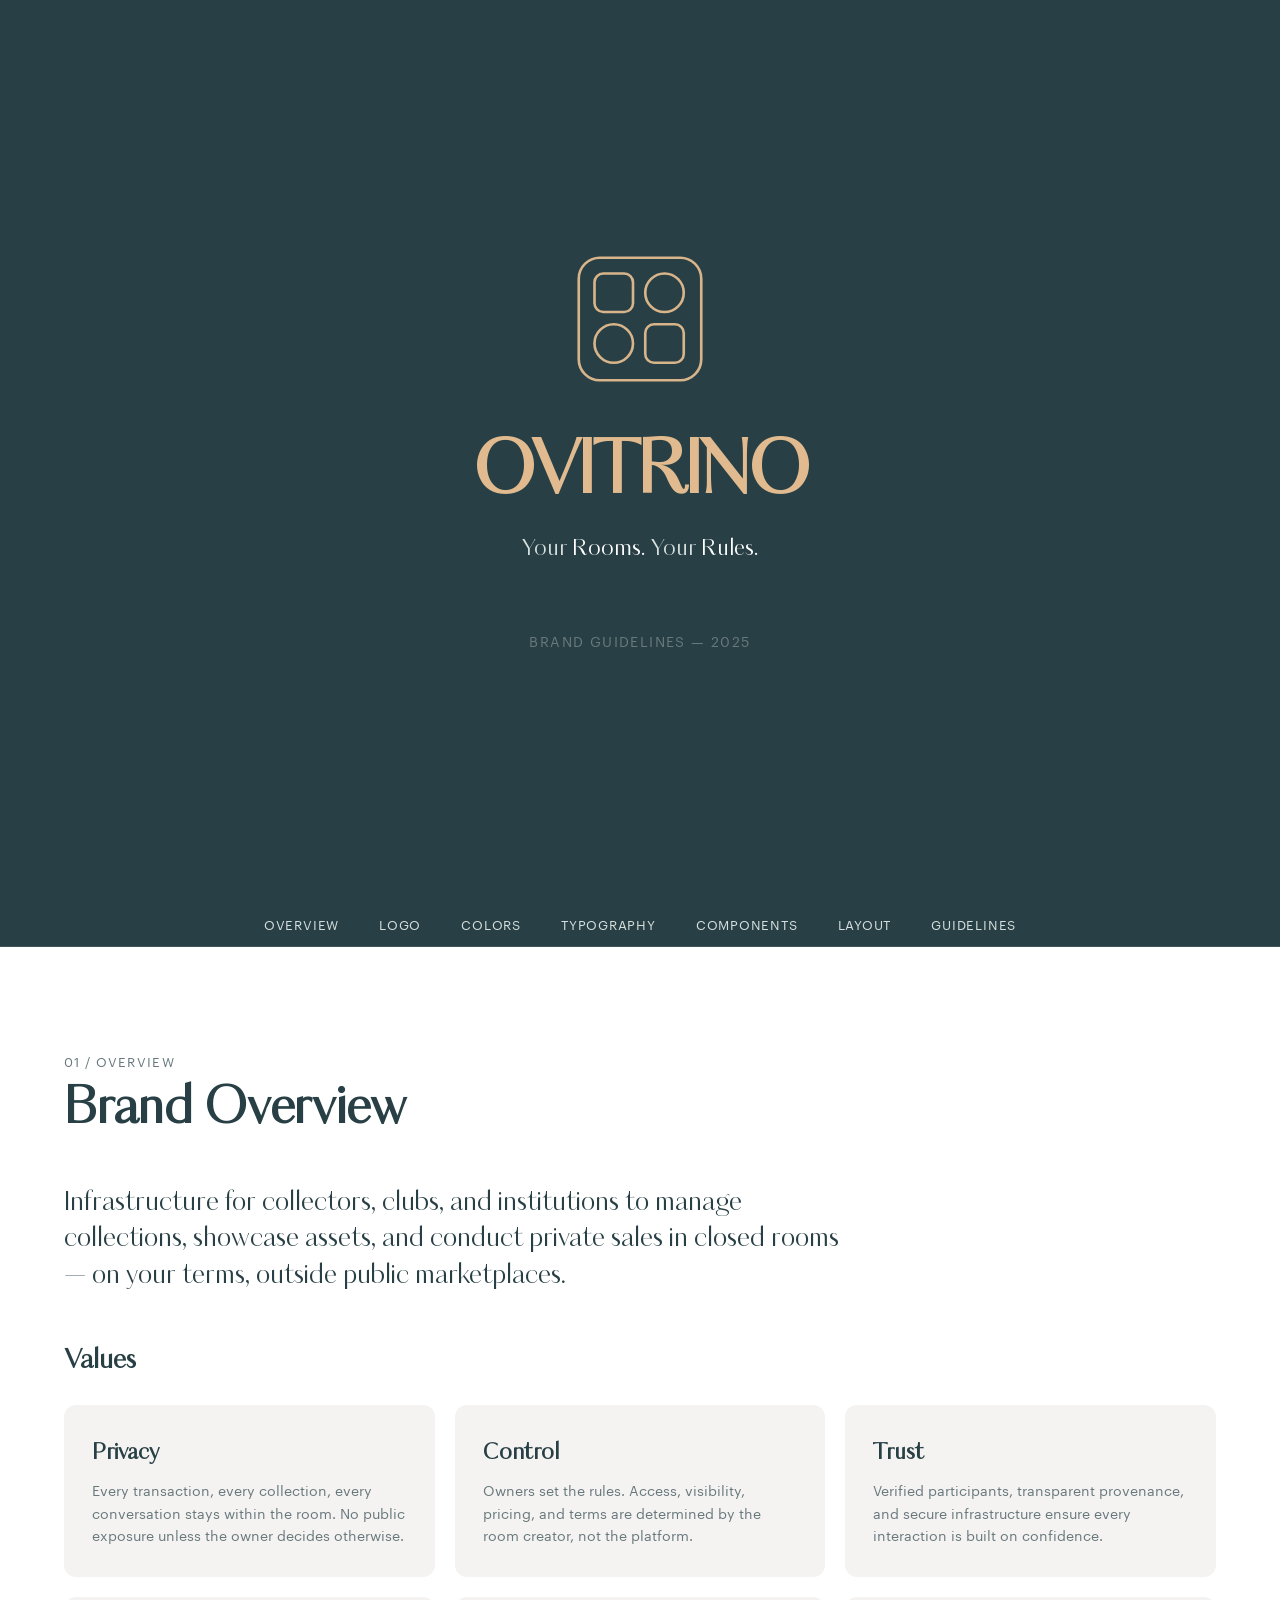
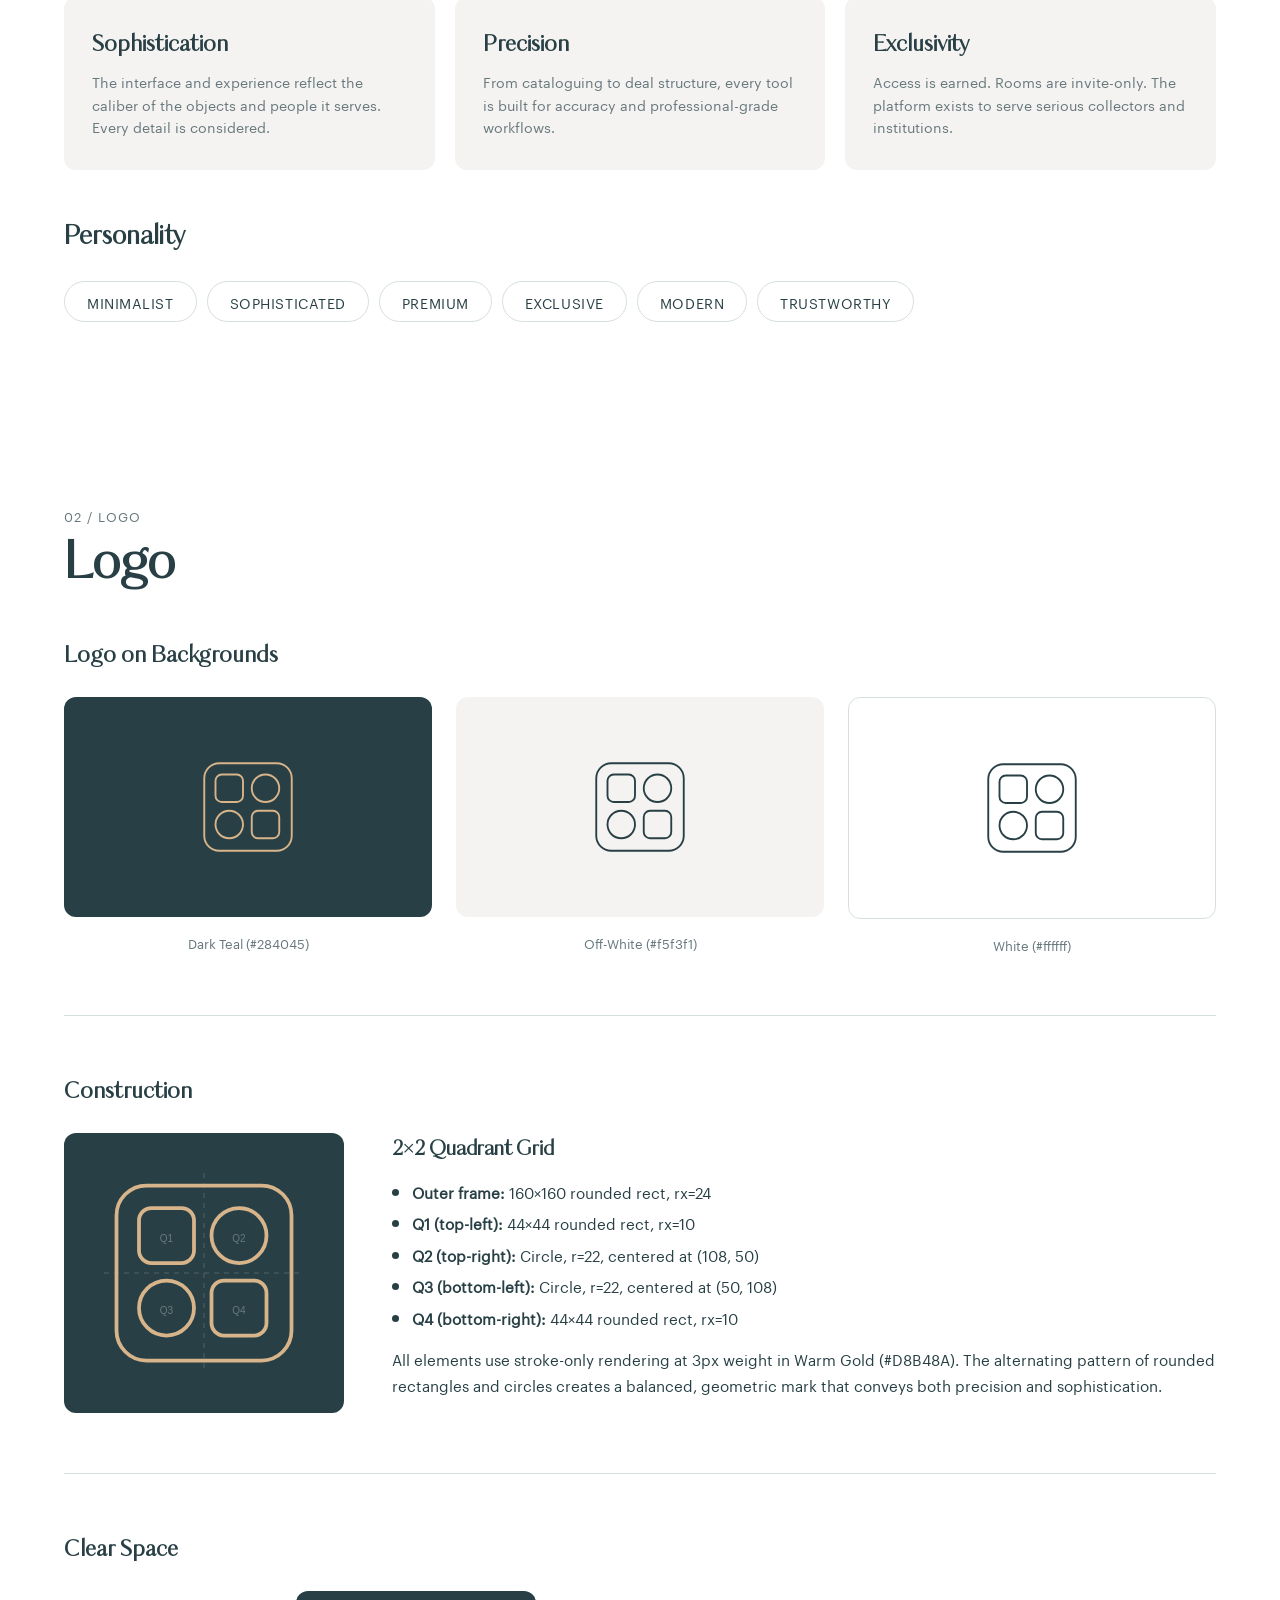
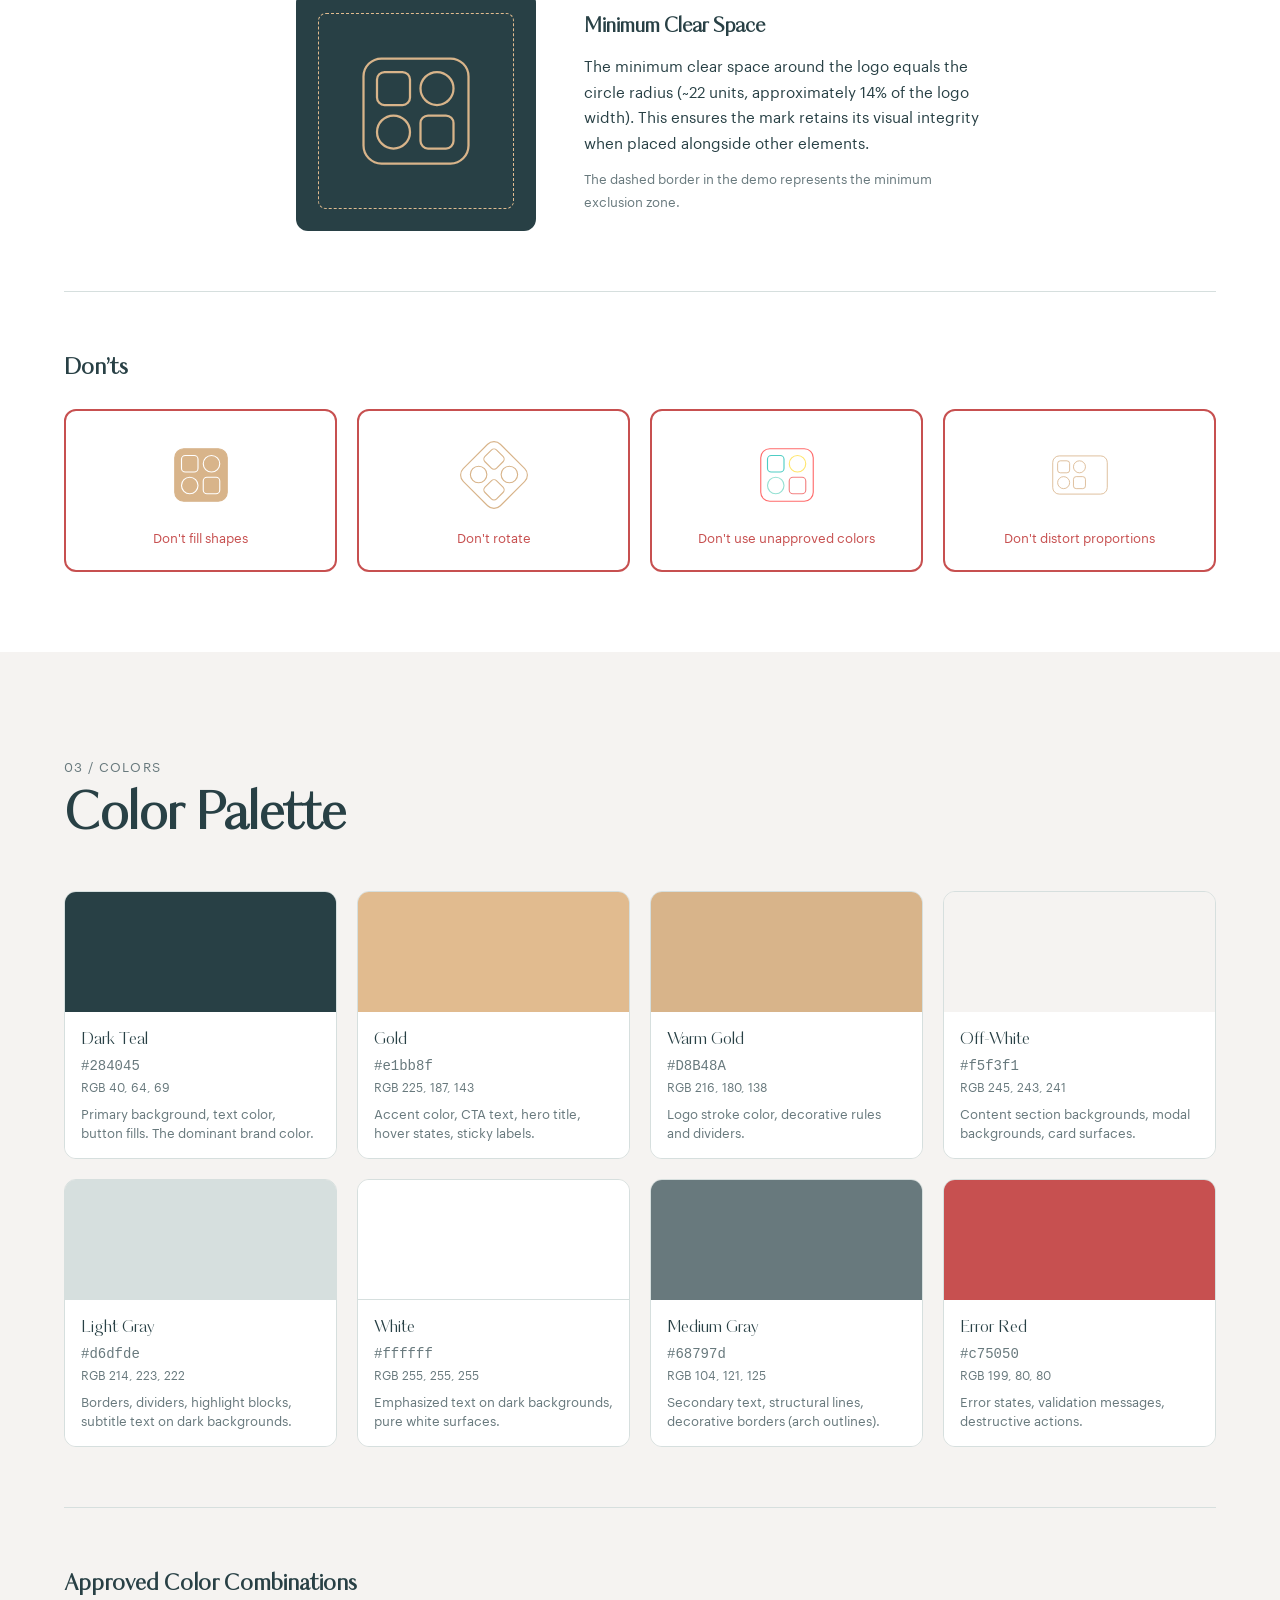
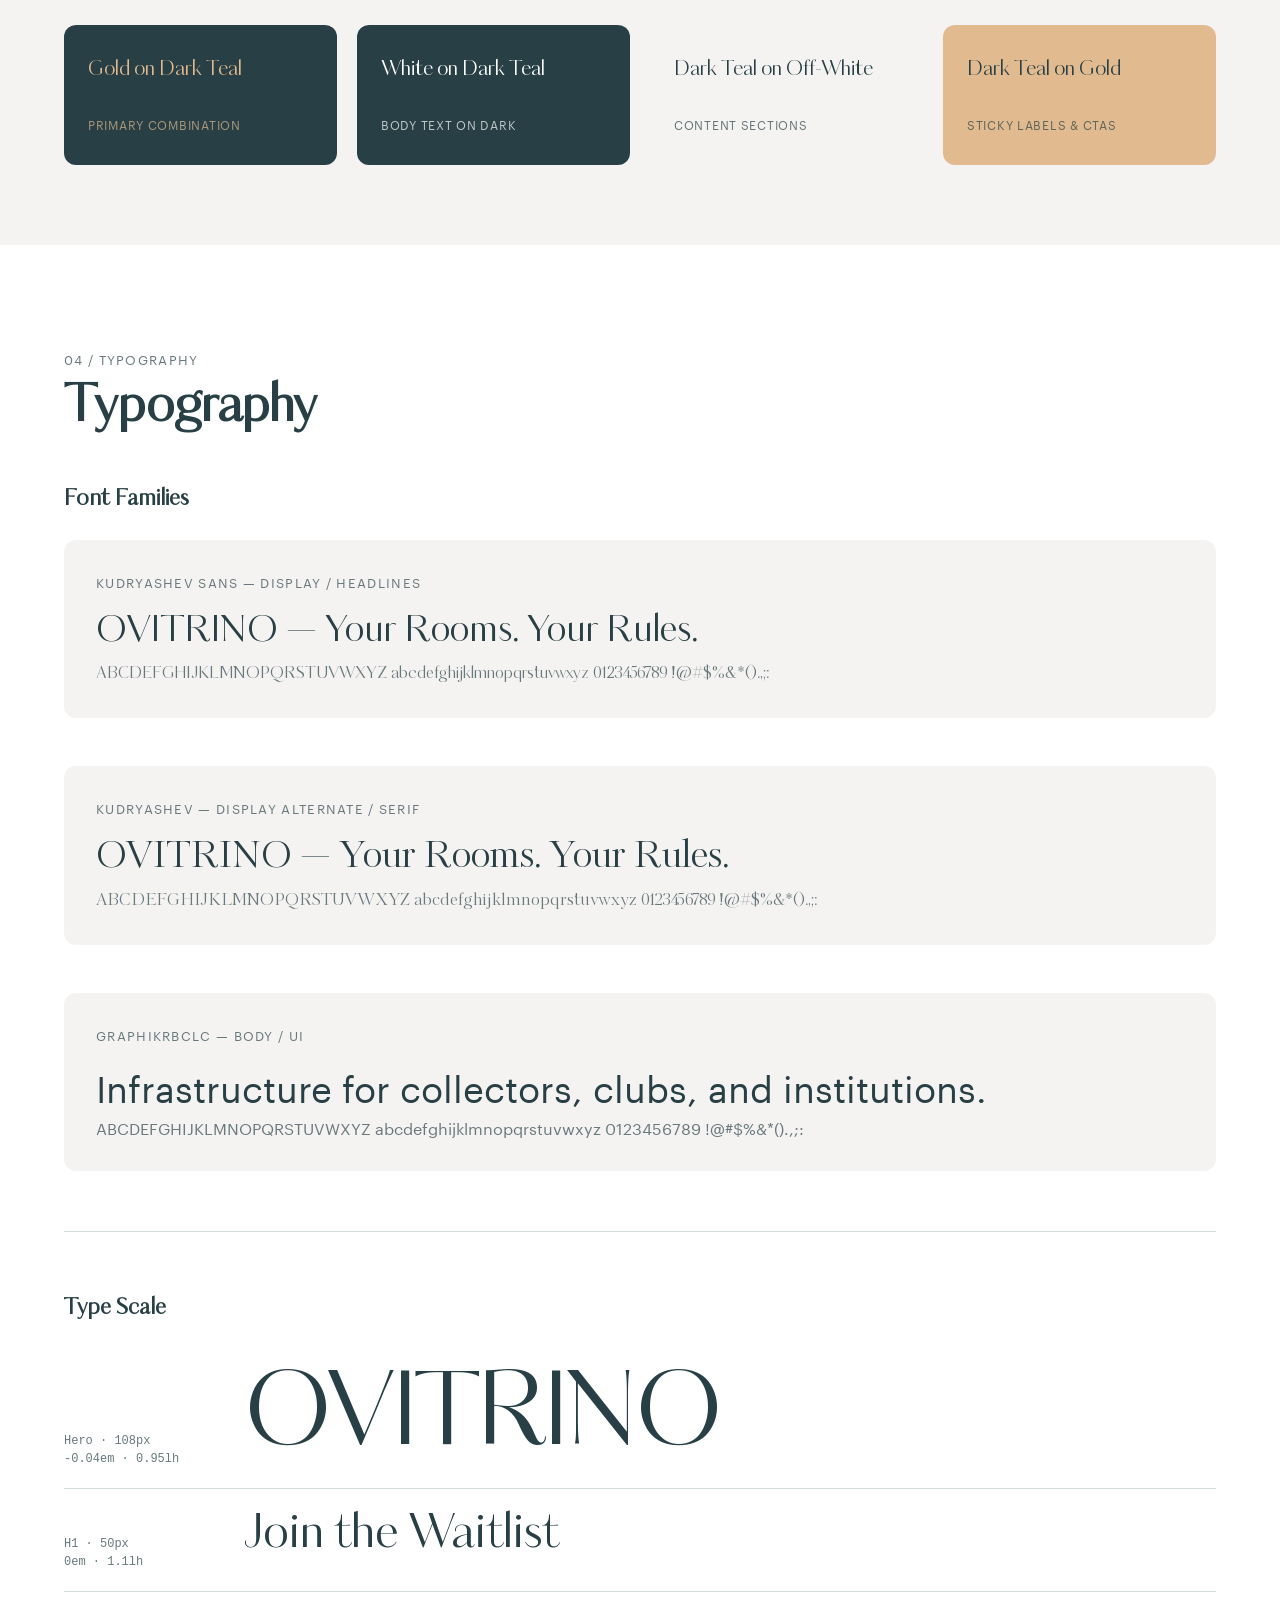
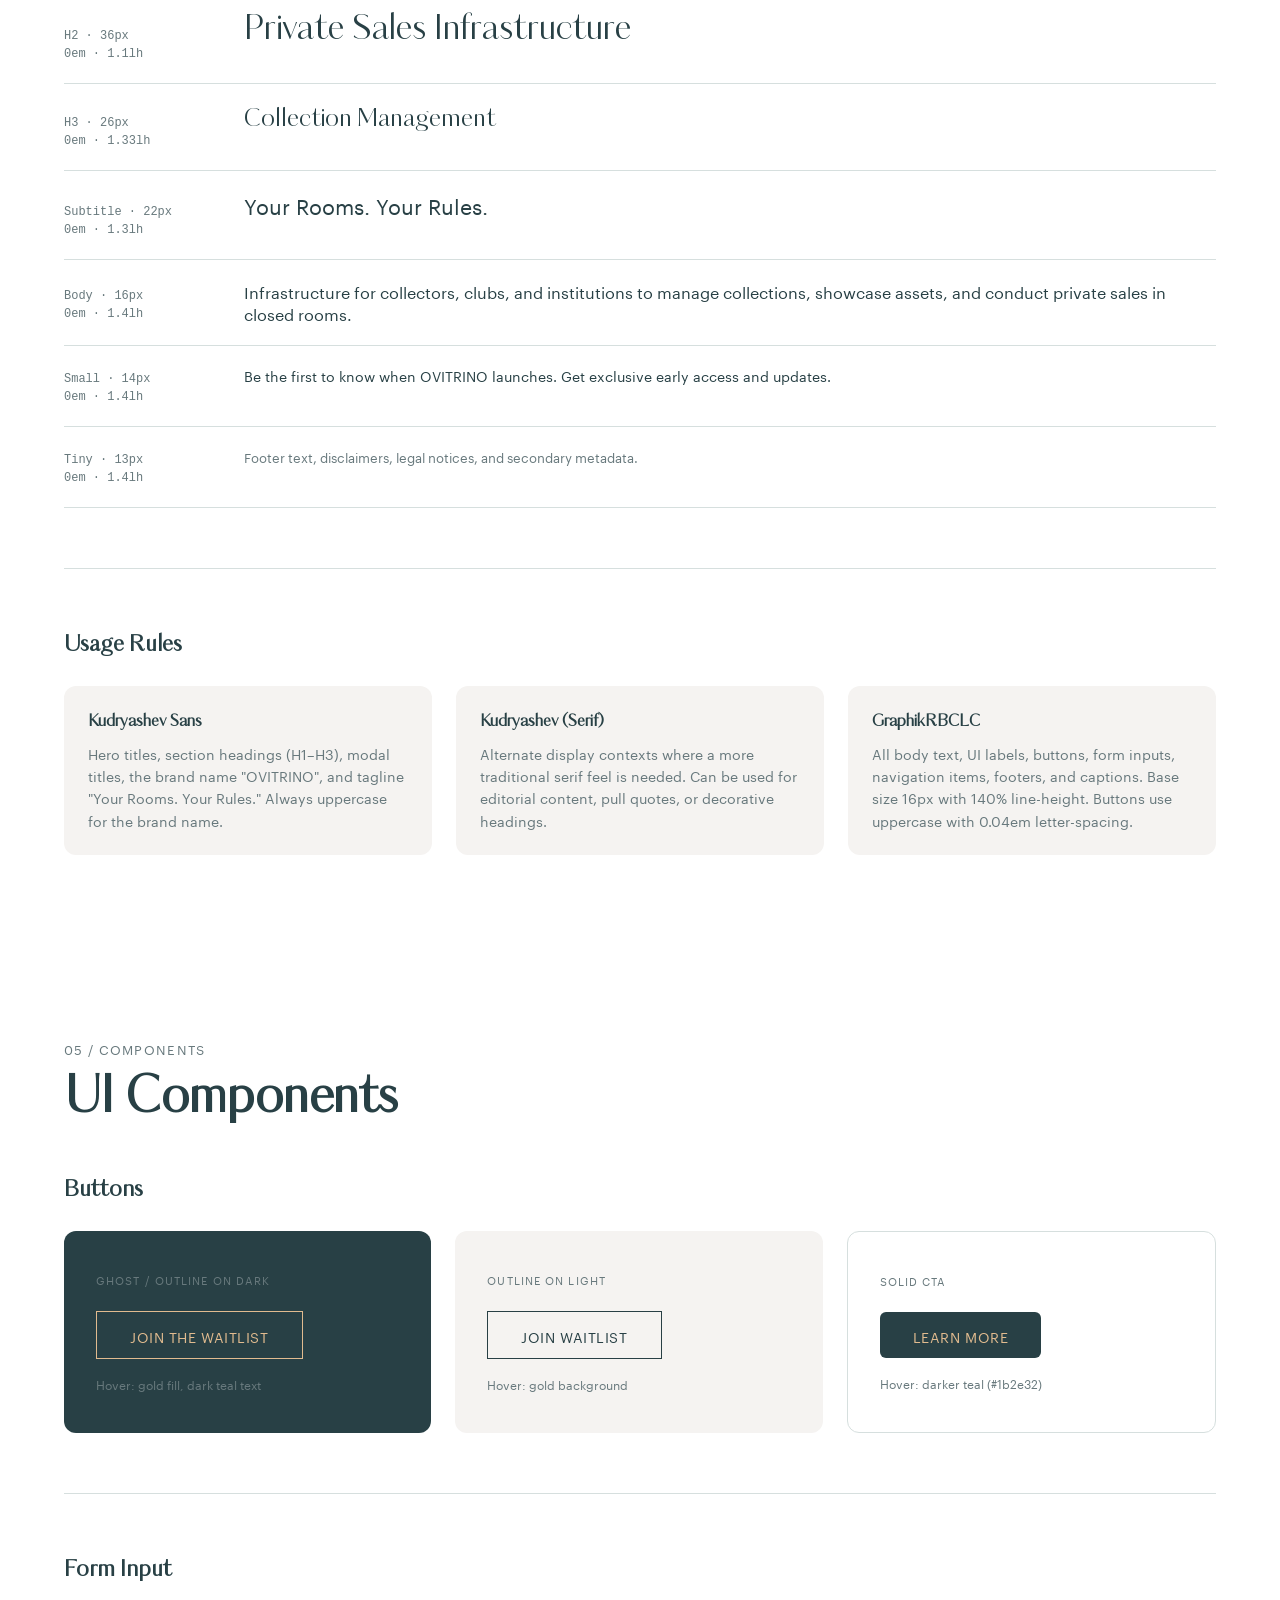
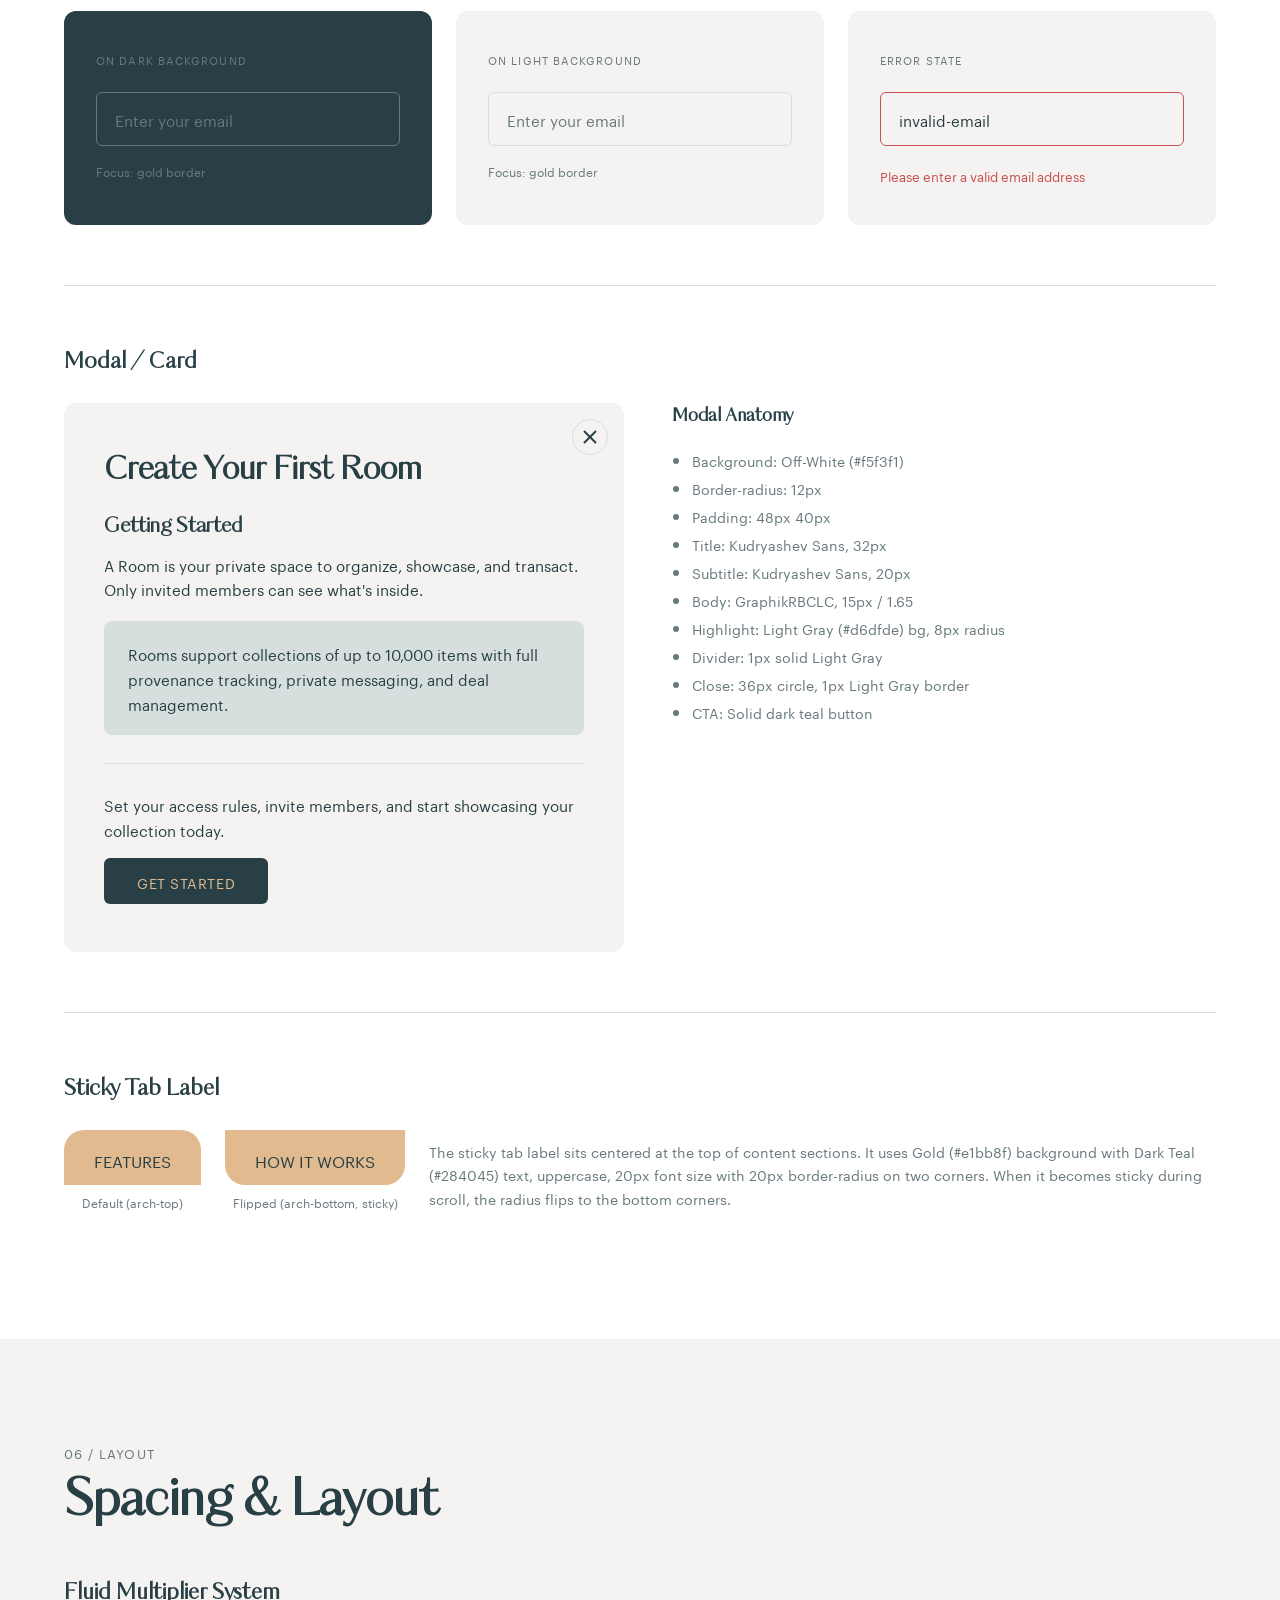
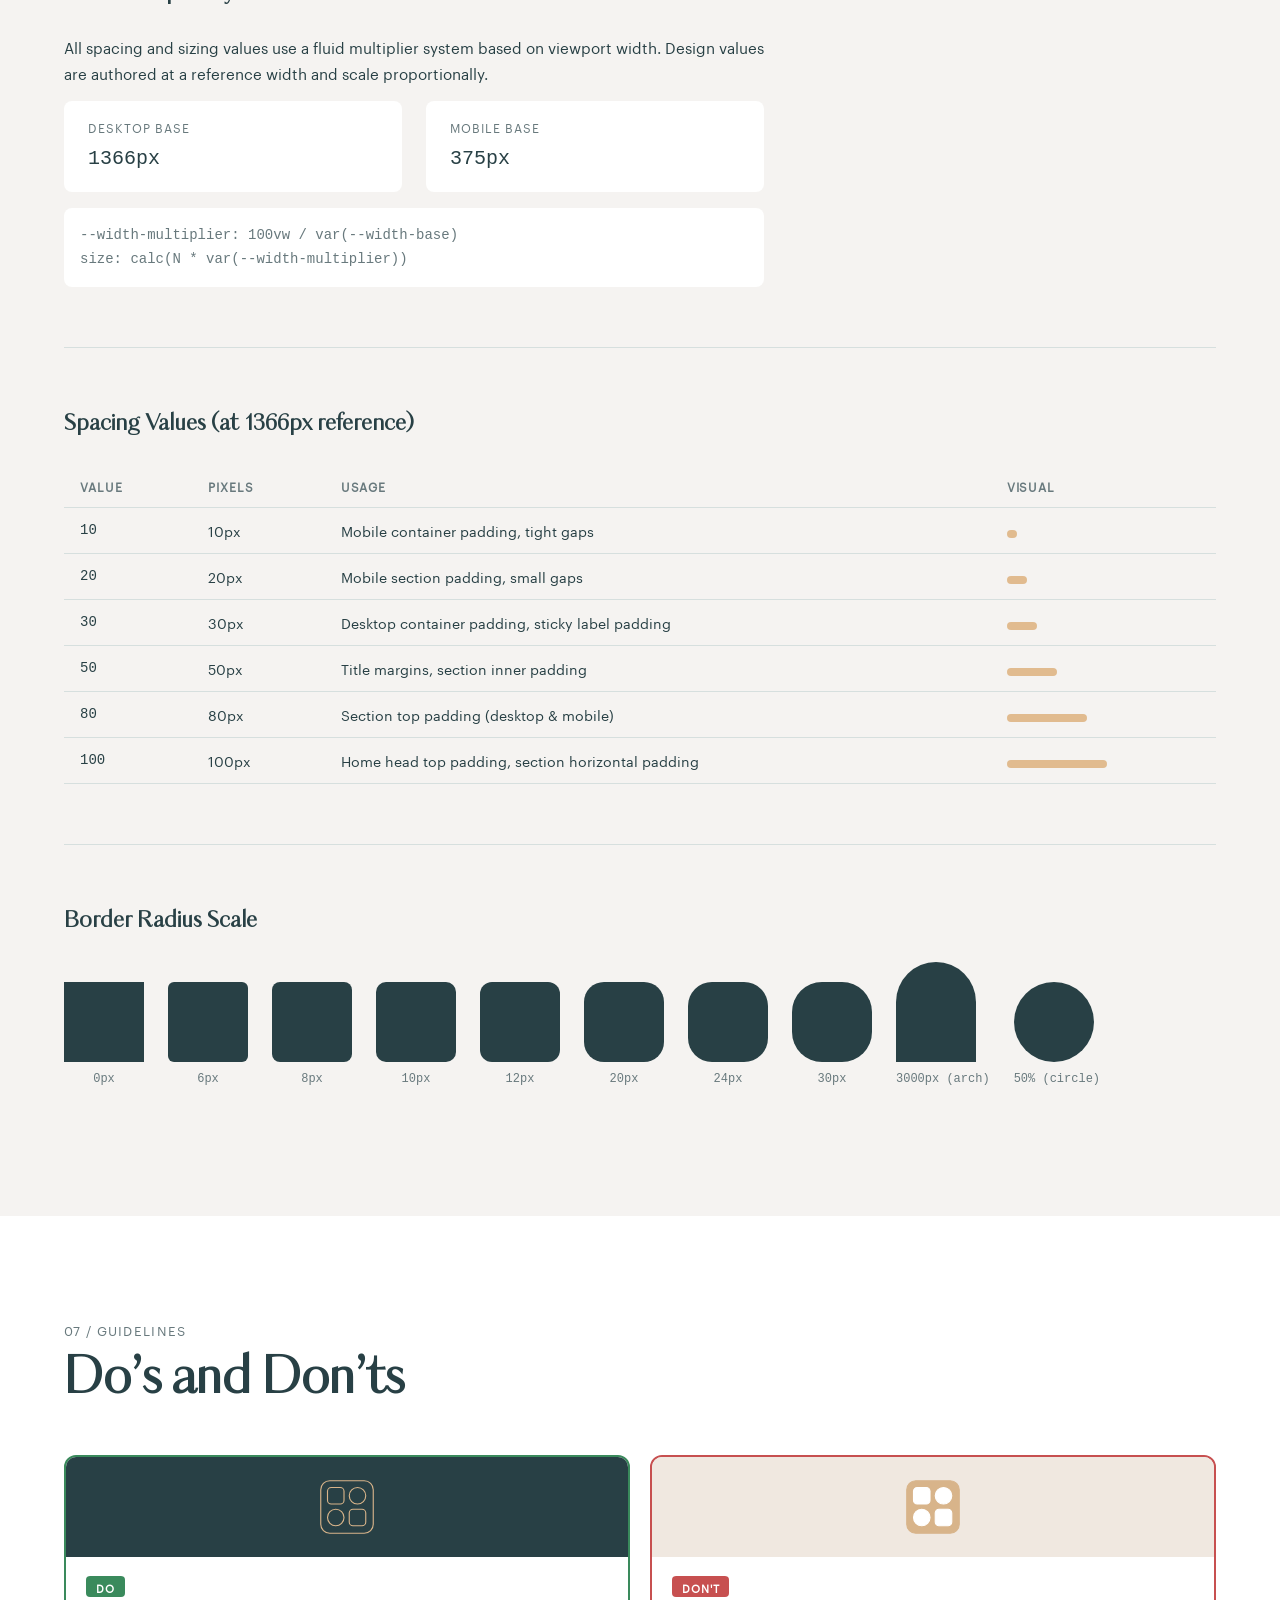
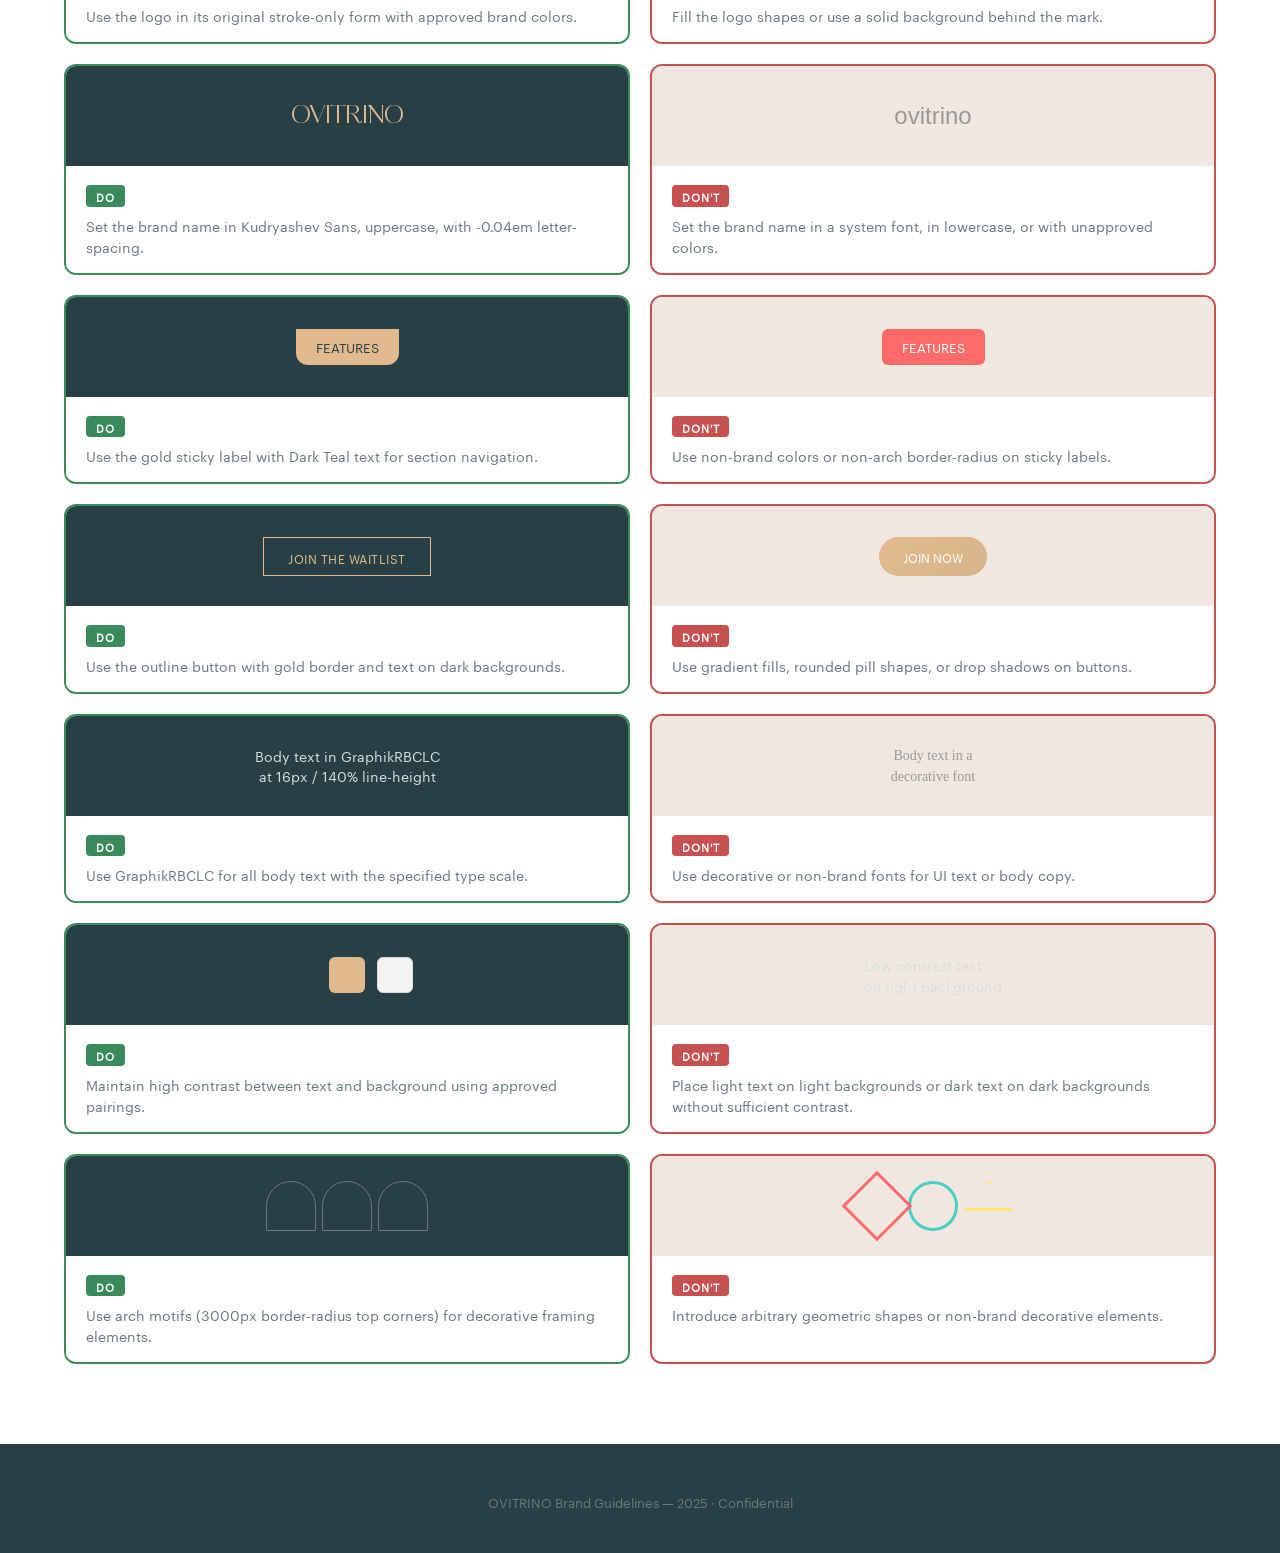
==== brandbook.html @ 27c2f62c "brand" ====
<!DOCTYPE html>
<html lang="en">
<head>
<meta charset="utf-8">
<meta name="viewport" content="width=device-width, initial-scale=1">
<title>OVITRINO — Brand Guidelines</title>
<style>
/* ============================================================
   @font-face
   ============================================================ */
@font-face {
	src: url(fonts/GraphikRBCLC-Regular..woff2) format("woff2"),
	     url(fonts/GraphikRBCLC-Regular..woff) format("woff");
	font-family: "GraphikRBCLC";
	font-weight: 400;
	font-style: normal;
	font-display: swap;
}
@font-face {
	src: url(fonts/KudryashevDisplay-Sans..woff2) format("woff2"),
	     url(fonts/KudryashevDisplay-Sans..woff) format("woff");
	font-family: "Kudryashev Sans";
	font-weight: 500;
	font-style: normal;
	font-display: swap;
}
@font-face {
	src: url(fonts/KudryashevHeadline-Sans..woff2) format("woff2"),
	     url(fonts/KudryashevHeadline-Sans..woff) format("woff");
	font-family: "Kudryashev Sans";
	font-weight: 500;
	font-style: normal;
	font-display: swap;
}
@font-face {
	src: url(fonts/KudryashevDisplay..woff2) format("woff2"),
	     url(fonts/KudryashevDisplay..woff) format("woff");
	font-family: "Kudryashev";
	font-weight: 400;
	font-style: normal;
	font-display: swap;
}
@font-face {
	src: url(fonts/KudryashevHeadline..woff2) format("woff2"),
	     url(fonts/KudryashevHeadline..woff) format("woff");
	font-family: "Kudryashev";
	font-weight: 400;
	font-style: normal;
	font-display: swap;
}

/* ============================================================
   Custom Properties
   ============================================================ */
:root {
	--color-primary: #284045;
	--color-accent: #e1bb8f;
	--color-logo-stroke: #D8B48A;
	--color-bg-light: #f5f3f1;
	--color-light-gray: #d6dfde;
	--color-white: #ffffff;
	--color-medium-gray: #68797d;
	--color-error: #c75050;

	--font-display: "Kudryashev Sans", serif;
	--font-display-alt: "Kudryashev", serif;
	--font-body: "GraphikRBCLC", Arial, sans-serif;
}

/* ============================================================
   Reset & Base
   ============================================================ */
*, *::before, *::after { box-sizing: border-box; margin: 0; padding: 0; }
html { scroll-behavior: smooth; -webkit-font-smoothing: antialiased; }
body {
	font-family: var(--font-body);
	font-size: 16px;
	line-height: 1.5;
	color: var(--color-primary);
	background: var(--color-white);
}
img, svg { max-width: 100%; height: auto; display: block; }
a { color: inherit; text-decoration: none; }

/* ============================================================
   1. Cover Page
   ============================================================ */
.cover {
	min-height: 100vh;
	display: flex;
	flex-direction: column;
	align-items: center;
	justify-content: center;
	background: var(--color-primary);
	text-align: center;
	padding: 60px 24px;
}
.cover__logo { margin-bottom: 48px; }
.cover__logo svg { width: 140px; height: 140px; }
.cover__title {
	font-family: var(--font-display);
	font-size: 72px;
	color: var(--color-accent);
	letter-spacing: -0.04em;
	text-transform: uppercase;
	line-height: 1;
	margin-bottom: 24px;
}
.cover__tagline {
	font-family: var(--font-display);
	font-size: 22px;
	color: var(--color-light-gray);
	margin-bottom: 16px;
}
.cover__tagline em {
	font-style: normal;
	color: var(--color-white);
}
.cover__year {
	font-family: var(--font-body);
	font-size: 14px;
	color: var(--color-medium-gray);
	text-transform: uppercase;
	letter-spacing: 0.1em;
	margin-top: 48px;
}

/* ============================================================
   2. Sticky Table of Contents
   ============================================================ */
.toc {
	position: sticky;
	top: 0;
	z-index: 100;
	background: var(--color-primary);
	border-bottom: 1px solid rgba(255,255,255,0.1);
}
.toc__inner {
	display: flex;
	align-items: center;
	justify-content: center;
	gap: 8px;
	padding: 0 24px;
	overflow-x: auto;
	-webkit-overflow-scrolling: touch;
}
.toc__link {
	display: inline-block;
	padding: 14px 16px 12px;
	font-family: var(--font-body);
	font-size: 13px;
	text-transform: uppercase;
	letter-spacing: 0.06em;
	color: var(--color-light-gray);
	white-space: nowrap;
	transition: color 0.2s;
}
.toc__link:hover { color: var(--color-accent); }

/* ============================================================
   Section Layout
   ============================================================ */
.section {
	padding: 100px 24px 80px;
	max-width: 1200px;
	margin: 0 auto;
}
.section--full {
	max-width: none;
	padding-left: 0;
	padding-right: 0;
}
.section--dark {
	background: var(--color-primary);
	color: var(--color-white);
}
.section--light {
	background: var(--color-bg-light);
}
.section__label {
	display: inline-block;
	font-family: var(--font-body);
	font-size: 13px;
	text-transform: uppercase;
	letter-spacing: 0.1em;
	color: var(--color-medium-gray);
	margin-bottom: 12px;
}
.section__title {
	font-family: var(--font-display);
	font-size: 50px;
	line-height: 1.1;
	margin-bottom: 48px;
	color: var(--color-primary);
}
.section--dark .section__title { color: var(--color-accent); }
.section__divider {
	border: none;
	border-top: 1px solid var(--color-light-gray);
	margin: 60px 0;
}
.section--dark .section__divider { border-color: var(--color-medium-gray); }

/* ============================================================
   3. Brand Overview
   ============================================================ */
.mission {
	font-family: var(--font-display);
	font-size: 26px;
	line-height: 1.4;
	max-width: 800px;
	color: var(--color-primary);
	margin-bottom: 48px;
}
.values-grid {
	display: grid;
	grid-template-columns: repeat(3, 1fr);
	gap: 20px;
	margin-bottom: 48px;
}
.value-card {
	background: var(--color-bg-light);
	border-radius: 12px;
	padding: 32px 28px;
}
.value-card__title {
	font-family: var(--font-display);
	font-size: 22px;
	margin-bottom: 8px;
	color: var(--color-primary);
}
.value-card__desc {
	font-size: 14px;
	line-height: 1.6;
	color: var(--color-medium-gray);
}
.personality-tags {
	display: flex;
	flex-wrap: wrap;
	gap: 10px;
}
.personality-tag {
	display: inline-block;
	padding: 10px 22px 8px;
	border: 1px solid var(--color-light-gray);
	border-radius: 100px;
	font-size: 14px;
	text-transform: uppercase;
	letter-spacing: 0.04em;
	color: var(--color-primary);
}

/* ============================================================
   4. Logo
   ============================================================ */
.logo-grid {
	display: grid;
	grid-template-columns: repeat(3, 1fr);
	gap: 24px;
	margin-bottom: 48px;
}
.logo-cell {
	display: flex;
	align-items: center;
	justify-content: center;
	padding: 60px 40px;
	border-radius: 12px;
}
.logo-cell svg { width: 100px; height: 100px; }
.logo-cell--dark { background: var(--color-primary); }
.logo-cell--offwhite { background: var(--color-bg-light); }
.logo-cell--white { background: var(--color-white); border: 1px solid var(--color-light-gray); }
.logo-cell__caption {
	font-size: 13px;
	color: var(--color-medium-gray);
	text-align: center;
	margin-top: 16px;
}

.logo-construction {
	display: flex;
	align-items: flex-start;
	gap: 48px;
	margin-bottom: 48px;
}
.logo-construction__visual {
	flex: 0 0 280px;
	background: var(--color-primary);
	border-radius: 12px;
	padding: 40px;
	display: flex;
	align-items: center;
	justify-content: center;
}
.logo-construction__visual svg { width: 200px; height: 200px; }
.logo-construction__notes {
	flex: 1;
	font-size: 15px;
	line-height: 1.7;
}
.logo-construction__notes h4 {
	font-family: var(--font-display);
	font-size: 20px;
	margin-bottom: 12px;
}
.logo-construction__notes ul {
	list-style: disc;
	padding-left: 20px;
	margin-bottom: 16px;
}
.logo-construction__notes li { margin-bottom: 6px; }

.clearspace-demo {
	display: flex;
	align-items: center;
	justify-content: center;
	gap: 48px;
	margin-bottom: 48px;
}
.clearspace-demo__box {
	width: 240px;
	height: 240px;
	background: var(--color-primary);
	border-radius: 12px;
	display: flex;
	align-items: center;
	justify-content: center;
	position: relative;
}
.clearspace-demo__box svg { width: 120px; height: 120px; }
.clearspace-demo__box::before {
	content: '';
	position: absolute;
	inset: 22px;
	border: 1px dashed var(--color-accent);
	border-radius: 8px;
	pointer-events: none;
}
.clearspace-text {
	font-size: 15px;
	line-height: 1.7;
	max-width: 400px;
}
.clearspace-text h4 {
	font-family: var(--font-display);
	font-size: 20px;
	margin-bottom: 8px;
}

.logo-donts {
	display: grid;
	grid-template-columns: repeat(4, 1fr);
	gap: 20px;
}
.logo-dont {
	border: 2px solid var(--color-error);
	border-radius: 12px;
	padding: 24px;
	text-align: center;
}
.logo-dont__visual {
	height: 80px;
	display: flex;
	align-items: center;
	justify-content: center;
	margin-bottom: 12px;
}
.logo-dont__visual svg { width: 60px; height: 60px; }
.logo-dont__label {
	font-size: 13px;
	color: var(--color-error);
}

/* ============================================================
   5. Color Palette
   ============================================================ */
.color-grid {
	display: grid;
	grid-template-columns: repeat(4, 1fr);
	gap: 20px;
	margin-bottom: 48px;
}
.color-swatch {
	border-radius: 12px;
	overflow: hidden;
	border: 1px solid var(--color-light-gray);
	print-color-adjust: exact;
	-webkit-print-color-adjust: exact;
}
.color-swatch__block {
	height: 120px;
	print-color-adjust: exact;
	-webkit-print-color-adjust: exact;
}
.color-swatch__info {
	padding: 16px;
	background: var(--color-white);
}
.color-swatch__name {
	font-family: var(--font-display);
	font-size: 16px;
	margin-bottom: 4px;
}
.color-swatch__hex {
	font-family: monospace;
	font-size: 14px;
	color: var(--color-medium-gray);
}
.color-swatch__rgb {
	font-size: 12px;
	color: var(--color-medium-gray);
	margin-bottom: 8px;
}
.color-swatch__usage {
	font-size: 13px;
	line-height: 1.5;
	color: var(--color-medium-gray);
}

.combo-grid {
	display: grid;
	grid-template-columns: repeat(4, 1fr);
	gap: 20px;
}
.combo-card {
	border-radius: 12px;
	padding: 32px 24px;
	min-height: 140px;
	display: flex;
	flex-direction: column;
	justify-content: space-between;
	print-color-adjust: exact;
	-webkit-print-color-adjust: exact;
}
.combo-card__sample {
	font-family: var(--font-display);
	font-size: 20px;
	line-height: 1.3;
	margin-bottom: 16px;
}
.combo-card__label {
	font-size: 12px;
	opacity: 0.7;
	text-transform: uppercase;
	letter-spacing: 0.06em;
}

/* ============================================================
   6. Typography
   ============================================================ */
.font-specimen {
	margin-bottom: 48px;
	padding: 32px;
	background: var(--color-bg-light);
	border-radius: 12px;
}
.font-specimen__name {
	font-size: 13px;
	text-transform: uppercase;
	letter-spacing: 0.1em;
	color: var(--color-medium-gray);
	margin-bottom: 16px;
}
.font-specimen__sample {
	font-size: 36px;
	line-height: 1.3;
	margin-bottom: 8px;
}
.font-specimen__chars {
	font-size: 16px;
	color: var(--color-medium-gray);
	word-break: break-all;
}

.type-scale { margin-bottom: 48px; }
.type-scale__row {
	display: flex;
	align-items: baseline;
	padding: 20px 0;
	border-bottom: 1px solid var(--color-light-gray);
}
.type-scale__meta {
	flex: 0 0 180px;
	font-size: 12px;
	color: var(--color-medium-gray);
	font-family: monospace;
}
.type-scale__preview { flex: 1; }

.type-rules {
	display: grid;
	grid-template-columns: repeat(3, 1fr);
	gap: 24px;
}
.type-rule {
	padding: 24px;
	background: var(--color-bg-light);
	border-radius: 12px;
}
.type-rule__title {
	font-family: var(--font-display);
	font-size: 16px;
	margin-bottom: 8px;
}
.type-rule__text {
	font-size: 14px;
	line-height: 1.6;
	color: var(--color-medium-gray);
}

/* ============================================================
   7. UI Components
   ============================================================ */
.component-row {
	display: flex;
	gap: 24px;
	margin-bottom: 48px;
	flex-wrap: wrap;
}
.component-box {
	flex: 1;
	min-width: 280px;
	padding: 40px 32px;
	border-radius: 12px;
	display: flex;
	flex-direction: column;
	gap: 16px;
}
.component-box--dark {
	background: var(--color-primary);
	color: var(--color-white);
}
.component-box--light {
	background: var(--color-bg-light);
	color: var(--color-primary);
}
.component-box--white {
	background: var(--color-white);
	border: 1px solid var(--color-light-gray);
	color: var(--color-primary);
}
.component-box__label {
	font-size: 11px;
	text-transform: uppercase;
	letter-spacing: 0.1em;
	color: var(--color-medium-gray);
	margin-bottom: 8px;
}

/* Button specimens */
.bb-btn {
	display: inline-block;
	padding: 13px 33px 11px;
	font-family: var(--font-body);
	font-size: 14px;
	text-transform: uppercase;
	letter-spacing: 0.04em;
	cursor: pointer;
	transition: all 0.35s;
	text-align: center;
}
.bb-btn--ghost {
	border: 1px solid var(--color-accent);
	color: var(--color-accent);
	background: transparent;
}
.bb-btn--ghost:hover {
	background: var(--color-accent);
	color: var(--color-primary);
}
.bb-btn--solid {
	border: 1px solid var(--color-primary);
	color: var(--color-primary);
	background: transparent;
}
.bb-btn--solid:hover {
	background: var(--color-accent);
	border-color: var(--color-accent);
}
.bb-btn--cta {
	border: none;
	background: var(--color-primary);
	color: var(--color-accent);
	border-radius: 6px;
}
.bb-btn--cta:hover {
	background: #1b2e32;
}

/* Input specimens */
.bb-input {
	display: block;
	width: 100%;
	padding: 14px 18px;
	font-family: var(--font-body);
	font-size: 15px;
	border: 1px solid var(--color-light-gray);
	border-radius: 6px;
	background: transparent;
	color: inherit;
	outline: none;
	transition: border-color 0.2s;
}
.bb-input::placeholder { color: var(--color-medium-gray); }
.bb-input:focus { border-color: var(--color-accent); }
.bb-input--error { border-color: var(--color-error); }
.bb-input--on-dark {
	border-color: var(--color-medium-gray);
	color: var(--color-white);
}
.bb-input--on-dark::placeholder { color: var(--color-medium-gray); }
.bb-input--on-dark:focus { border-color: var(--color-accent); }

.bb-error-text {
	font-size: 13px;
	color: var(--color-error);
	margin-top: 4px;
}

/* Modal mockup */
.bb-modal-mockup {
	background: var(--color-bg-light);
	border-radius: 12px;
	padding: 48px 40px;
	max-width: 560px;
	position: relative;
}
.bb-modal-mockup__close {
	position: absolute;
	top: 16px;
	right: 16px;
	width: 36px;
	height: 36px;
	border: 1px solid var(--color-light-gray);
	border-radius: 50%;
	background: var(--color-bg-light);
	display: flex;
	align-items: center;
	justify-content: center;
	cursor: pointer;
	transition: border-color 0.2s;
}
.bb-modal-mockup__close:hover { border-color: var(--color-primary); }
.bb-modal-mockup__close svg { width: 14px; height: 14px; stroke: var(--color-primary); stroke-width: 2; }
.bb-modal-mockup__title {
	font-family: var(--font-display);
	font-size: 32px;
	line-height: 1.2;
	margin-bottom: 24px;
	color: var(--color-primary);
}
.bb-modal-mockup__subtitle {
	font-family: var(--font-display);
	font-size: 20px;
	line-height: 1.3;
	margin-bottom: 12px;
	color: var(--color-primary);
}
.bb-modal-mockup__text {
	font-family: var(--font-body);
	font-size: 15px;
	line-height: 1.65;
	color: var(--color-primary);
	margin-bottom: 16px;
}
.bb-modal-mockup__divider {
	border: none;
	border-top: 1px solid var(--color-light-gray);
	margin: 28px 0;
}
.bb-modal-mockup__highlight {
	background: var(--color-light-gray);
	border-radius: 8px;
	padding: 20px 24px;
	margin: 20px 0;
}
.bb-modal-mockup__highlight p {
	font-size: 15px;
	line-height: 1.65;
	color: var(--color-primary);
}

/* Sticky tab label */
.bb-sticky-label {
	display: inline-block;
	padding: 18px 30px 13px;
	font-family: var(--font-body);
	font-size: 16px;
	text-transform: uppercase;
	white-space: nowrap;
	color: var(--color-primary);
	background: var(--color-accent);
	border-radius: 20px 20px 0 0;
}
.bb-sticky-label--flipped {
	border-radius: 0 0 20px 20px;
}

/* ============================================================
   8. Spacing & Layout
   ============================================================ */
.spacing-table {
	width: 100%;
	border-collapse: collapse;
	margin-bottom: 48px;
}
.spacing-table th,
.spacing-table td {
	text-align: left;
	padding: 12px 16px;
	border-bottom: 1px solid var(--color-light-gray);
	font-size: 14px;
}
.spacing-table th {
	font-size: 12px;
	text-transform: uppercase;
	letter-spacing: 0.08em;
	color: var(--color-medium-gray);
}
.spacing-table td:first-child {
	font-family: monospace;
	font-size: 14px;
}
.spacing-bar {
	display: inline-block;
	height: 8px;
	background: var(--color-accent);
	border-radius: 4px;
	vertical-align: middle;
}

.radius-specimens {
	display: flex;
	align-items: flex-end;
	gap: 24px;
	flex-wrap: wrap;
	margin-bottom: 48px;
}
.radius-spec {
	text-align: center;
}
.radius-spec__box {
	width: 80px;
	height: 80px;
	background: var(--color-primary);
	margin-bottom: 8px;
	print-color-adjust: exact;
	-webkit-print-color-adjust: exact;
}
.radius-spec__label {
	font-size: 12px;
	font-family: monospace;
	color: var(--color-medium-gray);
}

/* ============================================================
   9. Do's and Don'ts
   ============================================================ */
.dodont-grid {
	display: grid;
	grid-template-columns: repeat(2, 1fr);
	gap: 20px;
}
.dodont-card {
	border-radius: 12px;
	overflow: hidden;
}
.dodont-card--do {
	border: 2px solid #3a8a5c;
}
.dodont-card--dont {
	border: 2px solid var(--color-error);
}
.dodont-card__visual {
	height: 100px;
	display: flex;
	align-items: center;
	justify-content: center;
	padding: 20px;
}
.dodont-card--do .dodont-card__visual {
	background: var(--color-primary);
}
.dodont-card--dont .dodont-card__visual {
	background: #f0e8e0;
}
.dodont-card__body {
	padding: 16px 20px;
	background: var(--color-white);
}
.dodont-card__badge {
	display: inline-block;
	font-size: 11px;
	font-weight: 600;
	text-transform: uppercase;
	letter-spacing: 0.08em;
	padding: 3px 10px 2px;
	border-radius: 4px;
	margin-bottom: 8px;
}
.dodont-card--do .dodont-card__badge {
	background: #3a8a5c;
	color: white;
}
.dodont-card--dont .dodont-card__badge {
	background: var(--color-error);
	color: white;
}
.dodont-card__text {
	font-size: 14px;
	line-height: 1.5;
	color: var(--color-medium-gray);
}

/* ============================================================
   Responsive
   ============================================================ */
@media (max-width: 768px) {
	.cover__title { font-size: clamp(36px, 10vw, 72px); }
	.cover__tagline { font-size: 18px; }
	.section { padding: 60px 16px 48px; }
	.section__title { font-size: 32px; }
	.values-grid { grid-template-columns: 1fr 1fr; }
	.logo-grid { grid-template-columns: 1fr; }
	.logo-construction { flex-direction: column; }
	.logo-construction__visual { flex: none; width: 100%; }
	.clearspace-demo { flex-direction: column; }
	.color-grid { grid-template-columns: repeat(2, 1fr); }
	.combo-grid { grid-template-columns: 1fr 1fr; }
	.type-scale__row { flex-direction: column; gap: 4px; }
	.type-scale__meta { flex: none; }
	.type-rules { grid-template-columns: 1fr; }
	.component-row { flex-direction: column; }
	.logo-donts { grid-template-columns: 1fr 1fr; }
	.dodont-grid { grid-template-columns: 1fr; }
	.radius-specimens { gap: 16px; }
	.toc__link { font-size: 11px; padding: 12px 10px; }
}

/* ============================================================
   Print
   ============================================================ */
@media print {
	.cover { break-after: page; }
	.toc { display: none; }
	.section { break-inside: avoid; }
	.color-swatch__block,
	.combo-card,
	.radius-spec__box {
		print-color-adjust: exact;
		-webkit-print-color-adjust: exact;
	}
}
</style>
</head>
<body>

<!-- ============================================================
     1. COVER PAGE
     ============================================================ -->
<section class="cover" id="cover">
	<div class="cover__logo">
		<svg viewBox="0 0 160 160" width="140" height="140" xmlns="http://www.w3.org/2000/svg">
			<rect x="10" y="10" width="140" height="140" rx="24" fill="transparent" stroke="#D8B48A" stroke-width="3"/>
			<rect x="28" y="28" width="44" height="44" rx="10" fill="transparent" stroke="#D8B48A" stroke-width="3"/>
			<circle cx="108" cy="50" r="22" fill="transparent" stroke="#D8B48A" stroke-width="3"/>
			<circle cx="50" cy="108" r="22" fill="transparent" stroke="#D8B48A" stroke-width="3"/>
			<rect x="86" y="86" width="44" height="44" rx="10" fill="transparent" stroke="#D8B48A" stroke-width="3"/>
		</svg>
	</div>
	<h1 class="cover__title">OVITRINO</h1>
	<p class="cover__tagline">Your <em>Rooms.</em> Your <em>Rules.</em></p>
	<p class="cover__year">Brand Guidelines &mdash; 2025</p>
</section>

<!-- ============================================================
     2. STICKY TABLE OF CONTENTS
     ============================================================ -->
<nav class="toc">
	<div class="toc__inner">
		<a class="toc__link" href="#overview">Overview</a>
		<a class="toc__link" href="#logo">Logo</a>
		<a class="toc__link" href="#colors">Colors</a>
		<a class="toc__link" href="#typography">Typography</a>
		<a class="toc__link" href="#components">Components</a>
		<a class="toc__link" href="#layout">Layout</a>
		<a class="toc__link" href="#guidelines">Guidelines</a>
	</div>
</nav>

<!-- ============================================================
     3. BRAND OVERVIEW
     ============================================================ -->
<section class="section" id="overview">
	<span class="section__label">01 / Overview</span>
	<h2 class="section__title">Brand Overview</h2>

	<p class="mission">Infrastructure for collectors, clubs, and institutions to manage collections, showcase assets, and conduct private sales in closed rooms &mdash; on your terms, outside public marketplaces.</p>

	<h3 style="font-family: var(--font-display); font-size: 26px; margin-bottom: 24px;">Values</h3>
	<div class="values-grid">
		<div class="value-card">
			<h4 class="value-card__title">Privacy</h4>
			<p class="value-card__desc">Every transaction, every collection, every conversation stays within the room. No public exposure unless the owner decides otherwise.</p>
		</div>
		<div class="value-card">
			<h4 class="value-card__title">Control</h4>
			<p class="value-card__desc">Owners set the rules. Access, visibility, pricing, and terms are determined by the room creator, not the platform.</p>
		</div>
		<div class="value-card">
			<h4 class="value-card__title">Trust</h4>
			<p class="value-card__desc">Verified participants, transparent provenance, and secure infrastructure ensure every interaction is built on confidence.</p>
		</div>
		<div class="value-card">
			<h4 class="value-card__title">Sophistication</h4>
			<p class="value-card__desc">The interface and experience reflect the caliber of the objects and people it serves. Every detail is considered.</p>
		</div>
		<div class="value-card">
			<h4 class="value-card__title">Precision</h4>
			<p class="value-card__desc">From cataloguing to deal structure, every tool is built for accuracy and professional-grade workflows.</p>
		</div>
		<div class="value-card">
			<h4 class="value-card__title">Exclusivity</h4>
			<p class="value-card__desc">Access is earned. Rooms are invite-only. The platform exists to serve serious collectors and institutions.</p>
		</div>
	</div>

	<h3 style="font-family: var(--font-display); font-size: 26px; margin-bottom: 24px;">Personality</h3>
	<div class="personality-tags">
		<span class="personality-tag">Minimalist</span>
		<span class="personality-tag">Sophisticated</span>
		<span class="personality-tag">Premium</span>
		<span class="personality-tag">Exclusive</span>
		<span class="personality-tag">Modern</span>
		<span class="personality-tag">Trustworthy</span>
	</div>
</section>

<!-- ============================================================
     4. LOGO
     ============================================================ -->
<section class="section" id="logo">
	<span class="section__label">02 / Logo</span>
	<h2 class="section__title">Logo</h2>

	<h3 style="font-family: var(--font-display); font-size: 22px; margin-bottom: 24px;">Logo on Backgrounds</h3>
	<div class="logo-grid">
		<div>
			<div class="logo-cell logo-cell--dark">
				<svg viewBox="0 0 160 160" width="100" height="100" xmlns="http://www.w3.org/2000/svg">
					<rect x="10" y="10" width="140" height="140" rx="24" fill="transparent" stroke="#D8B48A" stroke-width="3"/>
					<rect x="28" y="28" width="44" height="44" rx="10" fill="transparent" stroke="#D8B48A" stroke-width="3"/>
					<circle cx="108" cy="50" r="22" fill="transparent" stroke="#D8B48A" stroke-width="3"/>
					<circle cx="50" cy="108" r="22" fill="transparent" stroke="#D8B48A" stroke-width="3"/>
					<rect x="86" y="86" width="44" height="44" rx="10" fill="transparent" stroke="#D8B48A" stroke-width="3"/>
				</svg>
			</div>
			<p class="logo-cell__caption">Dark Teal (#284045)</p>
		</div>
		<div>
			<div class="logo-cell logo-cell--offwhite">
				<svg viewBox="0 0 160 160" width="100" height="100" xmlns="http://www.w3.org/2000/svg">
					<rect x="10" y="10" width="140" height="140" rx="24" fill="transparent" stroke="#284045" stroke-width="3"/>
					<rect x="28" y="28" width="44" height="44" rx="10" fill="transparent" stroke="#284045" stroke-width="3"/>
					<circle cx="108" cy="50" r="22" fill="transparent" stroke="#284045" stroke-width="3"/>
					<circle cx="50" cy="108" r="22" fill="transparent" stroke="#284045" stroke-width="3"/>
					<rect x="86" y="86" width="44" height="44" rx="10" fill="transparent" stroke="#284045" stroke-width="3"/>
				</svg>
			</div>
			<p class="logo-cell__caption">Off-White (#f5f3f1)</p>
		</div>
		<div>
			<div class="logo-cell logo-cell--white">
				<svg viewBox="0 0 160 160" width="100" height="100" xmlns="http://www.w3.org/2000/svg">
					<rect x="10" y="10" width="140" height="140" rx="24" fill="transparent" stroke="#284045" stroke-width="3"/>
					<rect x="28" y="28" width="44" height="44" rx="10" fill="transparent" stroke="#284045" stroke-width="3"/>
					<circle cx="108" cy="50" r="22" fill="transparent" stroke="#284045" stroke-width="3"/>
					<circle cx="50" cy="108" r="22" fill="transparent" stroke="#284045" stroke-width="3"/>
					<rect x="86" y="86" width="44" height="44" rx="10" fill="transparent" stroke="#284045" stroke-width="3"/>
				</svg>
			</div>
			<p class="logo-cell__caption">White (#ffffff)</p>
		</div>
	</div>

	<hr class="section__divider">

	<h3 style="font-family: var(--font-display); font-size: 22px; margin-bottom: 24px;">Construction</h3>
	<div class="logo-construction">
		<div class="logo-construction__visual">
			<svg viewBox="0 0 160 160" width="200" height="200" xmlns="http://www.w3.org/2000/svg">
				<!-- Grid lines -->
				<line x1="80" y1="0" x2="80" y2="160" stroke="#68797d" stroke-width="0.5" stroke-dasharray="4,4"/>
				<line x1="0" y1="80" x2="160" y2="80" stroke="#68797d" stroke-width="0.5" stroke-dasharray="4,4"/>
				<!-- Logo -->
				<rect x="10" y="10" width="140" height="140" rx="24" fill="transparent" stroke="#D8B48A" stroke-width="3"/>
				<rect x="28" y="28" width="44" height="44" rx="10" fill="transparent" stroke="#D8B48A" stroke-width="3"/>
				<circle cx="108" cy="50" r="22" fill="transparent" stroke="#D8B48A" stroke-width="3"/>
				<circle cx="50" cy="108" r="22" fill="transparent" stroke="#D8B48A" stroke-width="3"/>
				<rect x="86" y="86" width="44" height="44" rx="10" fill="transparent" stroke="#D8B48A" stroke-width="3"/>
				<!-- Quadrant labels -->
				<text x="50" y="55" text-anchor="middle" font-size="8" fill="#68797d" font-family="sans-serif">Q1</text>
				<text x="108" y="55" text-anchor="middle" font-size="8" fill="#68797d" font-family="sans-serif">Q2</text>
				<text x="50" y="113" text-anchor="middle" font-size="8" fill="#68797d" font-family="sans-serif">Q3</text>
				<text x="108" y="113" text-anchor="middle" font-size="8" fill="#68797d" font-family="sans-serif">Q4</text>
			</svg>
		</div>
		<div class="logo-construction__notes">
			<h4>2&times;2 Quadrant Grid</h4>
			<ul>
				<li><strong>Outer frame:</strong> 160&times;160 rounded rect, rx=24</li>
				<li><strong>Q1 (top-left):</strong> 44&times;44 rounded rect, rx=10</li>
				<li><strong>Q2 (top-right):</strong> Circle, r=22, centered at (108, 50)</li>
				<li><strong>Q3 (bottom-left):</strong> Circle, r=22, centered at (50, 108)</li>
				<li><strong>Q4 (bottom-right):</strong> 44&times;44 rounded rect, rx=10</li>
			</ul>
			<p>All elements use stroke-only rendering at 3px weight in Warm Gold (#D8B48A). The alternating pattern of rounded rectangles and circles creates a balanced, geometric mark that conveys both precision and sophistication.</p>
		</div>
	</div>

	<hr class="section__divider">

	<h3 style="font-family: var(--font-display); font-size: 22px; margin-bottom: 24px;">Clear Space</h3>
	<div class="clearspace-demo">
		<div class="clearspace-demo__box">
			<svg viewBox="0 0 160 160" width="120" height="120" xmlns="http://www.w3.org/2000/svg">
				<rect x="10" y="10" width="140" height="140" rx="24" fill="transparent" stroke="#D8B48A" stroke-width="3"/>
				<rect x="28" y="28" width="44" height="44" rx="10" fill="transparent" stroke="#D8B48A" stroke-width="3"/>
				<circle cx="108" cy="50" r="22" fill="transparent" stroke="#D8B48A" stroke-width="3"/>
				<circle cx="50" cy="108" r="22" fill="transparent" stroke="#D8B48A" stroke-width="3"/>
				<rect x="86" y="86" width="44" height="44" rx="10" fill="transparent" stroke="#D8B48A" stroke-width="3"/>
			</svg>
		</div>
		<div class="clearspace-text">
			<h4>Minimum Clear Space</h4>
			<p>The minimum clear space around the logo equals the circle radius (~22 units, approximately 14% of the logo width). This ensures the mark retains its visual integrity when placed alongside other elements.</p>
			<p style="margin-top:12px; font-size:13px; color: var(--color-medium-gray);">The dashed border in the demo represents the minimum exclusion zone.</p>
		</div>
	</div>

	<hr class="section__divider">

	<h3 style="font-family: var(--font-display); font-size: 22px; margin-bottom: 24px;">Don&rsquo;ts</h3>
	<div class="logo-donts">
		<div class="logo-dont">
			<div class="logo-dont__visual">
				<svg viewBox="0 0 160 160" width="60" height="60" xmlns="http://www.w3.org/2000/svg">
					<rect x="10" y="10" width="140" height="140" rx="24" fill="#D8B48A" stroke="#D8B48A" stroke-width="3"/>
					<rect x="28" y="28" width="44" height="44" rx="10" fill="#D8B48A" stroke="#fff" stroke-width="3"/>
					<circle cx="108" cy="50" r="22" fill="#D8B48A" stroke="#fff" stroke-width="3"/>
					<circle cx="50" cy="108" r="22" fill="#D8B48A" stroke="#fff" stroke-width="3"/>
					<rect x="86" y="86" width="44" height="44" rx="10" fill="#D8B48A" stroke="#fff" stroke-width="3"/>
				</svg>
			</div>
			<p class="logo-dont__label">Don't fill shapes</p>
		</div>
		<div class="logo-dont">
			<div class="logo-dont__visual">
				<svg viewBox="0 0 160 160" width="60" height="60" xmlns="http://www.w3.org/2000/svg" style="transform: rotate(45deg);">
					<rect x="10" y="10" width="140" height="140" rx="24" fill="transparent" stroke="#D8B48A" stroke-width="3"/>
					<rect x="28" y="28" width="44" height="44" rx="10" fill="transparent" stroke="#D8B48A" stroke-width="3"/>
					<circle cx="108" cy="50" r="22" fill="transparent" stroke="#D8B48A" stroke-width="3"/>
					<circle cx="50" cy="108" r="22" fill="transparent" stroke="#D8B48A" stroke-width="3"/>
					<rect x="86" y="86" width="44" height="44" rx="10" fill="transparent" stroke="#D8B48A" stroke-width="3"/>
				</svg>
			</div>
			<p class="logo-dont__label">Don't rotate</p>
		</div>
		<div class="logo-dont">
			<div class="logo-dont__visual">
				<svg viewBox="0 0 160 160" width="60" height="60" xmlns="http://www.w3.org/2000/svg">
					<rect x="10" y="10" width="140" height="140" rx="24" fill="transparent" stroke="#ff6b6b" stroke-width="3"/>
					<rect x="28" y="28" width="44" height="44" rx="10" fill="transparent" stroke="#4ecdc4" stroke-width="3"/>
					<circle cx="108" cy="50" r="22" fill="transparent" stroke="#ffe66d" stroke-width="3"/>
					<circle cx="50" cy="108" r="22" fill="transparent" stroke="#95e1d3" stroke-width="3"/>
					<rect x="86" y="86" width="44" height="44" rx="10" fill="transparent" stroke="#f38181" stroke-width="3"/>
				</svg>
			</div>
			<p class="logo-dont__label">Don't use unapproved colors</p>
		</div>
		<div class="logo-dont">
			<div class="logo-dont__visual">
				<svg viewBox="0 0 220 160" width="80" height="60" xmlns="http://www.w3.org/2000/svg">
					<rect x="10" y="10" width="200" height="140" rx="24" fill="transparent" stroke="#D8B48A" stroke-width="3"/>
					<rect x="28" y="28" width="44" height="44" rx="10" fill="transparent" stroke="#D8B48A" stroke-width="3"/>
					<circle cx="108" cy="50" r="22" fill="transparent" stroke="#D8B48A" stroke-width="3"/>
					<circle cx="50" cy="108" r="22" fill="transparent" stroke="#D8B48A" stroke-width="3"/>
					<rect x="86" y="86" width="44" height="44" rx="10" fill="transparent" stroke="#D8B48A" stroke-width="3"/>
				</svg>
			</div>
			<p class="logo-dont__label">Don't distort proportions</p>
		</div>
	</div>
</section>

<!-- ============================================================
     5. COLOR PALETTE
     ============================================================ -->
<section class="section section--light" id="colors" style="max-width: none; padding-left: 0; padding-right: 0;">
	<div style="max-width: 1200px; margin: 0 auto; padding: 0 24px;">
		<span class="section__label">03 / Colors</span>
		<h2 class="section__title">Color Palette</h2>

		<div class="color-grid">
			<div class="color-swatch">
				<div class="color-swatch__block" style="background: #284045;"></div>
				<div class="color-swatch__info">
					<p class="color-swatch__name">Dark Teal</p>
					<p class="color-swatch__hex">#284045</p>
					<p class="color-swatch__rgb">RGB 40, 64, 69</p>
					<p class="color-swatch__usage">Primary background, text color, button fills. The dominant brand color.</p>
				</div>
			</div>
			<div class="color-swatch">
				<div class="color-swatch__block" style="background: #e1bb8f;"></div>
				<div class="color-swatch__info">
					<p class="color-swatch__name">Gold</p>
					<p class="color-swatch__hex">#e1bb8f</p>
					<p class="color-swatch__rgb">RGB 225, 187, 143</p>
					<p class="color-swatch__usage">Accent color, CTA text, hero title, hover states, sticky labels.</p>
				</div>
			</div>
			<div class="color-swatch">
				<div class="color-swatch__block" style="background: #D8B48A;"></div>
				<div class="color-swatch__info">
					<p class="color-swatch__name">Warm Gold</p>
					<p class="color-swatch__hex">#D8B48A</p>
					<p class="color-swatch__rgb">RGB 216, 180, 138</p>
					<p class="color-swatch__usage">Logo stroke color, decorative rules and dividers.</p>
				</div>
			</div>
			<div class="color-swatch">
				<div class="color-swatch__block" style="background: #f5f3f1;"></div>
				<div class="color-swatch__info">
					<p class="color-swatch__name">Off-White</p>
					<p class="color-swatch__hex">#f5f3f1</p>
					<p class="color-swatch__rgb">RGB 245, 243, 241</p>
					<p class="color-swatch__usage">Content section backgrounds, modal backgrounds, card surfaces.</p>
				</div>
			</div>
			<div class="color-swatch">
				<div class="color-swatch__block" style="background: #d6dfde;"></div>
				<div class="color-swatch__info">
					<p class="color-swatch__name">Light Gray</p>
					<p class="color-swatch__hex">#d6dfde</p>
					<p class="color-swatch__rgb">RGB 214, 223, 222</p>
					<p class="color-swatch__usage">Borders, dividers, highlight blocks, subtitle text on dark backgrounds.</p>
				</div>
			</div>
			<div class="color-swatch">
				<div class="color-swatch__block" style="background: #ffffff; border-bottom: 1px solid #d6dfde;"></div>
				<div class="color-swatch__info">
					<p class="color-swatch__name">White</p>
					<p class="color-swatch__hex">#ffffff</p>
					<p class="color-swatch__rgb">RGB 255, 255, 255</p>
					<p class="color-swatch__usage">Emphasized text on dark backgrounds, pure white surfaces.</p>
				</div>
			</div>
			<div class="color-swatch">
				<div class="color-swatch__block" style="background: #68797d;"></div>
				<div class="color-swatch__info">
					<p class="color-swatch__name">Medium Gray</p>
					<p class="color-swatch__hex">#68797d</p>
					<p class="color-swatch__rgb">RGB 104, 121, 125</p>
					<p class="color-swatch__usage">Secondary text, structural lines, decorative borders (arch outlines).</p>
				</div>
			</div>
			<div class="color-swatch">
				<div class="color-swatch__block" style="background: #c75050;"></div>
				<div class="color-swatch__info">
					<p class="color-swatch__name">Error Red</p>
					<p class="color-swatch__hex">#c75050</p>
					<p class="color-swatch__rgb">RGB 199, 80, 80</p>
					<p class="color-swatch__usage">Error states, validation messages, destructive actions.</p>
				</div>
			</div>
		</div>

		<hr class="section__divider">

		<h3 style="font-family: var(--font-display); font-size: 22px; margin-bottom: 24px;">Approved Color Combinations</h3>
		<div class="combo-grid">
			<div class="combo-card" style="background: #284045; color: #e1bb8f;">
				<p class="combo-card__sample">Gold on Dark Teal</p>
				<p class="combo-card__label">Primary combination</p>
			</div>
			<div class="combo-card" style="background: #284045; color: #ffffff;">
				<p class="combo-card__sample">White on Dark Teal</p>
				<p class="combo-card__label">Body text on dark</p>
			</div>
			<div class="combo-card" style="background: #f5f3f1; color: #284045;">
				<p class="combo-card__sample">Dark Teal on Off-White</p>
				<p class="combo-card__label">Content sections</p>
			</div>
			<div class="combo-card" style="background: #e1bb8f; color: #284045;">
				<p class="combo-card__sample">Dark Teal on Gold</p>
				<p class="combo-card__label">Sticky labels &amp; CTAs</p>
			</div>
		</div>
	</div>
</section>

<!-- ============================================================
     6. TYPOGRAPHY
     ============================================================ -->
<section class="section" id="typography">
	<span class="section__label">04 / Typography</span>
	<h2 class="section__title">Typography</h2>

	<h3 style="font-family: var(--font-display); font-size: 22px; margin-bottom: 24px;">Font Families</h3>

	<div class="font-specimen">
		<p class="font-specimen__name">Kudryashev Sans &mdash; Display / Headlines</p>
		<p class="font-specimen__sample" style="font-family: var(--font-display);">OVITRINO &mdash; Your Rooms. Your Rules.</p>
		<p class="font-specimen__chars" style="font-family: var(--font-display);">ABCDEFGHIJKLMNOPQRSTUVWXYZ abcdefghijklmnopqrstuvwxyz 0123456789 !@#$%&amp;*().,;:</p>
	</div>

	<div class="font-specimen">
		<p class="font-specimen__name">Kudryashev &mdash; Display Alternate / Serif</p>
		<p class="font-specimen__sample" style="font-family: var(--font-display-alt);">OVITRINO &mdash; Your Rooms. Your Rules.</p>
		<p class="font-specimen__chars" style="font-family: var(--font-display-alt);">ABCDEFGHIJKLMNOPQRSTUVWXYZ abcdefghijklmnopqrstuvwxyz 0123456789 !@#$%&amp;*().,;:</p>
	</div>

	<div class="font-specimen">
		<p class="font-specimen__name">GraphikRBCLC &mdash; Body / UI</p>
		<p class="font-specimen__sample" style="font-family: var(--font-body);">Infrastructure for collectors, clubs, and institutions.</p>
		<p class="font-specimen__chars" style="font-family: var(--font-body);">ABCDEFGHIJKLMNOPQRSTUVWXYZ abcdefghijklmnopqrstuvwxyz 0123456789 !@#$%&amp;*().,;:</p>
	</div>

	<hr class="section__divider">

	<h3 style="font-family: var(--font-display); font-size: 22px; margin-bottom: 24px;">Type Scale</h3>
	<div class="type-scale">
		<div class="type-scale__row">
			<div class="type-scale__meta">Hero &middot; 108px<br>-0.04em &middot; 0.95lh</div>
			<div class="type-scale__preview" style="font-family: var(--font-display); font-size: clamp(36px, 7.9vw, 108px); line-height: 0.95; letter-spacing: -0.04em; text-transform: uppercase;">OVITRINO</div>
		</div>
		<div class="type-scale__row">
			<div class="type-scale__meta">H1 &middot; 50px<br>0em &middot; 1.1lh</div>
			<div class="type-scale__preview" style="font-family: var(--font-display); font-size: clamp(28px, 3.66vw, 50px); line-height: 1.1;">Join the Waitlist</div>
		</div>
		<div class="type-scale__row">
			<div class="type-scale__meta">H2 &middot; 36px<br>0em &middot; 1.1lh</div>
			<div class="type-scale__preview" style="font-family: var(--font-display); font-size: clamp(24px, 2.64vw, 36px); line-height: 1.1;">Private Sales Infrastructure</div>
		</div>
		<div class="type-scale__row">
			<div class="type-scale__meta">H3 &middot; 26px<br>0em &middot; 1.33lh</div>
			<div class="type-scale__preview" style="font-family: var(--font-display); font-size: clamp(20px, 1.9vw, 26px); line-height: 1.33;">Collection Management</div>
		</div>
		<div class="type-scale__row">
			<div class="type-scale__meta">Subtitle &middot; 22px<br>0em &middot; 1.3lh</div>
			<div class="type-scale__preview" style="font-family: var(--font-body); font-size: clamp(17px, 1.61vw, 22px); line-height: 1.3;">Your Rooms. Your Rules.</div>
		</div>
		<div class="type-scale__row">
			<div class="type-scale__meta">Body &middot; 16px<br>0em &middot; 1.4lh</div>
			<div class="type-scale__preview" style="font-family: var(--font-body); font-size: 16px; line-height: 1.4;">Infrastructure for collectors, clubs, and institutions to manage collections, showcase assets, and conduct private sales in closed rooms.</div>
		</div>
		<div class="type-scale__row">
			<div class="type-scale__meta">Small &middot; 14px<br>0em &middot; 1.4lh</div>
			<div class="type-scale__preview" style="font-family: var(--font-body); font-size: 14px; line-height: 1.4;">Be the first to know when OVITRINO launches. Get exclusive early access and updates.</div>
		</div>
		<div class="type-scale__row">
			<div class="type-scale__meta">Tiny &middot; 13px<br>0em &middot; 1.4lh</div>
			<div class="type-scale__preview" style="font-family: var(--font-body); font-size: 13px; line-height: 1.4; color: var(--color-medium-gray);">Footer text, disclaimers, legal notices, and secondary metadata.</div>
		</div>
	</div>

	<hr class="section__divider">

	<h3 style="font-family: var(--font-display); font-size: 22px; margin-bottom: 24px;">Usage Rules</h3>
	<div class="type-rules">
		<div class="type-rule">
			<h4 class="type-rule__title">Kudryashev Sans</h4>
			<p class="type-rule__text">Hero titles, section headings (H1&ndash;H3), modal titles, the brand name "OVITRINO", and tagline "Your Rooms. Your Rules." Always uppercase for the brand name.</p>
		</div>
		<div class="type-rule">
			<h4 class="type-rule__title">Kudryashev (Serif)</h4>
			<p class="type-rule__text">Alternate display contexts where a more traditional serif feel is needed. Can be used for editorial content, pull quotes, or decorative headings.</p>
		</div>
		<div class="type-rule">
			<h4 class="type-rule__title">GraphikRBCLC</h4>
			<p class="type-rule__text">All body text, UI labels, buttons, form inputs, navigation items, footers, and captions. Base size 16px with 140% line-height. Buttons use uppercase with 0.04em letter-spacing.</p>
		</div>
	</div>
</section>

<!-- ============================================================
     7. UI COMPONENTS
     ============================================================ -->
<section class="section" id="components" style="max-width: none; padding-left: 0; padding-right: 0;">
	<div style="max-width: 1200px; margin: 0 auto; padding: 0 24px;">
		<span class="section__label">05 / Components</span>
		<h2 class="section__title">UI Components</h2>

		<h3 style="font-family: var(--font-display); font-size: 22px; margin-bottom: 24px;">Buttons</h3>
		<div class="component-row">
			<div class="component-box component-box--dark">
				<p class="component-box__label">Ghost / Outline on Dark</p>
				<div><button class="bb-btn bb-btn--ghost">Join the Waitlist</button></div>
				<p style="font-size: 12px; color: var(--color-medium-gray);">Hover: gold fill, dark teal text</p>
			</div>
			<div class="component-box component-box--light">
				<p class="component-box__label">Outline on Light</p>
				<div><button class="bb-btn bb-btn--solid">Join Waitlist</button></div>
				<p style="font-size: 12px; color: var(--color-medium-gray);">Hover: gold background</p>
			</div>
			<div class="component-box component-box--white">
				<p class="component-box__label">Solid CTA</p>
				<div><button class="bb-btn bb-btn--cta">Learn More</button></div>
				<p style="font-size: 12px; color: var(--color-medium-gray);">Hover: darker teal (#1b2e32)</p>
			</div>
		</div>

		<hr class="section__divider">

		<h3 style="font-family: var(--font-display); font-size: 22px; margin-bottom: 24px;">Form Input</h3>
		<div class="component-row">
			<div class="component-box component-box--dark">
				<p class="component-box__label">On Dark Background</p>
				<input class="bb-input bb-input--on-dark" type="email" placeholder="Enter your email" readonly>
				<p style="font-size: 12px; color: var(--color-medium-gray);">Focus: gold border</p>
			</div>
			<div class="component-box component-box--light">
				<p class="component-box__label">On Light Background</p>
				<input class="bb-input" type="email" placeholder="Enter your email" readonly>
				<p style="font-size: 12px; color: var(--color-medium-gray);">Focus: gold border</p>
			</div>
			<div class="component-box component-box--light">
				<p class="component-box__label">Error State</p>
				<input class="bb-input bb-input--error" type="email" value="invalid-email" readonly>
				<p class="bb-error-text">Please enter a valid email address</p>
			</div>
		</div>

		<hr class="section__divider">

		<h3 style="font-family: var(--font-display); font-size: 22px; margin-bottom: 24px;">Modal / Card</h3>
		<div style="display: flex; gap: 48px; flex-wrap: wrap; margin-bottom: 48px;">
			<div class="bb-modal-mockup">
				<div class="bb-modal-mockup__close">
					<svg viewBox="0 0 14 14" xmlns="http://www.w3.org/2000/svg">
						<line x1="1" y1="1" x2="13" y2="13"/>
						<line x1="13" y1="1" x2="1" y2="13"/>
					</svg>
				</div>
				<h3 class="bb-modal-mockup__title">Create Your First Room</h3>
				<h4 class="bb-modal-mockup__subtitle">Getting Started</h4>
				<p class="bb-modal-mockup__text">A Room is your private space to organize, showcase, and transact. Only invited members can see what's inside.</p>
				<div class="bb-modal-mockup__highlight">
					<p>Rooms support collections of up to 10,000 items with full provenance tracking, private messaging, and deal management.</p>
				</div>
				<hr class="bb-modal-mockup__divider">
				<p class="bb-modal-mockup__text">Set your access rules, invite members, and start showcasing your collection today.</p>
				<button class="bb-btn bb-btn--cta">Get Started</button>
			</div>

			<div style="flex: 1; min-width: 240px;">
				<h4 style="font-family: var(--font-display); font-size: 18px; margin-bottom: 16px;">Modal Anatomy</h4>
				<ul style="font-size: 14px; line-height: 2; color: var(--color-medium-gray); list-style: disc; padding-left: 20px;">
					<li>Background: Off-White (#f5f3f1)</li>
					<li>Border-radius: 12px</li>
					<li>Padding: 48px 40px</li>
					<li>Title: Kudryashev Sans, 32px</li>
					<li>Subtitle: Kudryashev Sans, 20px</li>
					<li>Body: GraphikRBCLC, 15px / 1.65</li>
					<li>Highlight: Light Gray (#d6dfde) bg, 8px radius</li>
					<li>Divider: 1px solid Light Gray</li>
					<li>Close: 36px circle, 1px Light Gray border</li>
					<li>CTA: Solid dark teal button</li>
				</ul>
			</div>
		</div>

		<hr class="section__divider">

		<h3 style="font-family: var(--font-display); font-size: 22px; margin-bottom: 24px;">Sticky Tab Label</h3>
		<div style="display: flex; gap: 24px; align-items: flex-end; flex-wrap: wrap; margin-bottom: 48px;">
			<div style="text-align: center;">
				<div class="bb-sticky-label">Features</div>
				<p style="font-size: 12px; color: var(--color-medium-gray); margin-top: 8px;">Default (arch-top)</p>
			</div>
			<div style="text-align: center;">
				<div class="bb-sticky-label bb-sticky-label--flipped">How It Works</div>
				<p style="font-size: 12px; color: var(--color-medium-gray); margin-top: 8px;">Flipped (arch-bottom, sticky)</p>
			</div>
			<div style="flex: 1; min-width: 200px; font-size: 14px; line-height: 1.7; color: var(--color-medium-gray);">
				<p>The sticky tab label sits centered at the top of content sections. It uses Gold (#e1bb8f) background with Dark Teal (#284045) text, uppercase, 20px font size with 20px border-radius on two corners. When it becomes sticky during scroll, the radius flips to the bottom corners.</p>
			</div>
		</div>
	</div>
</section>

<!-- ============================================================
     8. SPACING & LAYOUT
     ============================================================ -->
<section class="section section--light" id="layout" style="max-width: none; padding-left: 0; padding-right: 0;">
	<div style="max-width: 1200px; margin: 0 auto; padding: 0 24px;">
		<span class="section__label">06 / Layout</span>
		<h2 class="section__title">Spacing &amp; Layout</h2>

		<h3 style="font-family: var(--font-display); font-size: 22px; margin-bottom: 24px;">Fluid Multiplier System</h3>
		<div style="font-size: 15px; line-height: 1.7; max-width: 700px; margin-bottom: 48px;">
			<p style="margin-bottom: 16px;">All spacing and sizing values use a fluid multiplier system based on viewport width. Design values are authored at a reference width and scale proportionally.</p>
			<div style="display: flex; gap: 24px; margin-bottom: 16px;">
				<div style="padding: 16px 24px; background: var(--color-white); border-radius: 8px; flex: 1;">
					<p style="font-size: 12px; text-transform: uppercase; letter-spacing: 0.08em; color: var(--color-medium-gray); margin-bottom: 4px;">Desktop Base</p>
					<p style="font-family: monospace; font-size: 20px;">1366px</p>
				</div>
				<div style="padding: 16px 24px; background: var(--color-white); border-radius: 8px; flex: 1;">
					<p style="font-size: 12px; text-transform: uppercase; letter-spacing: 0.08em; color: var(--color-medium-gray); margin-bottom: 4px;">Mobile Base</p>
					<p style="font-family: monospace; font-size: 20px;">375px</p>
				</div>
			</div>
			<p style="font-family: monospace; font-size: 14px; padding: 16px; background: var(--color-white); border-radius: 8px; color: var(--color-medium-gray);">
				--width-multiplier: 100vw / var(--width-base)<br>
				size: calc(N * var(--width-multiplier))
			</p>
		</div>

		<hr class="section__divider">

		<h3 style="font-family: var(--font-display); font-size: 22px; margin-bottom: 24px;">Spacing Values (at 1366px reference)</h3>
		<table class="spacing-table">
			<thead>
				<tr>
					<th>Value</th>
					<th>Pixels</th>
					<th>Usage</th>
					<th>Visual</th>
				</tr>
			</thead>
			<tbody>
				<tr>
					<td>10</td>
					<td>10px</td>
					<td>Mobile container padding, tight gaps</td>
					<td><span class="spacing-bar" style="width: 10px;"></span></td>
				</tr>
				<tr>
					<td>20</td>
					<td>20px</td>
					<td>Mobile section padding, small gaps</td>
					<td><span class="spacing-bar" style="width: 20px;"></span></td>
				</tr>
				<tr>
					<td>30</td>
					<td>30px</td>
					<td>Desktop container padding, sticky label padding</td>
					<td><span class="spacing-bar" style="width: 30px;"></span></td>
				</tr>
				<tr>
					<td>50</td>
					<td>50px</td>
					<td>Title margins, section inner padding</td>
					<td><span class="spacing-bar" style="width: 50px;"></span></td>
				</tr>
				<tr>
					<td>80</td>
					<td>80px</td>
					<td>Section top padding (desktop &amp; mobile)</td>
					<td><span class="spacing-bar" style="width: 80px;"></span></td>
				</tr>
				<tr>
					<td>100</td>
					<td>100px</td>
					<td>Home head top padding, section horizontal padding</td>
					<td><span class="spacing-bar" style="width: 100px;"></span></td>
				</tr>
			</tbody>
		</table>

		<hr class="section__divider">

		<h3 style="font-family: var(--font-display); font-size: 22px; margin-bottom: 24px;">Border Radius Scale</h3>
		<div class="radius-specimens">
			<div class="radius-spec">
				<div class="radius-spec__box" style="border-radius: 0;"></div>
				<p class="radius-spec__label">0px</p>
			</div>
			<div class="radius-spec">
				<div class="radius-spec__box" style="border-radius: 6px;"></div>
				<p class="radius-spec__label">6px</p>
			</div>
			<div class="radius-spec">
				<div class="radius-spec__box" style="border-radius: 8px;"></div>
				<p class="radius-spec__label">8px</p>
			</div>
			<div class="radius-spec">
				<div class="radius-spec__box" style="border-radius: 10px;"></div>
				<p class="radius-spec__label">10px</p>
			</div>
			<div class="radius-spec">
				<div class="radius-spec__box" style="border-radius: 12px;"></div>
				<p class="radius-spec__label">12px</p>
			</div>
			<div class="radius-spec">
				<div class="radius-spec__box" style="border-radius: 20px;"></div>
				<p class="radius-spec__label">20px</p>
			</div>
			<div class="radius-spec">
				<div class="radius-spec__box" style="border-radius: 24px;"></div>
				<p class="radius-spec__label">24px</p>
			</div>
			<div class="radius-spec">
				<div class="radius-spec__box" style="border-radius: 30px;"></div>
				<p class="radius-spec__label">30px</p>
			</div>
			<div class="radius-spec">
				<div class="radius-spec__box" style="border-radius: 3000px 3000px 0 0; height: 100px;"></div>
				<p class="radius-spec__label">3000px (arch)</p>
			</div>
			<div class="radius-spec">
				<div class="radius-spec__box" style="border-radius: 50%;"></div>
				<p class="radius-spec__label">50% (circle)</p>
			</div>
		</div>
	</div>
</section>

<!-- ============================================================
     9. DO'S AND DON'TS
     ============================================================ -->
<section class="section" id="guidelines">
	<span class="section__label">07 / Guidelines</span>
	<h2 class="section__title">Do&rsquo;s and Don&rsquo;ts</h2>

	<div class="dodont-grid">
		<!-- Do 1 -->
		<div class="dodont-card dodont-card--do">
			<div class="dodont-card__visual">
				<svg viewBox="0 0 160 160" width="60" height="60" xmlns="http://www.w3.org/2000/svg">
					<rect x="10" y="10" width="140" height="140" rx="24" fill="transparent" stroke="#D8B48A" stroke-width="3"/>
					<rect x="28" y="28" width="44" height="44" rx="10" fill="transparent" stroke="#D8B48A" stroke-width="3"/>
					<circle cx="108" cy="50" r="22" fill="transparent" stroke="#D8B48A" stroke-width="3"/>
					<circle cx="50" cy="108" r="22" fill="transparent" stroke="#D8B48A" stroke-width="3"/>
					<rect x="86" y="86" width="44" height="44" rx="10" fill="transparent" stroke="#D8B48A" stroke-width="3"/>
				</svg>
			</div>
			<div class="dodont-card__body">
				<span class="dodont-card__badge">Do</span>
				<p class="dodont-card__text">Use the logo in its original stroke-only form with approved brand colors.</p>
			</div>
		</div>

		<!-- Don't 1 -->
		<div class="dodont-card dodont-card--dont">
			<div class="dodont-card__visual">
				<svg viewBox="0 0 160 160" width="60" height="60" xmlns="http://www.w3.org/2000/svg">
					<rect x="10" y="10" width="140" height="140" rx="24" fill="#D8B48A" stroke="#D8B48A" stroke-width="3"/>
					<rect x="28" y="28" width="44" height="44" rx="10" fill="#fff" stroke="#fff" stroke-width="3"/>
					<circle cx="108" cy="50" r="22" fill="#fff" stroke="#fff" stroke-width="3"/>
					<circle cx="50" cy="108" r="22" fill="#fff" stroke="#fff" stroke-width="3"/>
					<rect x="86" y="86" width="44" height="44" rx="10" fill="#fff" stroke="#fff" stroke-width="3"/>
				</svg>
			</div>
			<div class="dodont-card__body">
				<span class="dodont-card__badge">Don't</span>
				<p class="dodont-card__text">Fill the logo shapes or use a solid background behind the mark.</p>
			</div>
		</div>

		<!-- Do 2 -->
		<div class="dodont-card dodont-card--do">
			<div class="dodont-card__visual">
				<span style="font-family: var(--font-display); font-size: 24px; color: var(--color-accent); letter-spacing: -0.04em; text-transform: uppercase;">OVITRINO</span>
			</div>
			<div class="dodont-card__body">
				<span class="dodont-card__badge">Do</span>
				<p class="dodont-card__text">Set the brand name in Kudryashev Sans, uppercase, with -0.04em letter-spacing.</p>
			</div>
		</div>

		<!-- Don't 2 -->
		<div class="dodont-card dodont-card--dont">
			<div class="dodont-card__visual">
				<span style="font-family: Arial, sans-serif; font-size: 24px; color: #999; text-transform: lowercase;">ovitrino</span>
			</div>
			<div class="dodont-card__body">
				<span class="dodont-card__badge">Don't</span>
				<p class="dodont-card__text">Set the brand name in a system font, in lowercase, or with unapproved colors.</p>
			</div>
		</div>

		<!-- Do 3 -->
		<div class="dodont-card dodont-card--do">
			<div class="dodont-card__visual">
				<div style="background: var(--color-accent); color: var(--color-primary); padding: 8px 20px; font-size: 13px; text-transform: uppercase; border-radius: 0 0 12px 12px;">Features</div>
			</div>
			<div class="dodont-card__body">
				<span class="dodont-card__badge">Do</span>
				<p class="dodont-card__text">Use the gold sticky label with Dark Teal text for section navigation.</p>
			</div>
		</div>

		<!-- Don't 3 -->
		<div class="dodont-card dodont-card--dont">
			<div class="dodont-card__visual">
				<div style="background: #ff6b6b; color: white; padding: 8px 20px; font-size: 13px; text-transform: uppercase; border-radius: 6px;">Features</div>
			</div>
			<div class="dodont-card__body">
				<span class="dodont-card__badge">Don't</span>
				<p class="dodont-card__text">Use non-brand colors or non-arch border-radius on sticky labels.</p>
			</div>
		</div>

		<!-- Do 4 -->
		<div class="dodont-card dodont-card--do">
			<div class="dodont-card__visual">
				<button class="bb-btn bb-btn--ghost" style="font-size: 12px; padding: 10px 24px 8px;">Join the Waitlist</button>
			</div>
			<div class="dodont-card__body">
				<span class="dodont-card__badge">Do</span>
				<p class="dodont-card__text">Use the outline button with gold border and text on dark backgrounds.</p>
			</div>
		</div>

		<!-- Don't 4 -->
		<div class="dodont-card dodont-card--dont">
			<div class="dodont-card__visual">
				<button style="background: linear-gradient(135deg, #e1bb8f, #D8B48A); color: white; padding: 10px 24px; font-size: 12px; border: none; border-radius: 20px; text-transform: uppercase; font-family: var(--font-body);">Join Now</button>
			</div>
			<div class="dodont-card__body">
				<span class="dodont-card__badge">Don't</span>
				<p class="dodont-card__text">Use gradient fills, rounded pill shapes, or drop shadows on buttons.</p>
			</div>
		</div>

		<!-- Do 5 -->
		<div class="dodont-card dodont-card--do">
			<div class="dodont-card__visual">
				<div style="font-family: var(--font-body); font-size: 14px; color: var(--color-light-gray); line-height: 1.4; text-align: center;">Body text in GraphikRBCLC<br>at 16px / 140% line-height</div>
			</div>
			<div class="dodont-card__body">
				<span class="dodont-card__badge">Do</span>
				<p class="dodont-card__text">Use GraphikRBCLC for all body text with the specified type scale.</p>
			</div>
		</div>

		<!-- Don't 5 -->
		<div class="dodont-card dodont-card--dont">
			<div class="dodont-card__visual">
				<div style="font-family: 'Comic Sans MS', cursive; font-size: 14px; color: #999; text-align: center;">Body text in a<br>decorative font</div>
			</div>
			<div class="dodont-card__body">
				<span class="dodont-card__badge">Don't</span>
				<p class="dodont-card__text">Use decorative or non-brand fonts for UI text or body copy.</p>
			</div>
		</div>

		<!-- Do 6 -->
		<div class="dodont-card dodont-card--do">
			<div class="dodont-card__visual">
				<div style="display: flex; gap: 12px; align-items: center;">
					<div style="width: 36px; height: 36px; background: var(--color-primary); border-radius: 6px;"></div>
					<div style="width: 36px; height: 36px; background: var(--color-accent); border-radius: 6px;"></div>
					<div style="width: 36px; height: 36px; background: var(--color-bg-light); border-radius: 6px; border: 1px solid var(--color-light-gray);"></div>
				</div>
			</div>
			<div class="dodont-card__body">
				<span class="dodont-card__badge">Do</span>
				<p class="dodont-card__text">Maintain high contrast between text and background using approved pairings.</p>
			</div>
		</div>

		<!-- Don't 6 -->
		<div class="dodont-card dodont-card--dont">
			<div class="dodont-card__visual">
				<div style="color: #d6dfde; font-size: 14px; font-family: var(--font-body);">Low contrast text<br>on light background</div>
			</div>
			<div class="dodont-card__body">
				<span class="dodont-card__badge">Don't</span>
				<p class="dodont-card__text">Place light text on light backgrounds or dark text on dark backgrounds without sufficient contrast.</p>
			</div>
		</div>

		<!-- Do 7 -->
		<div class="dodont-card dodont-card--do">
			<div class="dodont-card__visual">
				<div style="display: flex; gap: 6px;">
					<div style="width: 50px; height: 50px; border: 1px solid var(--color-medium-gray); border-radius: 3000px 3000px 0 0;"></div>
					<div style="width: 50px; height: 50px; border: 1px solid var(--color-medium-gray); border-radius: 3000px 3000px 0 0;"></div>
					<div style="width: 50px; height: 50px; border: 1px solid var(--color-medium-gray); border-radius: 3000px 3000px 0 0;"></div>
				</div>
			</div>
			<div class="dodont-card__body">
				<span class="dodont-card__badge">Do</span>
				<p class="dodont-card__text">Use arch motifs (3000px border-radius top corners) for decorative framing elements.</p>
			</div>
		</div>

		<!-- Don't 7 -->
		<div class="dodont-card dodont-card--dont">
			<div class="dodont-card__visual">
				<div style="display: flex; gap: 6px;">
					<div style="width: 50px; height: 50px; border: 3px solid #ff6b6b; transform: rotate(45deg);"></div>
					<div style="width: 50px; height: 50px; border: 3px solid #4ecdc4; border-radius: 50%;"></div>
					<div style="width: 50px; height: 30px; border: 3px solid #ffe66d; clip-path: polygon(50% 0%, 0% 100%, 100% 100%);"></div>
				</div>
			</div>
			<div class="dodont-card__body">
				<span class="dodont-card__badge">Don't</span>
				<p class="dodont-card__text">Introduce arbitrary geometric shapes or non-brand decorative elements.</p>
			</div>
		</div>
	</div>
</section>

<!-- Footer -->
<footer style="background: var(--color-primary); padding: 48px 24px; text-align: center;">
	<p style="font-family: var(--font-body); font-size: 13px; color: var(--color-medium-gray);">OVITRINO Brand Guidelines &mdash; 2025 &middot; Confidential</p>
</footer>

</body>
</html>
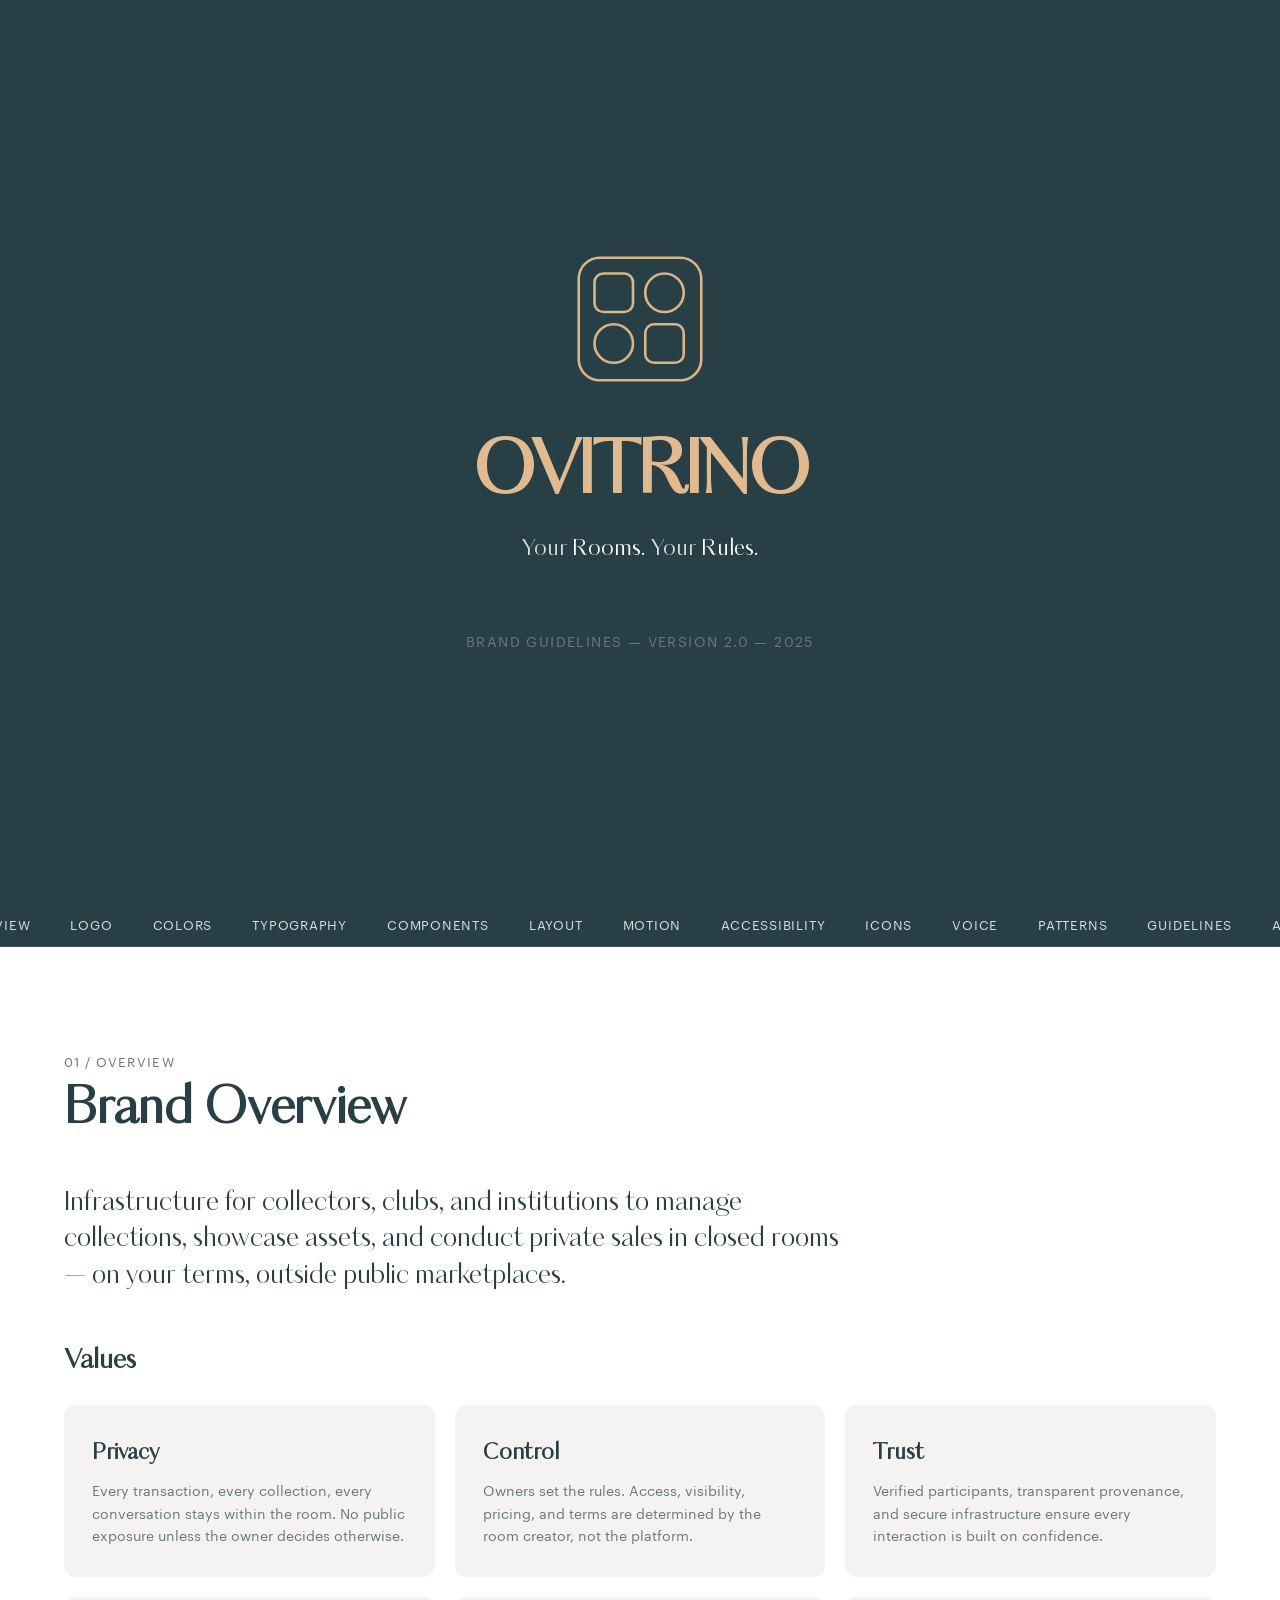
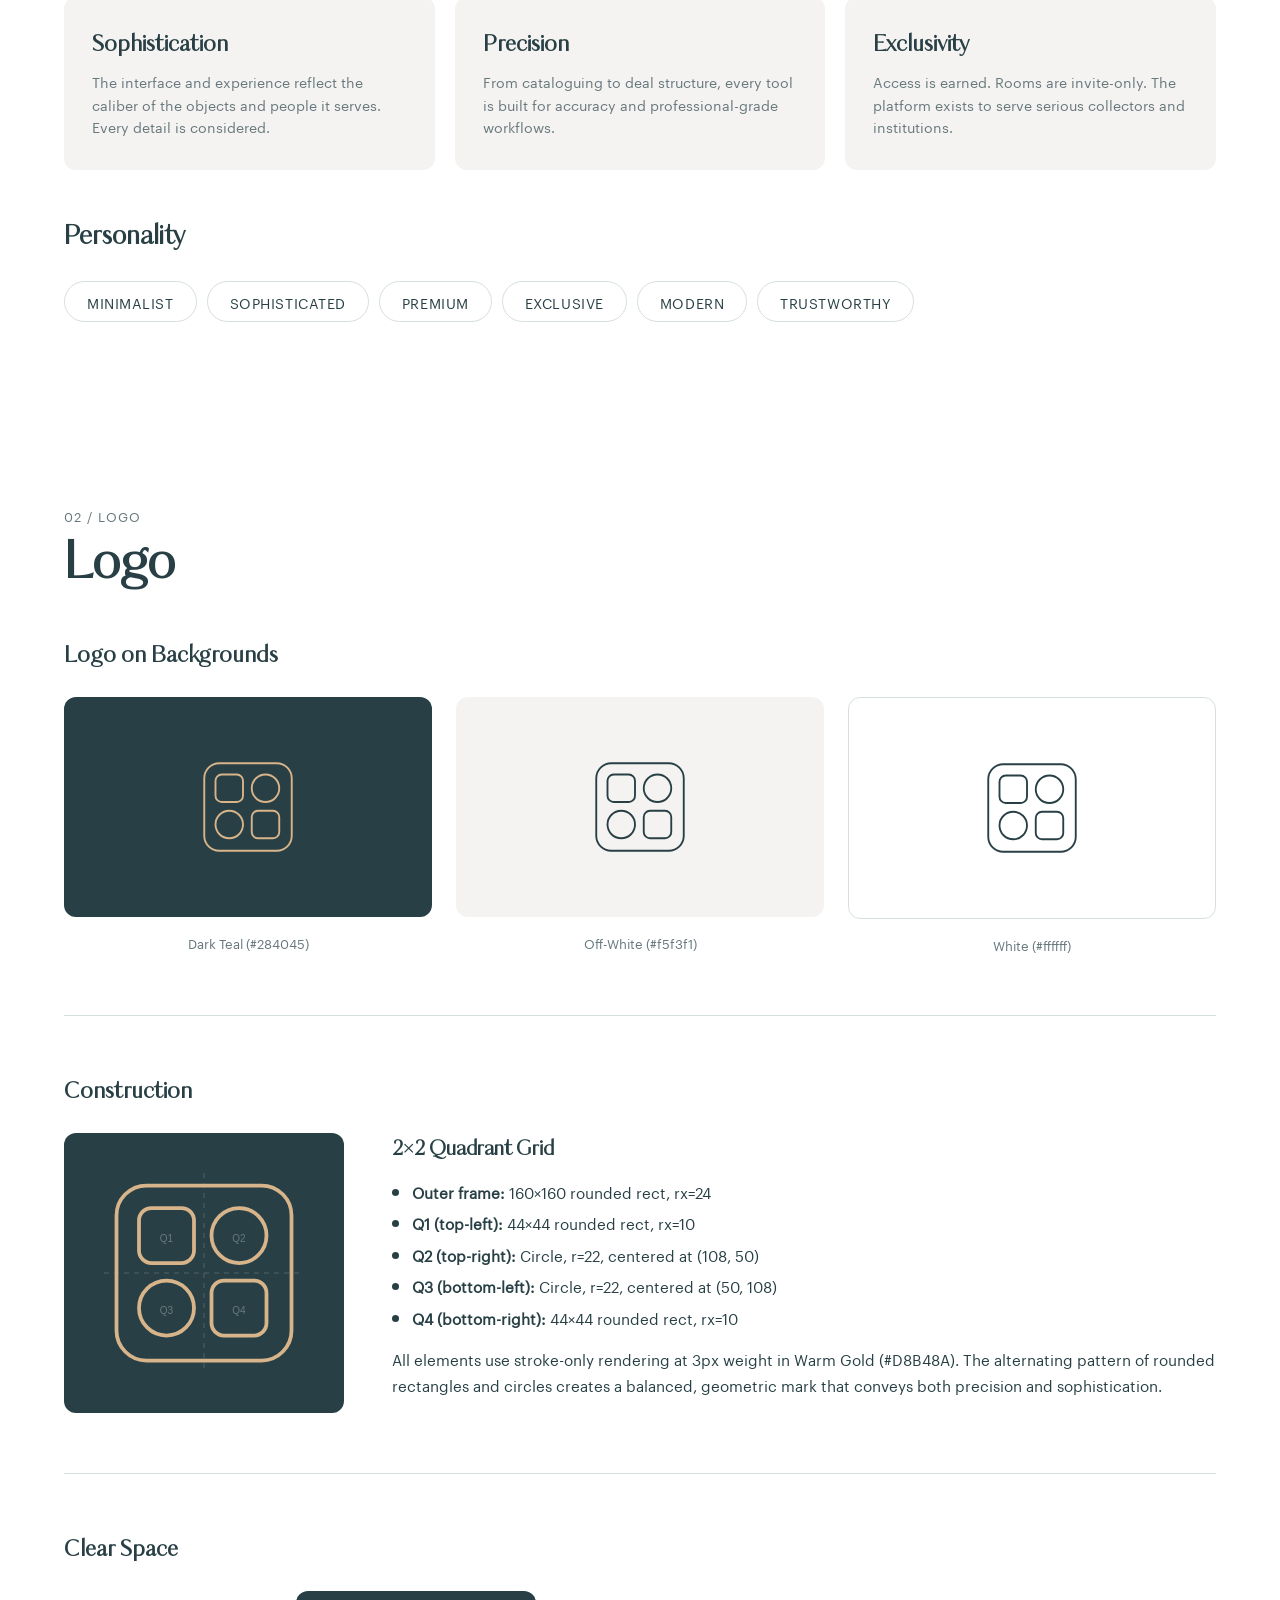
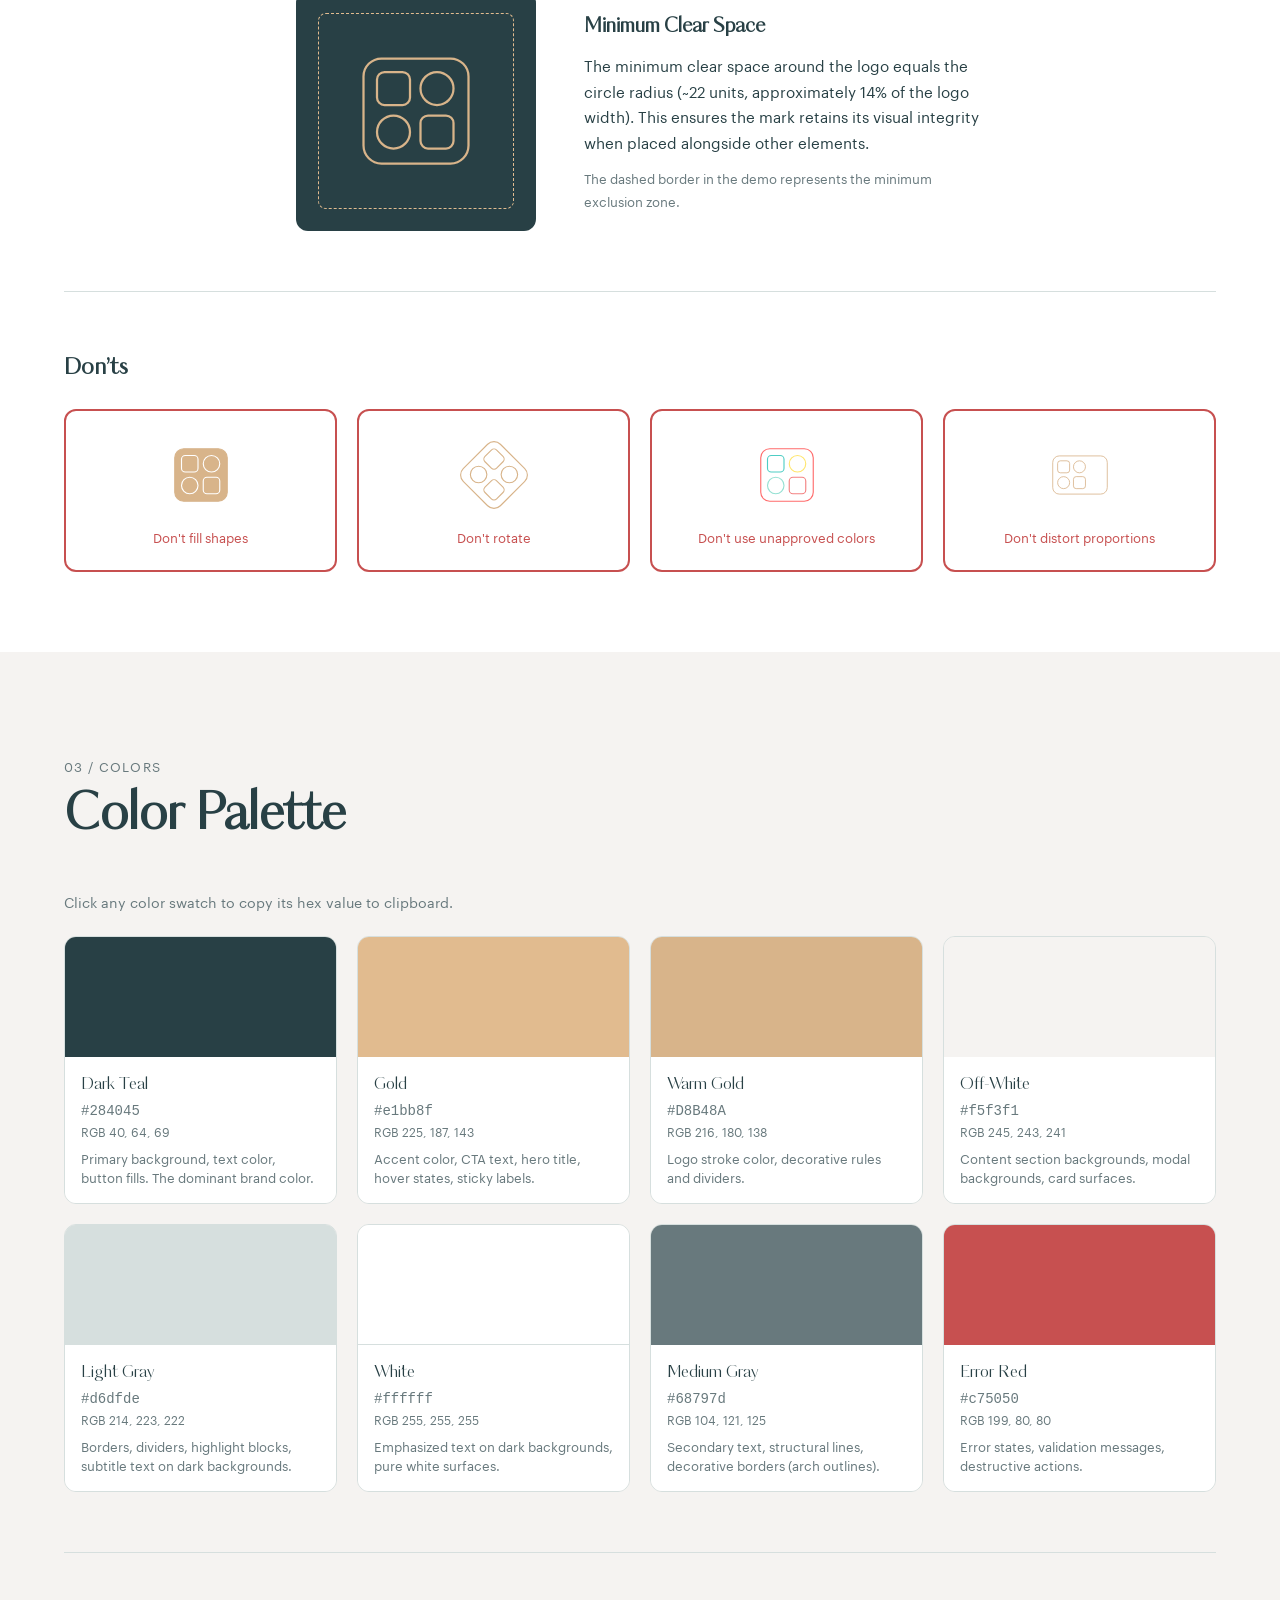
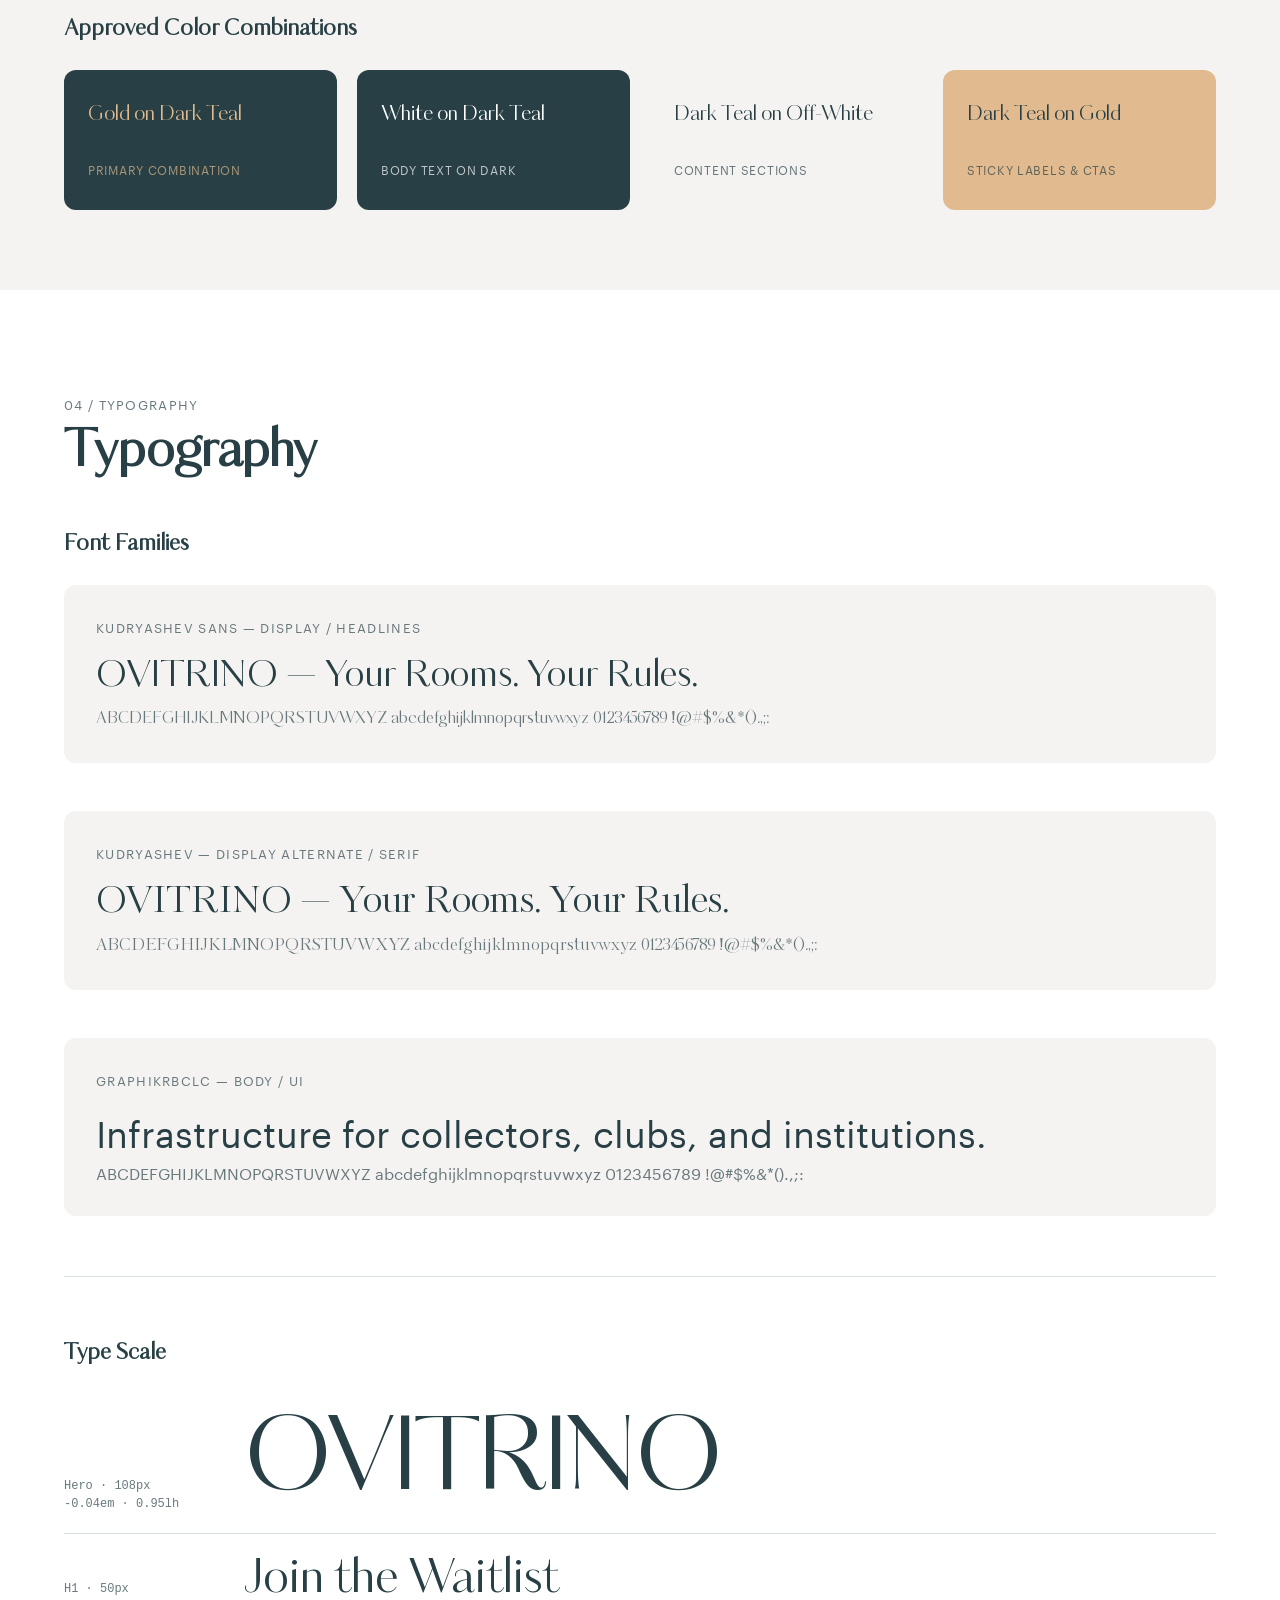
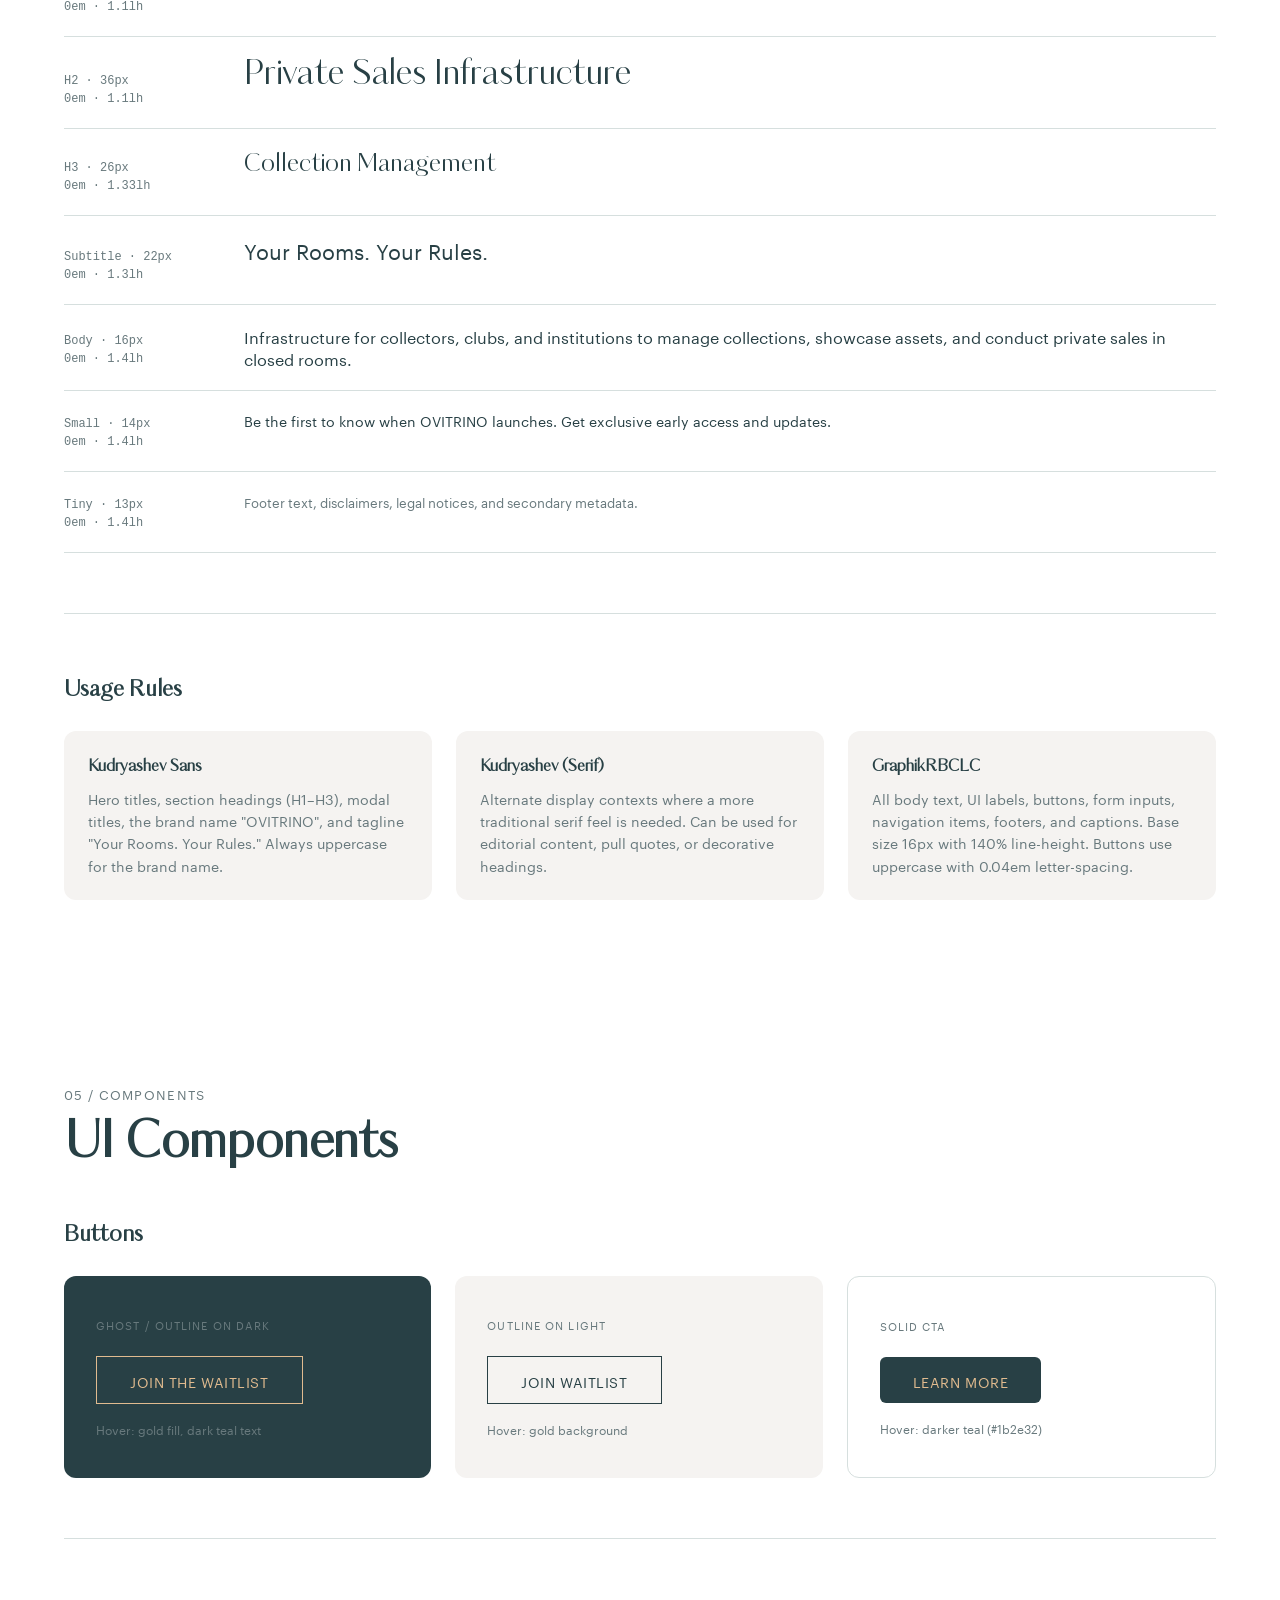
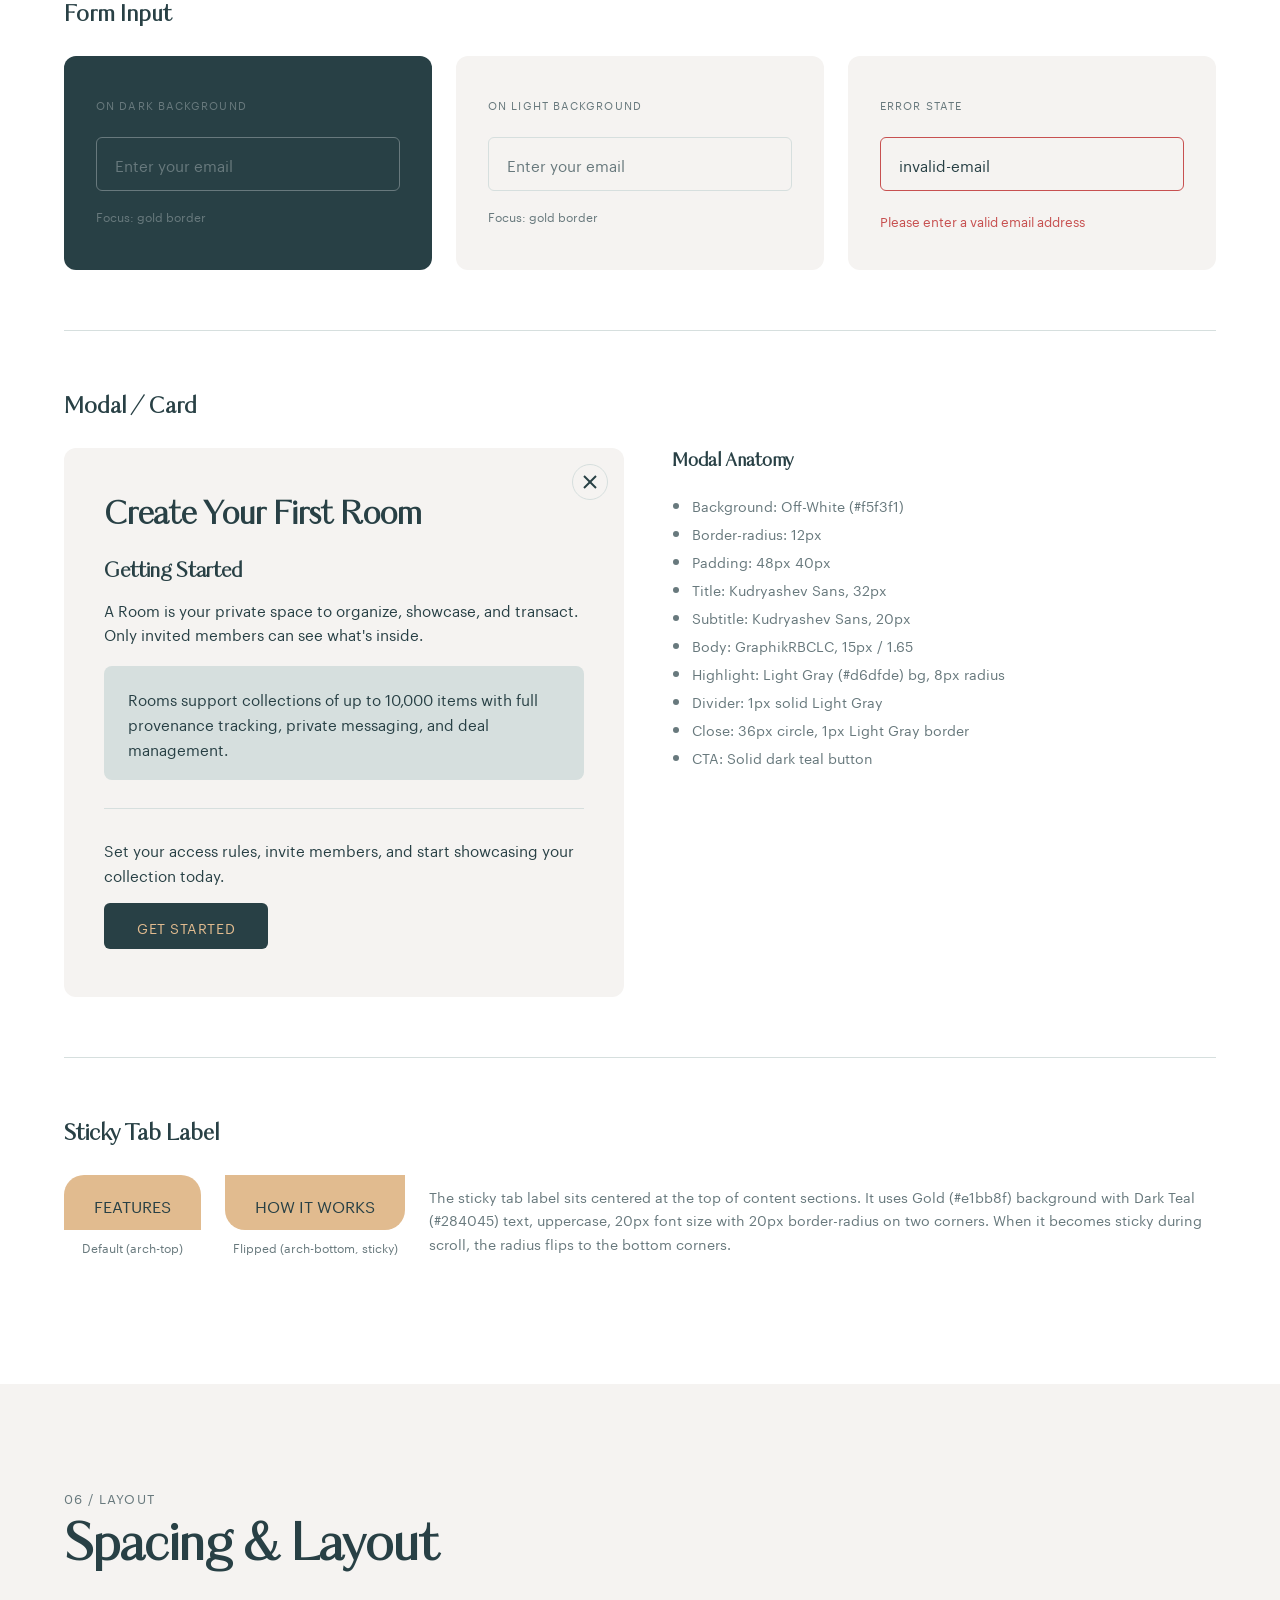
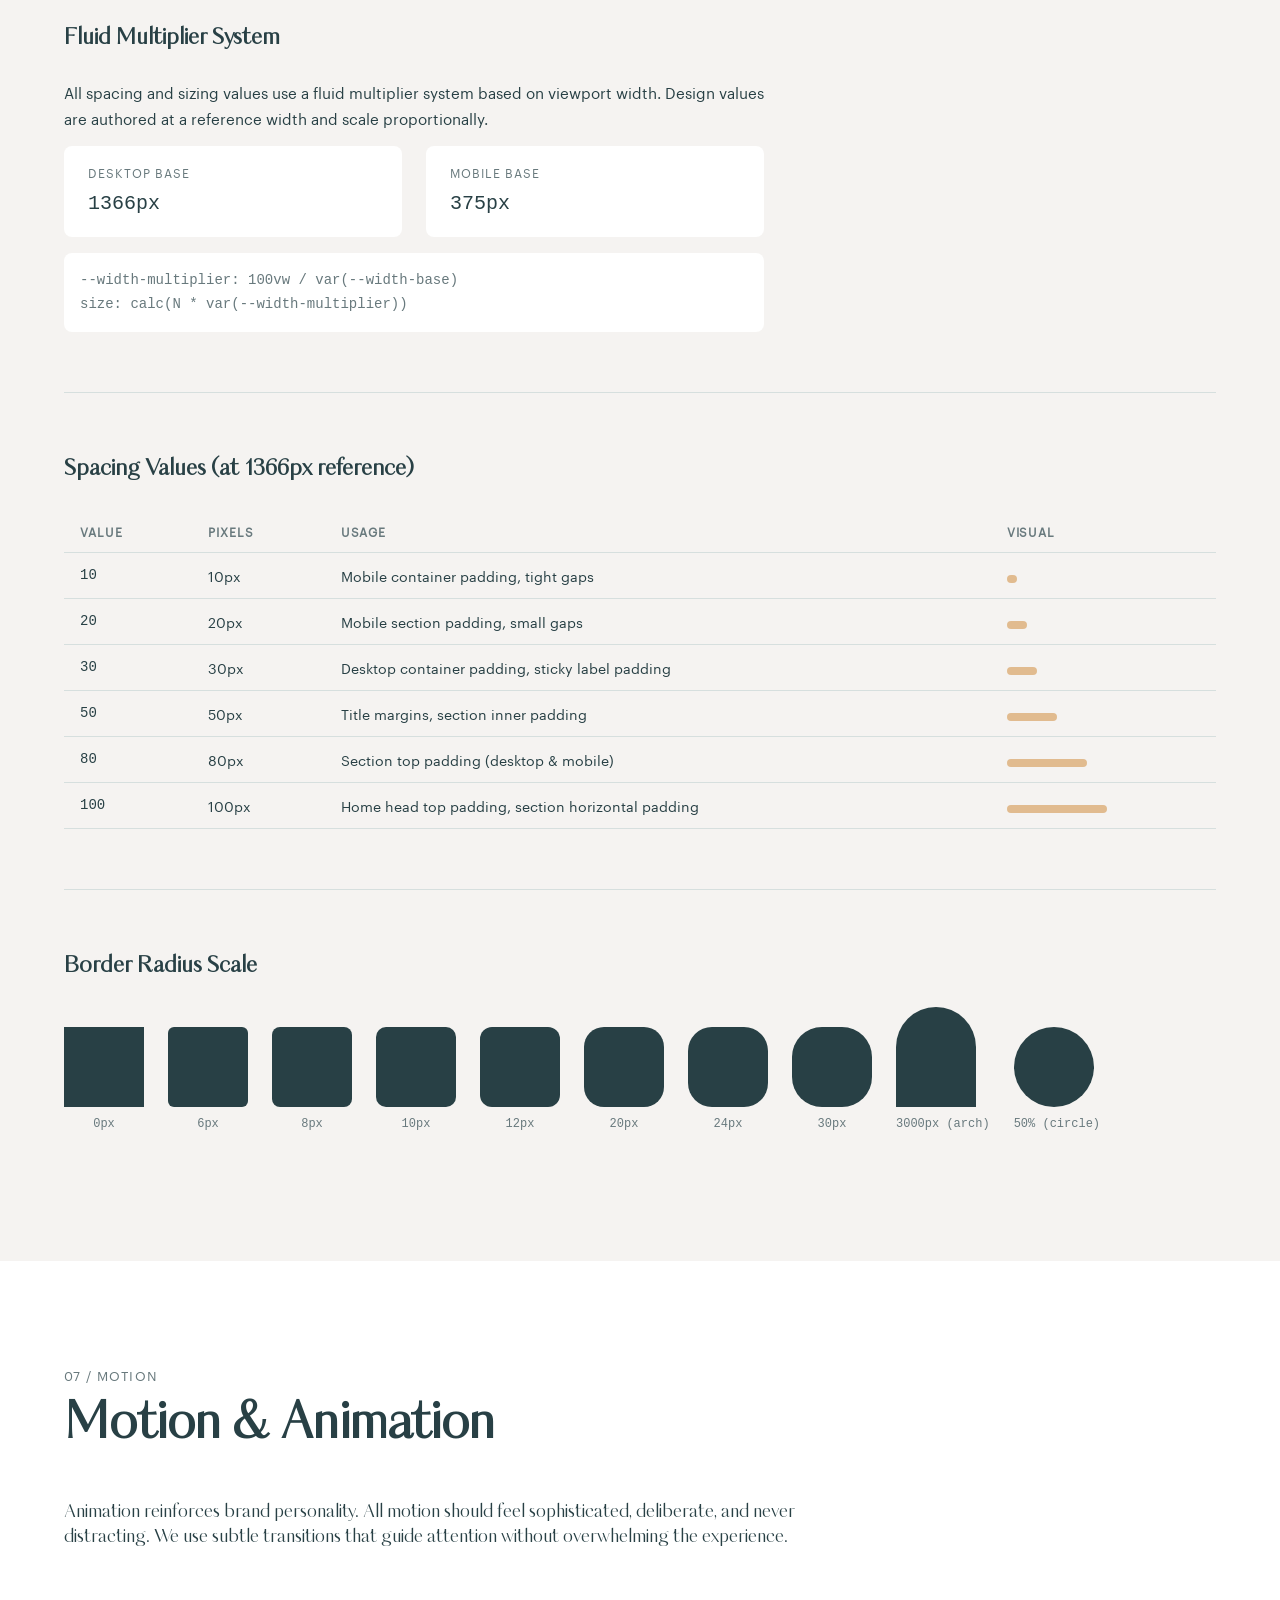
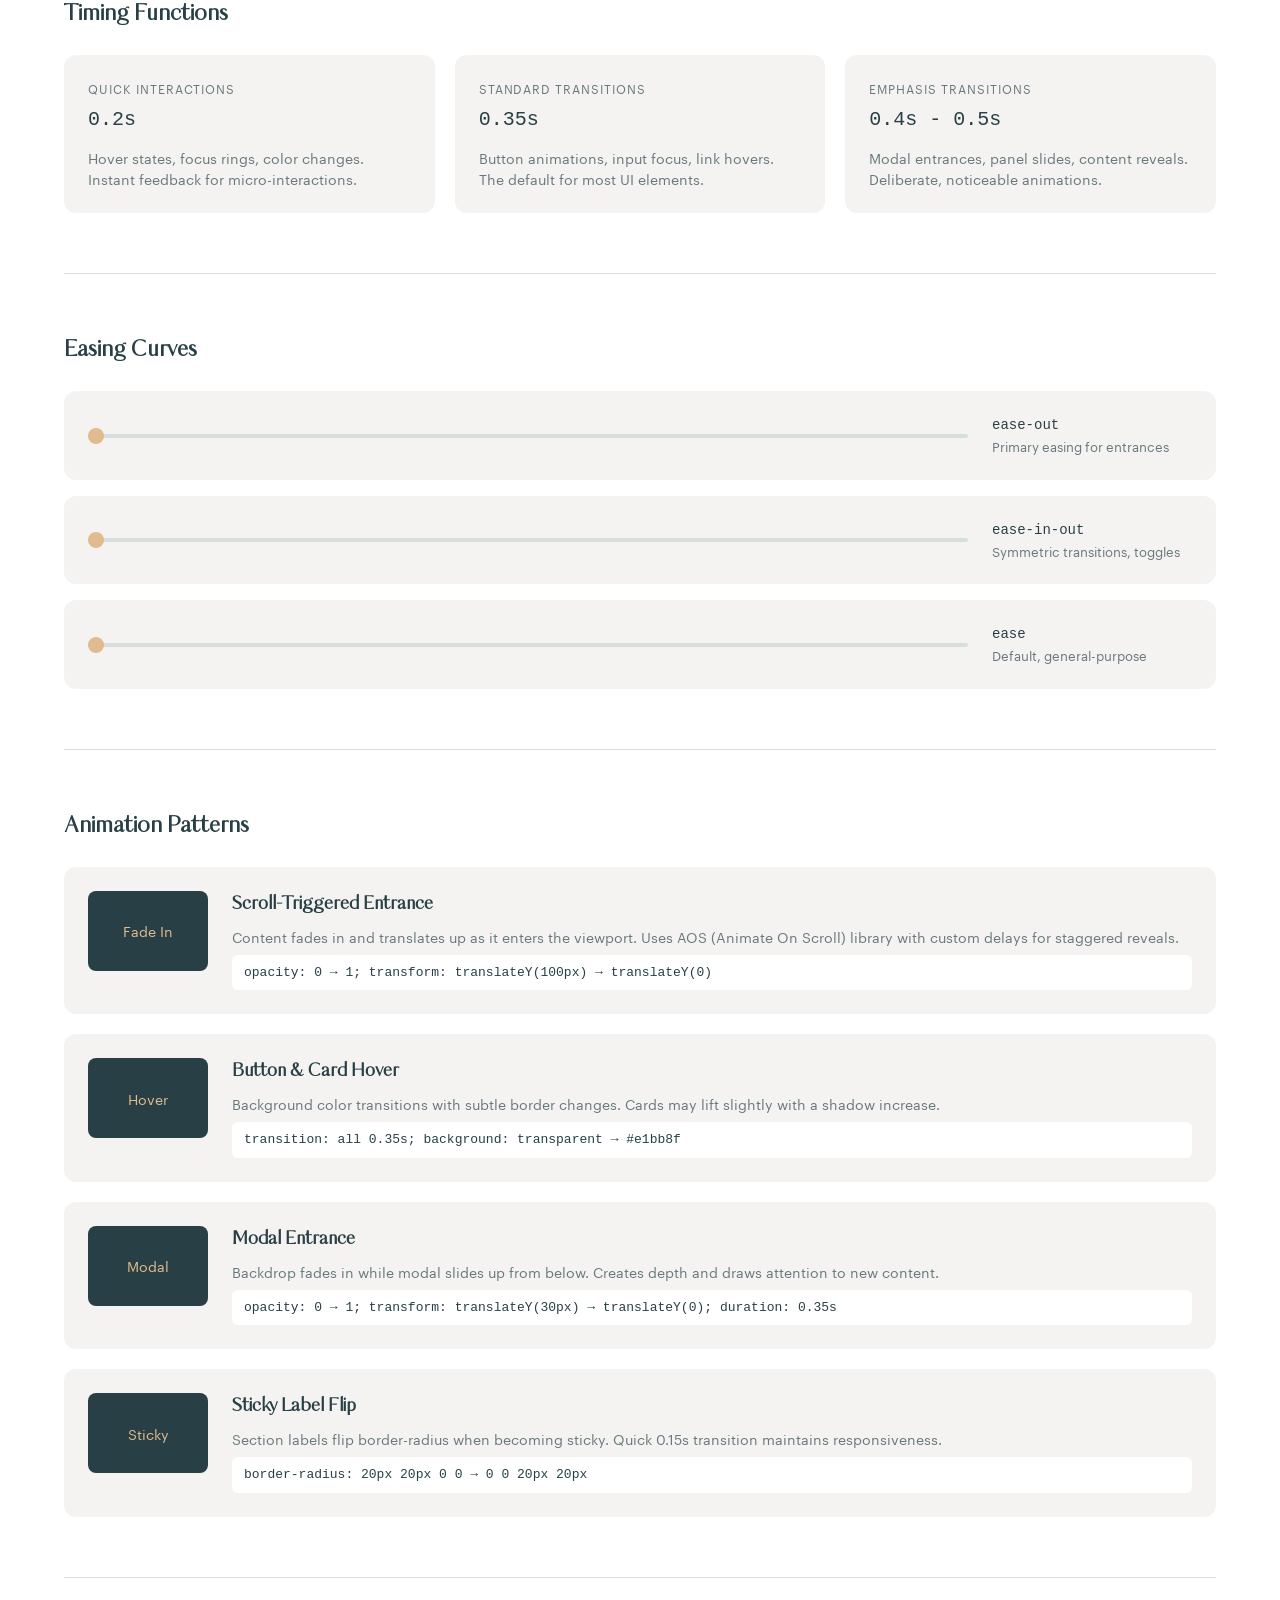
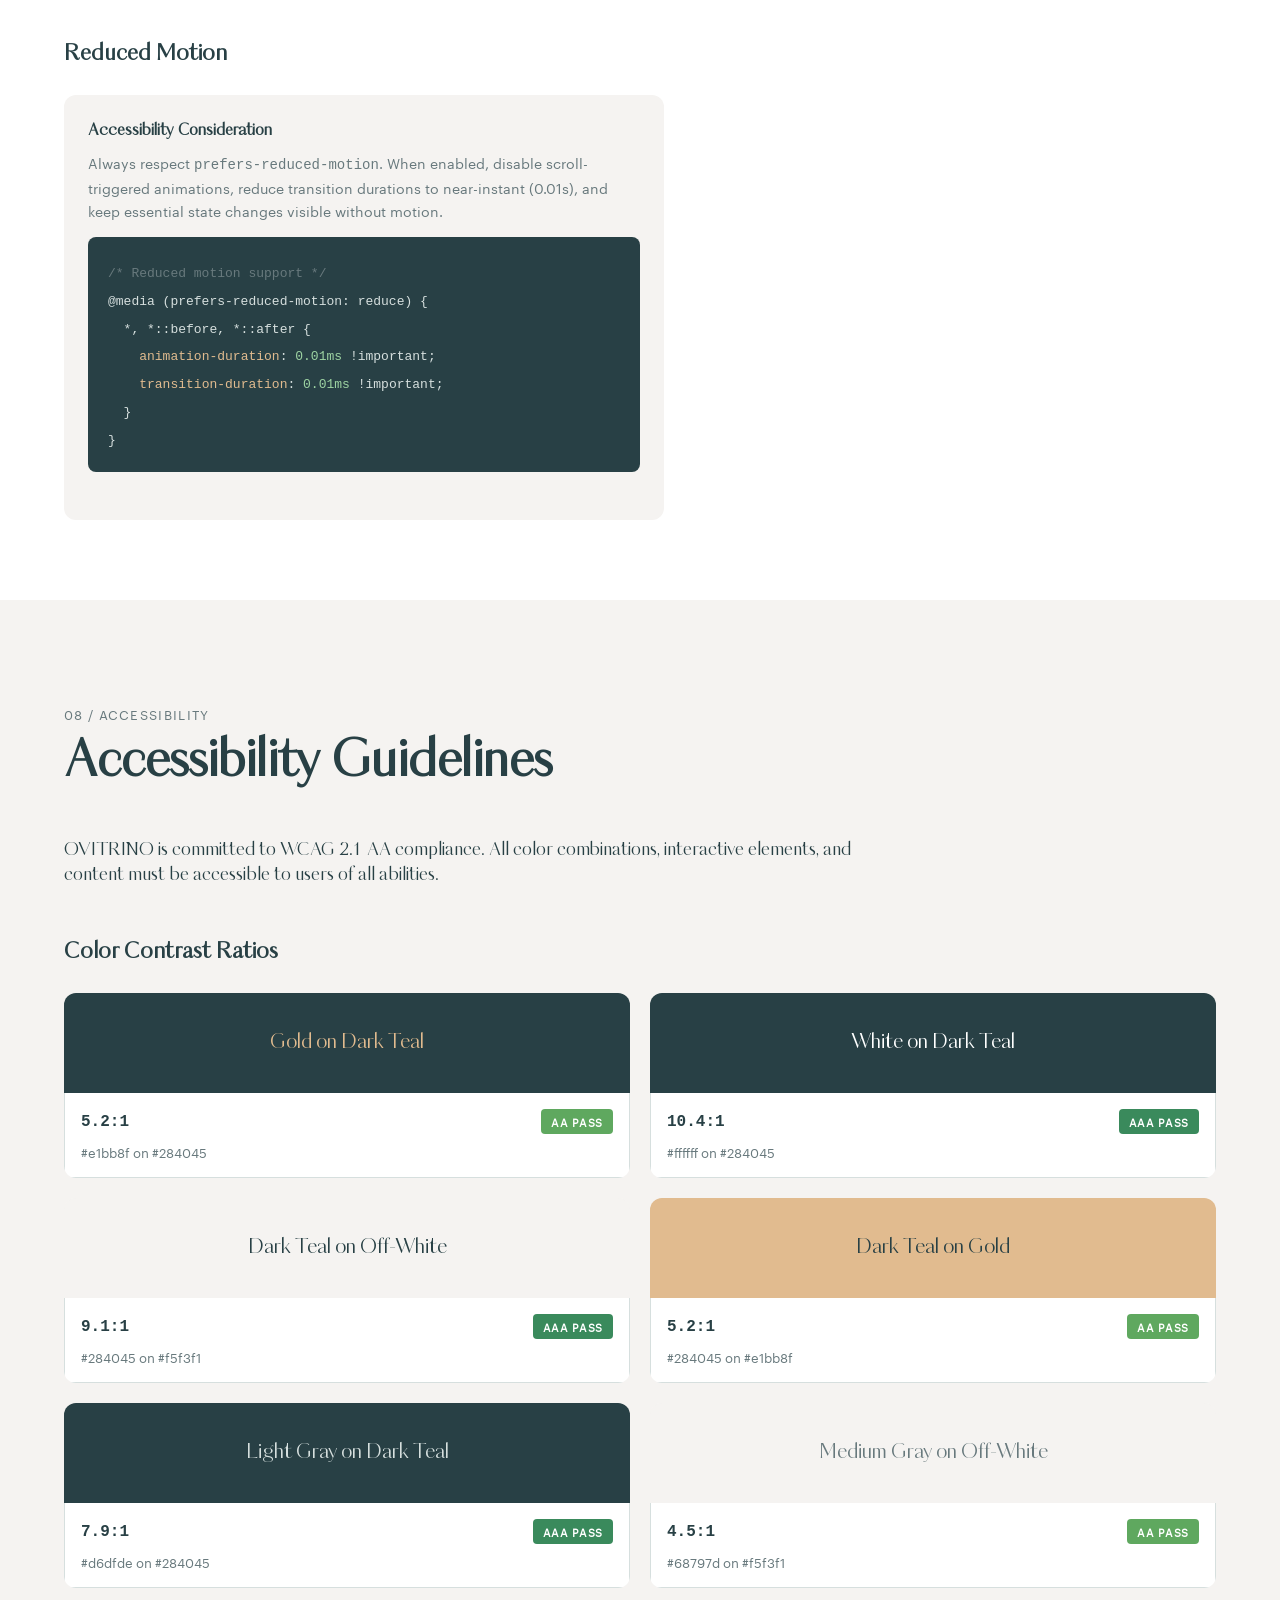
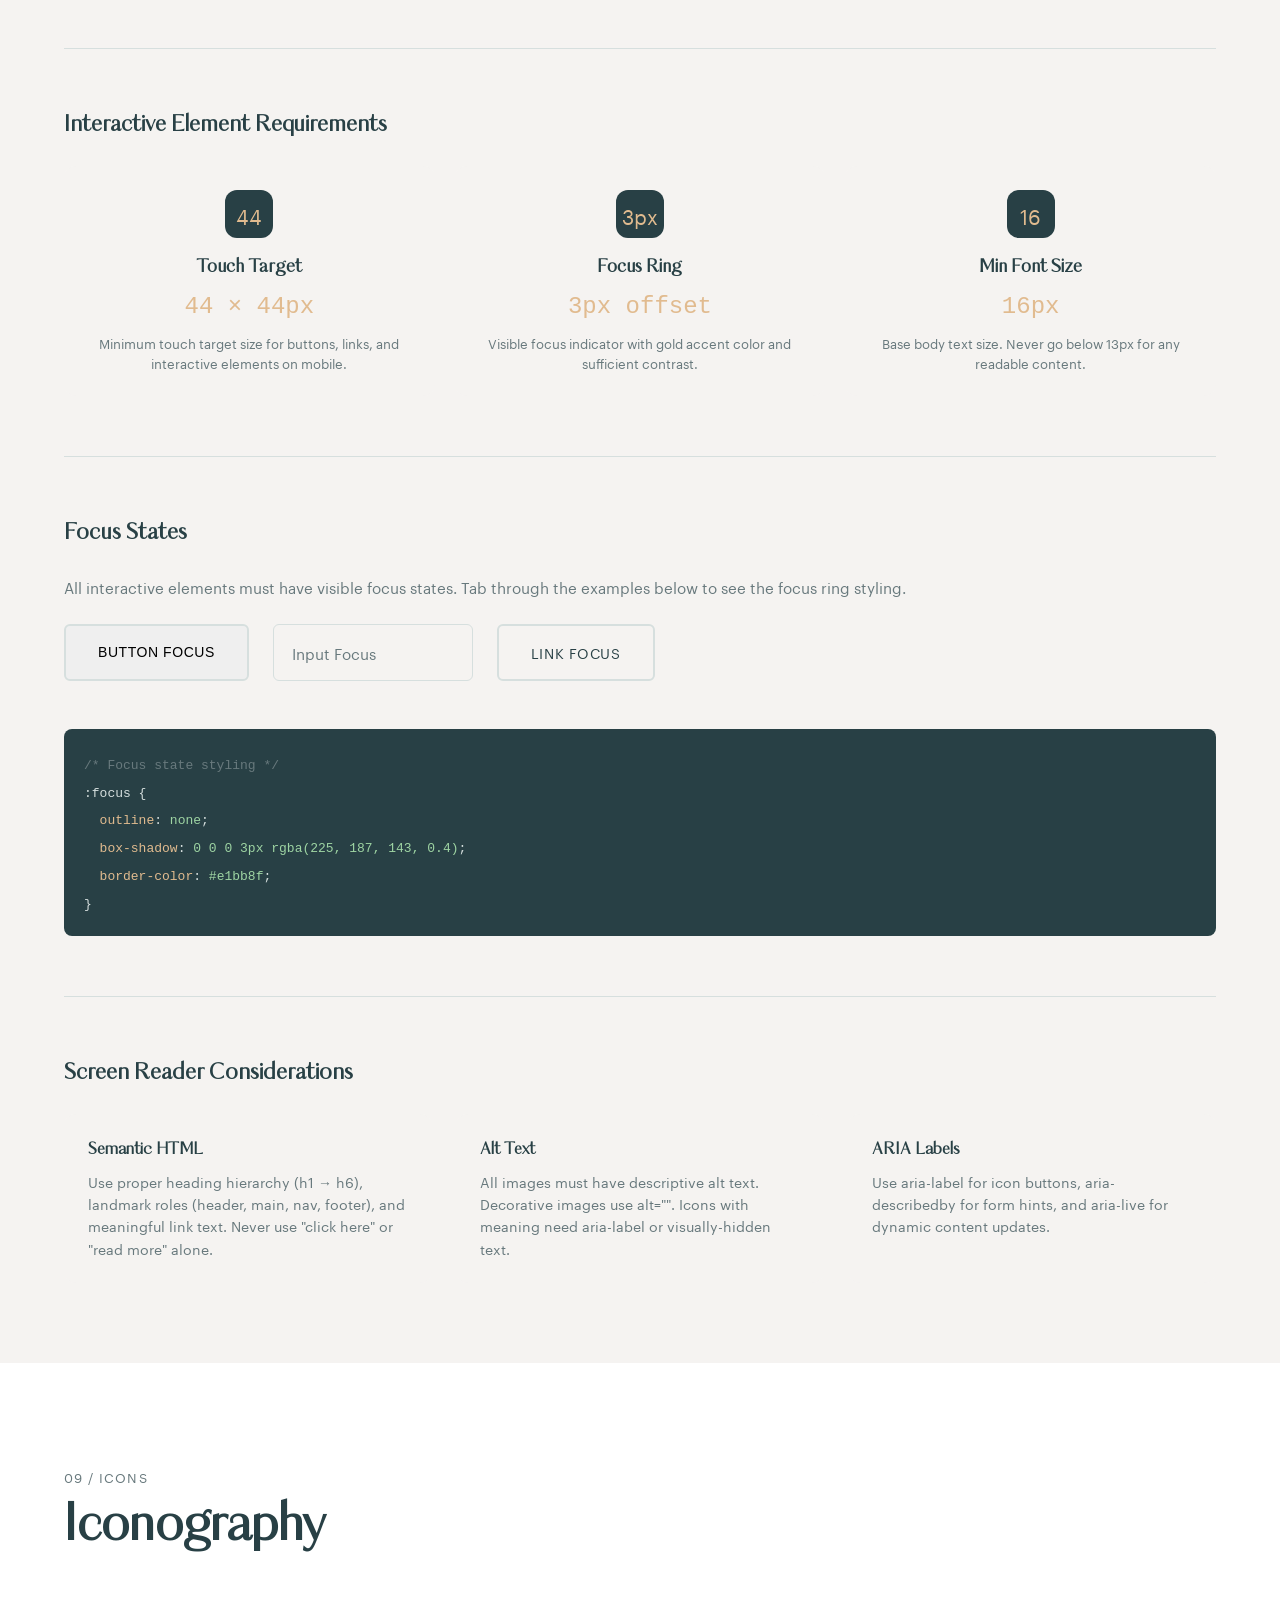
==== commit e31a3424: "brandbook v2" ====
--- a/brandbook.html
+++ b/brandbook.html
@@ -838,6 +838,594 @@
 }
 
 /* ============================================================
+   10. Interactive Features
+   ============================================================ */
+.copy-btn {
+	display: inline-flex;
+	align-items: center;
+	gap: 6px;
+	padding: 6px 12px;
+	font-size: 12px;
+	text-transform: uppercase;
+	letter-spacing: 0.06em;
+	color: var(--color-medium-gray);
+	background: transparent;
+	border: 1px solid var(--color-light-gray);
+	border-radius: 6px;
+	cursor: pointer;
+	transition: all 0.2s;
+}
+.copy-btn:hover {
+	border-color: var(--color-primary);
+	color: var(--color-primary);
+}
+.copy-btn.copied {
+	border-color: #3a8a5c;
+	color: #3a8a5c;
+}
+.color-swatch--interactive {
+	cursor: pointer;
+	transition: transform 0.2s, box-shadow 0.2s;
+}
+.color-swatch--interactive:hover {
+	transform: translateY(-4px);
+	box-shadow: 0 8px 24px rgba(40, 64, 69, 0.15);
+}
+.toast {
+	position: fixed;
+	bottom: 24px;
+	left: 50%;
+	transform: translateX(-50%) translateY(100px);
+	padding: 12px 24px;
+	background: var(--color-primary);
+	color: var(--color-white);
+	border-radius: 8px;
+	font-size: 14px;
+	opacity: 0;
+	transition: all 0.3s;
+	z-index: 1000;
+}
+.toast.show {
+	transform: translateX(-50%) translateY(0);
+	opacity: 1;
+}
+
+/* ============================================================
+   11. Motion Section
+   ============================================================ */
+.timing-grid {
+	display: grid;
+	grid-template-columns: repeat(3, 1fr);
+	gap: 20px;
+	margin-bottom: 48px;
+}
+.timing-card {
+	background: var(--color-bg-light);
+	border-radius: 12px;
+	padding: 24px;
+}
+.timing-card__label {
+	font-size: 12px;
+	text-transform: uppercase;
+	letter-spacing: 0.08em;
+	color: var(--color-medium-gray);
+	margin-bottom: 8px;
+}
+.timing-card__value {
+	font-family: monospace;
+	font-size: 20px;
+	color: var(--color-primary);
+	margin-bottom: 12px;
+}
+.timing-card__desc {
+	font-size: 14px;
+	line-height: 1.5;
+	color: var(--color-medium-gray);
+}
+.ease-demo {
+	display: flex;
+	align-items: center;
+	gap: 24px;
+	padding: 24px;
+	background: var(--color-bg-light);
+	border-radius: 12px;
+	margin-bottom: 16px;
+}
+.ease-demo__track {
+	flex: 1;
+	height: 4px;
+	background: var(--color-light-gray);
+	border-radius: 2px;
+	position: relative;
+}
+.ease-demo__dot {
+	position: absolute;
+	left: 0;
+	top: 50%;
+	transform: translateY(-50%);
+	width: 16px;
+	height: 16px;
+	background: var(--color-accent);
+	border-radius: 50%;
+}
+.ease-demo:hover .ease-demo__dot {
+	animation: ease-slide 1s forwards;
+}
+@keyframes ease-slide {
+	to { left: calc(100% - 16px); }
+}
+.ease-demo__info {
+	min-width: 200px;
+}
+.ease-demo__name {
+	font-family: monospace;
+	font-size: 14px;
+	color: var(--color-primary);
+}
+.ease-demo__use {
+	font-size: 13px;
+	color: var(--color-medium-gray);
+}
+.animation-card {
+	display: flex;
+	gap: 24px;
+	padding: 24px;
+	background: var(--color-bg-light);
+	border-radius: 12px;
+	margin-bottom: 20px;
+}
+.animation-card__preview {
+	width: 120px;
+	height: 80px;
+	background: var(--color-primary);
+	border-radius: 8px;
+	display: flex;
+	align-items: center;
+	justify-content: center;
+	color: var(--color-accent);
+	font-size: 14px;
+}
+.animation-card__content {
+	flex: 1;
+}
+.animation-card__title {
+	font-family: var(--font-display);
+	font-size: 18px;
+	margin-bottom: 8px;
+}
+.animation-card__desc {
+	font-size: 14px;
+	line-height: 1.5;
+	color: var(--color-medium-gray);
+	margin-bottom: 8px;
+}
+.animation-card__code {
+	font-family: monospace;
+	font-size: 13px;
+	padding: 8px 12px;
+	background: var(--color-white);
+	border-radius: 6px;
+	color: var(--color-primary);
+}
+
+/* ============================================================
+   12. Accessibility Section
+   ============================================================ */
+.contrast-grid {
+	display: grid;
+	grid-template-columns: repeat(2, 1fr);
+	gap: 20px;
+	margin-bottom: 48px;
+}
+.contrast-card {
+	border-radius: 12px;
+	overflow: hidden;
+}
+.contrast-card__preview {
+	padding: 32px 24px;
+	min-height: 100px;
+	display: flex;
+	align-items: center;
+	justify-content: center;
+	font-family: var(--font-display);
+	font-size: 20px;
+}
+.contrast-card__info {
+	padding: 16px;
+	background: var(--color-white);
+	border: 1px solid var(--color-light-gray);
+	border-top: none;
+}
+.contrast-card__ratio {
+	display: flex;
+	justify-content: space-between;
+	align-items: center;
+	margin-bottom: 8px;
+}
+.contrast-card__value {
+	font-family: monospace;
+	font-size: 16px;
+	font-weight: bold;
+}
+.contrast-card__badge {
+	padding: 4px 10px;
+	border-radius: 4px;
+	font-size: 11px;
+	font-weight: 600;
+	text-transform: uppercase;
+	letter-spacing: 0.06em;
+}
+.contrast-card__badge--aaa {
+	background: #3a8a5c;
+	color: white;
+}
+.contrast-card__badge--aa {
+	background: #5fa85f;
+	color: white;
+}
+.contrast-card__badge--fail {
+	background: var(--color-error);
+	color: white;
+}
+.contrast-card__colors {
+	font-size: 13px;
+	color: var(--color-medium-gray);
+}
+.a11y-specs {
+	display: grid;
+	grid-template-columns: repeat(3, 1fr);
+	gap: 20px;
+	margin-bottom: 48px;
+}
+.a11y-spec {
+	padding: 24px;
+	background: var(--color-bg-light);
+	border-radius: 12px;
+	text-align: center;
+}
+.a11y-spec__icon {
+	width: 48px;
+	height: 48px;
+	margin: 0 auto 16px;
+	background: var(--color-primary);
+	border-radius: 12px;
+	display: flex;
+	align-items: center;
+	justify-content: center;
+	color: var(--color-accent);
+	font-size: 20px;
+}
+.a11y-spec__title {
+	font-family: var(--font-display);
+	font-size: 18px;
+	margin-bottom: 8px;
+}
+.a11y-spec__value {
+	font-family: monospace;
+	font-size: 24px;
+	color: var(--color-accent);
+	margin-bottom: 8px;
+}
+.a11y-spec__desc {
+	font-size: 13px;
+	line-height: 1.5;
+	color: var(--color-medium-gray);
+}
+.focus-demo {
+	display: flex;
+	gap: 24px;
+	flex-wrap: wrap;
+	margin-bottom: 48px;
+}
+.focus-demo__item {
+	padding: 16px 32px;
+	border: 2px solid var(--color-light-gray);
+	border-radius: 6px;
+	font-size: 14px;
+	text-transform: uppercase;
+	letter-spacing: 0.04em;
+	cursor: pointer;
+	transition: all 0.2s;
+}
+.focus-demo__item:focus {
+	outline: none;
+	border-color: var(--color-accent);
+	box-shadow: 0 0 0 3px rgba(225, 187, 143, 0.3);
+}
+
+/* ============================================================
+   13. Icons Section
+   ============================================================ */
+.icon-grid {
+	display: grid;
+	grid-template-columns: repeat(6, 1fr);
+	gap: 20px;
+	margin-bottom: 48px;
+}
+.icon-card {
+	padding: 24px;
+	background: var(--color-bg-light);
+	border-radius: 12px;
+	text-align: center;
+	transition: all 0.2s;
+}
+.icon-card:hover {
+	background: var(--color-primary);
+}
+.icon-card:hover .icon-card__icon {
+	color: var(--color-accent);
+}
+.icon-card:hover .icon-card__name {
+	color: var(--color-white);
+}
+.icon-card__icon {
+	width: 32px;
+	height: 32px;
+	margin: 0 auto 12px;
+	color: var(--color-primary);
+	transition: color 0.2s;
+}
+.icon-card__icon svg {
+	width: 100%;
+	height: 100%;
+}
+.icon-card__name {
+	font-size: 12px;
+	color: var(--color-medium-gray);
+	transition: color 0.2s;
+}
+.icon-sizes {
+	display: flex;
+	align-items: flex-end;
+	gap: 32px;
+	margin-bottom: 48px;
+	padding: 32px;
+	background: var(--color-bg-light);
+	border-radius: 12px;
+}
+.icon-size {
+	text-align: center;
+}
+.icon-size__preview {
+	background: var(--color-primary);
+	border-radius: 8px;
+	display: flex;
+	align-items: center;
+	justify-content: center;
+	color: var(--color-accent);
+	margin-bottom: 8px;
+}
+.icon-size__label {
+	font-family: monospace;
+	font-size: 12px;
+	color: var(--color-medium-gray);
+}
+
+/* ============================================================
+   14. Voice & Tone Section
+   ============================================================ */
+.voice-grid {
+	display: grid;
+	grid-template-columns: repeat(2, 1fr);
+	gap: 24px;
+	margin-bottom: 48px;
+}
+.voice-card {
+	padding: 32px;
+	background: var(--color-bg-light);
+	border-radius: 12px;
+}
+.voice-card__title {
+	font-family: var(--font-display);
+	font-size: 20px;
+	margin-bottom: 16px;
+	color: var(--color-primary);
+}
+.voice-card__example {
+	font-size: 18px;
+	line-height: 1.5;
+	margin-bottom: 16px;
+	padding: 20px;
+	background: var(--color-white);
+	border-radius: 8px;
+	border-left: 3px solid var(--color-accent);
+}
+.voice-card__note {
+	font-size: 14px;
+	line-height: 1.5;
+	color: var(--color-medium-gray);
+}
+.copy-examples {
+	margin-bottom: 48px;
+}
+.copy-example {
+	display: grid;
+	grid-template-columns: 120px 1fr 1fr;
+	gap: 24px;
+	padding: 20px 0;
+	border-bottom: 1px solid var(--color-light-gray);
+}
+.copy-example__type {
+	font-size: 12px;
+	text-transform: uppercase;
+	letter-spacing: 0.08em;
+	color: var(--color-medium-gray);
+}
+.copy-example__do {
+	padding: 16px;
+	background: rgba(58, 138, 92, 0.1);
+	border-radius: 8px;
+	font-size: 14px;
+	line-height: 1.5;
+}
+.copy-example__dont {
+	padding: 16px;
+	background: rgba(199, 80, 80, 0.1);
+	border-radius: 8px;
+	font-size: 14px;
+	line-height: 1.5;
+}
+
+/* ============================================================
+   15. Patterns Section
+   ============================================================ */
+.pattern-showcase {
+	margin-bottom: 48px;
+}
+.pattern-card {
+	margin-bottom: 32px;
+	border: 1px solid var(--color-light-gray);
+	border-radius: 12px;
+	overflow: hidden;
+}
+.pattern-card__preview {
+	padding: 40px;
+	background: var(--color-bg-light);
+}
+.pattern-card__info {
+	padding: 24px;
+	background: var(--color-white);
+}
+.pattern-card__title {
+	font-family: var(--font-display);
+	font-size: 20px;
+	margin-bottom: 12px;
+}
+.pattern-card__desc {
+	font-size: 14px;
+	line-height: 1.6;
+	color: var(--color-medium-gray);
+	margin-bottom: 16px;
+}
+.pattern-card__specs {
+	display: flex;
+	flex-wrap: wrap;
+	gap: 16px;
+}
+.pattern-card__spec {
+	font-family: monospace;
+	font-size: 12px;
+	padding: 6px 12px;
+	background: var(--color-bg-light);
+	border-radius: 4px;
+}
+
+/* ============================================================
+   16. Assets Section
+   ============================================================ */
+.asset-grid {
+	display: grid;
+	grid-template-columns: repeat(3, 1fr);
+	gap: 24px;
+	margin-bottom: 48px;
+}
+.asset-card {
+	padding: 32px;
+	background: var(--color-bg-light);
+	border-radius: 12px;
+	text-align: center;
+}
+.asset-card__icon {
+	width: 64px;
+	height: 64px;
+	margin: 0 auto 16px;
+	background: var(--color-primary);
+	border-radius: 12px;
+	display: flex;
+	align-items: center;
+	justify-content: center;
+	color: var(--color-accent);
+	font-size: 24px;
+}
+.asset-card__title {
+	font-family: var(--font-display);
+	font-size: 18px;
+	margin-bottom: 8px;
+}
+.asset-card__desc {
+	font-size: 13px;
+	line-height: 1.5;
+	color: var(--color-medium-gray);
+	margin-bottom: 16px;
+}
+.asset-card__btn {
+	display: inline-block;
+	padding: 10px 20px;
+	background: var(--color-primary);
+	color: var(--color-accent);
+	border-radius: 6px;
+	font-size: 13px;
+	text-transform: uppercase;
+	letter-spacing: 0.04em;
+	text-decoration: none;
+	transition: background 0.2s;
+}
+.asset-card__btn:hover {
+	background: #1b2e32;
+}
+.version-info {
+	padding: 24px;
+	background: var(--color-bg-light);
+	border-radius: 12px;
+	margin-bottom: 48px;
+}
+.version-info__header {
+	display: flex;
+	justify-content: space-between;
+	align-items: center;
+	margin-bottom: 16px;
+}
+.version-info__number {
+	font-family: var(--font-display);
+	font-size: 24px;
+}
+.version-info__date {
+	font-size: 14px;
+	color: var(--color-medium-gray);
+}
+.changelog {
+	list-style: disc;
+	padding-left: 20px;
+	font-size: 14px;
+	line-height: 1.8;
+	color: var(--color-medium-gray);
+}
+
+/* ============================================================
+   17. Code Blocks
+   ============================================================ */
+.code-block {
+	background: var(--color-primary);
+	border-radius: 8px;
+	padding: 20px;
+	margin-bottom: 24px;
+	overflow-x: auto;
+}
+.code-block code {
+	font-family: 'SF Mono', 'Monaco', 'Consolas', monospace;
+	font-size: 13px;
+	line-height: 1.6;
+	color: var(--color-light-gray);
+}
+.code-block .comment { color: var(--color-medium-gray); }
+.code-block .property { color: var(--color-accent); }
+.code-block .value { color: #9ed4a3; }
+
+/* ============================================================
+   Responsive Additions
+   ============================================================ */
+@media (max-width: 768px) {
+	.timing-grid { grid-template-columns: 1fr; }
+	.contrast-grid { grid-template-columns: 1fr; }
+	.a11y-specs { grid-template-columns: 1fr; }
+	.icon-grid { grid-template-columns: repeat(3, 1fr); }
+	.voice-grid { grid-template-columns: 1fr; }
+	.asset-grid { grid-template-columns: 1fr; }
+	.copy-example { grid-template-columns: 1fr; }
+	.copy-example__type { margin-bottom: 8px; }
+}
+
+/* ============================================================
    Print
    ============================================================ */
 @media print {
@@ -870,7 +1458,7 @@
 	</div>
 	<h1 class="cover__title">OVITRINO</h1>
 	<p class="cover__tagline">Your <em>Rooms.</em> Your <em>Rules.</em></p>
-	<p class="cover__year">Brand Guidelines &mdash; 2025</p>
+	<p class="cover__year">Brand Guidelines &mdash; Version 2.0 &mdash; 2025</p>
 </section>
 
 <!-- ============================================================
@@ -884,7 +1472,13 @@
 		<a class="toc__link" href="#typography">Typography</a>
 		<a class="toc__link" href="#components">Components</a>
 		<a class="toc__link" href="#layout">Layout</a>
+		<a class="toc__link" href="#motion">Motion</a>
+		<a class="toc__link" href="#accessibility">Accessibility</a>
+		<a class="toc__link" href="#icons">Icons</a>
+		<a class="toc__link" href="#voice">Voice</a>
+		<a class="toc__link" href="#patterns">Patterns</a>
 		<a class="toc__link" href="#guidelines">Guidelines</a>
+		<a class="toc__link" href="#assets">Assets</a>
 	</div>
 </nav>
 
@@ -1101,8 +1695,9 @@
 		<span class="section__label">03 / Colors</span>
 		<h2 class="section__title">Color Palette</h2>
 
+		<p style="font-size: 14px; color: var(--color-medium-gray); margin-bottom: 24px;">Click any color swatch to copy its hex value to clipboard.</p>
 		<div class="color-grid">
-			<div class="color-swatch">
+			<div class="color-swatch" title="Click to copy #284045">
 				<div class="color-swatch__block" style="background: #284045;"></div>
 				<div class="color-swatch__info">
 					<p class="color-swatch__name">Dark Teal</p>
@@ -1518,10 +2113,540 @@
 </section>
 
 <!-- ============================================================
-     9. DO'S AND DON'TS
+     7. MOTION & ANIMATION
+     ============================================================ -->
+<section class="section" id="motion">
+	<span class="section__label">07 / Motion</span>
+	<h2 class="section__title">Motion &amp; Animation</h2>
+
+	<p class="mission" style="font-size: 18px; margin-bottom: 48px;">Animation reinforces brand personality. All motion should feel sophisticated, deliberate, and never distracting. We use subtle transitions that guide attention without overwhelming the experience.</p>
+
+	<h3 style="font-family: var(--font-display); font-size: 22px; margin-bottom: 24px;">Timing Functions</h3>
+	<div class="timing-grid">
+		<div class="timing-card">
+			<p class="timing-card__label">Quick Interactions</p>
+			<p class="timing-card__value">0.2s</p>
+			<p class="timing-card__desc">Hover states, focus rings, color changes. Instant feedback for micro-interactions.</p>
+		</div>
+		<div class="timing-card">
+			<p class="timing-card__label">Standard Transitions</p>
+			<p class="timing-card__value">0.35s</p>
+			<p class="timing-card__desc">Button animations, input focus, link hovers. The default for most UI elements.</p>
+		</div>
+		<div class="timing-card">
+			<p class="timing-card__label">Emphasis Transitions</p>
+			<p class="timing-card__value">0.4s - 0.5s</p>
+			<p class="timing-card__desc">Modal entrances, panel slides, content reveals. Deliberate, noticeable animations.</p>
+		</div>
+	</div>
+
+	<hr class="section__divider">
+
+	<h3 style="font-family: var(--font-display); font-size: 22px; margin-bottom: 24px;">Easing Curves</h3>
+	<div class="ease-demo" style="--ease: ease-out;">
+		<div class="ease-demo__track">
+			<div class="ease-demo__dot" style="transition: left 1s ease-out;"></div>
+		</div>
+		<div class="ease-demo__info">
+			<p class="ease-demo__name">ease-out</p>
+			<p class="ease-demo__use">Primary easing for entrances</p>
+		</div>
+	</div>
+	<div class="ease-demo" style="--ease: ease-in-out;">
+		<div class="ease-demo__track">
+			<div class="ease-demo__dot" style="transition: left 1s ease-in-out;"></div>
+		</div>
+		<div class="ease-demo__info">
+			<p class="ease-demo__name">ease-in-out</p>
+			<p class="ease-demo__use">Symmetric transitions, toggles</p>
+		</div>
+	</div>
+	<div class="ease-demo" style="--ease: ease;">
+		<div class="ease-demo__track">
+			<div class="ease-demo__dot" style="transition: left 1s ease;"></div>
+		</div>
+		<div class="ease-demo__info">
+			<p class="ease-demo__name">ease</p>
+			<p class="ease-demo__use">Default, general-purpose</p>
+		</div>
+	</div>
+
+	<hr class="section__divider">
+
+	<h3 style="font-family: var(--font-display); font-size: 22px; margin-bottom: 24px;">Animation Patterns</h3>
+	<div class="animation-card">
+		<div class="animation-card__preview">Fade In</div>
+		<div class="animation-card__content">
+			<h4 class="animation-card__title">Scroll-Triggered Entrance</h4>
+			<p class="animation-card__desc">Content fades in and translates up as it enters the viewport. Uses AOS (Animate On Scroll) library with custom delays for staggered reveals.</p>
+			<p class="animation-card__code">opacity: 0 → 1; transform: translateY(100px) → translateY(0)</p>
+		</div>
+	</div>
+	<div class="animation-card">
+		<div class="animation-card__preview">Hover</div>
+		<div class="animation-card__content">
+			<h4 class="animation-card__title">Button &amp; Card Hover</h4>
+			<p class="animation-card__desc">Background color transitions with subtle border changes. Cards may lift slightly with a shadow increase.</p>
+			<p class="animation-card__code">transition: all 0.35s; background: transparent → #e1bb8f</p>
+		</div>
+	</div>
+	<div class="animation-card">
+		<div class="animation-card__preview">Modal</div>
+		<div class="animation-card__content">
+			<h4 class="animation-card__title">Modal Entrance</h4>
+			<p class="animation-card__desc">Backdrop fades in while modal slides up from below. Creates depth and draws attention to new content.</p>
+			<p class="animation-card__code">opacity: 0 → 1; transform: translateY(30px) → translateY(0); duration: 0.35s</p>
+		</div>
+	</div>
+	<div class="animation-card">
+		<div class="animation-card__preview">Sticky</div>
+		<div class="animation-card__content">
+			<h4 class="animation-card__title">Sticky Label Flip</h4>
+			<p class="animation-card__desc">Section labels flip border-radius when becoming sticky. Quick 0.15s transition maintains responsiveness.</p>
+			<p class="animation-card__code">border-radius: 20px 20px 0 0 → 0 0 20px 20px</p>
+		</div>
+	</div>
+
+	<hr class="section__divider">
+
+	<h3 style="font-family: var(--font-display); font-size: 22px; margin-bottom: 24px;">Reduced Motion</h3>
+	<div class="type-rule" style="max-width: 600px;">
+		<h4 class="type-rule__title">Accessibility Consideration</h4>
+		<p class="type-rule__text">Always respect <code>prefers-reduced-motion</code>. When enabled, disable scroll-triggered animations, reduce transition durations to near-instant (0.01s), and keep essential state changes visible without motion.</p>
+		<div class="code-block" style="margin-top: 16px;">
+			<code><span class="comment">/* Reduced motion support */</span><br>
+@media (prefers-reduced-motion: reduce) {<br>
+&nbsp;&nbsp;*, *::before, *::after {<br>
+&nbsp;&nbsp;&nbsp;&nbsp;<span class="property">animation-duration</span>: <span class="value">0.01ms</span> !important;<br>
+&nbsp;&nbsp;&nbsp;&nbsp;<span class="property">transition-duration</span>: <span class="value">0.01ms</span> !important;<br>
+&nbsp;&nbsp;}<br>
+}</code>
+		</div>
+	</div>
+</section>
+
+<!-- ============================================================
+     8. ACCESSIBILITY
+     ============================================================ -->
+<section class="section section--light" id="accessibility" style="max-width: none; padding-left: 0; padding-right: 0;">
+	<div style="max-width: 1200px; margin: 0 auto; padding: 0 24px;">
+		<span class="section__label">08 / Accessibility</span>
+		<h2 class="section__title">Accessibility Guidelines</h2>
+
+		<p class="mission" style="font-size: 18px; margin-bottom: 48px;">OVITRINO is committed to WCAG 2.1 AA compliance. All color combinations, interactive elements, and content must be accessible to users of all abilities.</p>
+
+		<h3 style="font-family: var(--font-display); font-size: 22px; margin-bottom: 24px;">Color Contrast Ratios</h3>
+		<div class="contrast-grid">
+			<div class="contrast-card">
+				<div class="contrast-card__preview" style="background: #284045; color: #e1bb8f;">Gold on Dark Teal</div>
+				<div class="contrast-card__info">
+					<div class="contrast-card__ratio">
+						<span class="contrast-card__value">5.2:1</span>
+						<span class="contrast-card__badge contrast-card__badge--aa">AA Pass</span>
+					</div>
+					<p class="contrast-card__colors">#e1bb8f on #284045</p>
+				</div>
+			</div>
+			<div class="contrast-card">
+				<div class="contrast-card__preview" style="background: #284045; color: #ffffff;">White on Dark Teal</div>
+				<div class="contrast-card__info">
+					<div class="contrast-card__ratio">
+						<span class="contrast-card__value">10.4:1</span>
+						<span class="contrast-card__badge contrast-card__badge--aaa">AAA Pass</span>
+					</div>
+					<p class="contrast-card__colors">#ffffff on #284045</p>
+				</div>
+			</div>
+			<div class="contrast-card">
+				<div class="contrast-card__preview" style="background: #f5f3f1; color: #284045;">Dark Teal on Off-White</div>
+				<div class="contrast-card__info">
+					<div class="contrast-card__ratio">
+						<span class="contrast-card__value">9.1:1</span>
+						<span class="contrast-card__badge contrast-card__badge--aaa">AAA Pass</span>
+					</div>
+					<p class="contrast-card__colors">#284045 on #f5f3f1</p>
+				</div>
+			</div>
+			<div class="contrast-card">
+				<div class="contrast-card__preview" style="background: #e1bb8f; color: #284045;">Dark Teal on Gold</div>
+				<div class="contrast-card__info">
+					<div class="contrast-card__ratio">
+						<span class="contrast-card__value">5.2:1</span>
+						<span class="contrast-card__badge contrast-card__badge--aa">AA Pass</span>
+					</div>
+					<p class="contrast-card__colors">#284045 on #e1bb8f</p>
+				</div>
+			</div>
+			<div class="contrast-card">
+				<div class="contrast-card__preview" style="background: #284045; color: #d6dfde;">Light Gray on Dark Teal</div>
+				<div class="contrast-card__info">
+					<div class="contrast-card__ratio">
+						<span class="contrast-card__value">7.9:1</span>
+						<span class="contrast-card__badge contrast-card__badge--aaa">AAA Pass</span>
+					</div>
+					<p class="contrast-card__colors">#d6dfde on #284045</p>
+				</div>
+			</div>
+			<div class="contrast-card">
+				<div class="contrast-card__preview" style="background: #f5f3f1; color: #68797d;">Medium Gray on Off-White</div>
+				<div class="contrast-card__info">
+					<div class="contrast-card__ratio">
+						<span class="contrast-card__value">4.5:1</span>
+						<span class="contrast-card__badge contrast-card__badge--aa">AA Pass</span>
+					</div>
+					<p class="contrast-card__colors">#68797d on #f5f3f1</p>
+				</div>
+			</div>
+		</div>
+
+		<hr class="section__divider">
+
+		<h3 style="font-family: var(--font-display); font-size: 22px; margin-bottom: 24px;">Interactive Element Requirements</h3>
+		<div class="a11y-specs">
+			<div class="a11y-spec">
+				<div class="a11y-spec__icon">44</div>
+				<h4 class="a11y-spec__title">Touch Target</h4>
+				<p class="a11y-spec__value">44 × 44px</p>
+				<p class="a11y-spec__desc">Minimum touch target size for buttons, links, and interactive elements on mobile.</p>
+			</div>
+			<div class="a11y-spec">
+				<div class="a11y-spec__icon">3px</div>
+				<h4 class="a11y-spec__title">Focus Ring</h4>
+				<p class="a11y-spec__value">3px offset</p>
+				<p class="a11y-spec__desc">Visible focus indicator with gold accent color and sufficient contrast.</p>
+			</div>
+			<div class="a11y-spec">
+				<div class="a11y-spec__icon">16</div>
+				<h4 class="a11y-spec__title">Min Font Size</h4>
+				<p class="a11y-spec__value">16px</p>
+				<p class="a11y-spec__desc">Base body text size. Never go below 13px for any readable content.</p>
+			</div>
+		</div>
+
+		<hr class="section__divider">
+
+		<h3 style="font-family: var(--font-display); font-size: 22px; margin-bottom: 24px;">Focus States</h3>
+		<p style="font-size: 15px; line-height: 1.7; color: var(--color-medium-gray); margin-bottom: 24px;">All interactive elements must have visible focus states. Tab through the examples below to see the focus ring styling.</p>
+		<div class="focus-demo">
+			<button class="focus-demo__item" tabindex="0">Button Focus</button>
+			<input class="bb-input" type="text" placeholder="Input Focus" style="max-width: 200px;">
+			<a href="#" class="focus-demo__item" tabindex="0">Link Focus</a>
+		</div>
+
+		<div class="code-block">
+			<code><span class="comment">/* Focus state styling */</span><br>
+:focus {<br>
+&nbsp;&nbsp;<span class="property">outline</span>: <span class="value">none</span>;<br>
+&nbsp;&nbsp;<span class="property">box-shadow</span>: <span class="value">0 0 0 3px rgba(225, 187, 143, 0.4)</span>;<br>
+&nbsp;&nbsp;<span class="property">border-color</span>: <span class="value">#e1bb8f</span>;<br>
+}</code>
+		</div>
+
+		<hr class="section__divider">
+
+		<h3 style="font-family: var(--font-display); font-size: 22px; margin-bottom: 24px;">Screen Reader Considerations</h3>
+		<div class="type-rules">
+			<div class="type-rule">
+				<h4 class="type-rule__title">Semantic HTML</h4>
+				<p class="type-rule__text">Use proper heading hierarchy (h1 → h6), landmark roles (header, main, nav, footer), and meaningful link text. Never use "click here" or "read more" alone.</p>
+			</div>
+			<div class="type-rule">
+				<h4 class="type-rule__title">Alt Text</h4>
+				<p class="type-rule__text">All images must have descriptive alt text. Decorative images use alt="". Icons with meaning need aria-label or visually-hidden text.</p>
+			</div>
+			<div class="type-rule">
+				<h4 class="type-rule__title">ARIA Labels</h4>
+				<p class="type-rule__text">Use aria-label for icon buttons, aria-describedby for form hints, and aria-live for dynamic content updates.</p>
+			</div>
+		</div>
+	</div>
+</section>
+
+<!-- ============================================================
+     9. ICONS
+     ============================================================ -->
+<section class="section" id="icons">
+	<span class="section__label">09 / Icons</span>
+	<h2 class="section__title">Iconography</h2>
+
+	<p class="mission" style="font-size: 18px; margin-bottom: 48px;">Icons are minimal, stroke-based, and serve functional purposes. They complement text rather than replace it, maintaining the brand's sophisticated aesthetic.</p>
+
+	<h3 style="font-family: var(--font-display); font-size: 22px; margin-bottom: 24px;">Icon Library</h3>
+	<div class="icon-grid">
+		<div class="icon-card">
+			<div class="icon-card__icon">
+				<svg viewBox="0 0 21 22" fill="none"><path d="m10 21 10-10L10 1m10 10.313H.033" stroke="currentColor"/></svg>
+			</div>
+			<p class="icon-card__name">arrow</p>
+		</div>
+		<div class="icon-card">
+			<div class="icon-card__icon">
+				<svg viewBox="0 0 16 6" fill="none"><path d="m0 3 5 2.887V.113L0 3Zm16-.5H4.5v1H16v-1Z" fill="currentColor"/></svg>
+			</div>
+			<p class="icon-card__name">arrow-back</p>
+		</div>
+		<div class="icon-card">
+			<div class="icon-card__icon">
+				<svg viewBox="0 0 40 40" fill="none"><path stroke="currentColor" d="M28 14.5H12m16 6H12m16 6H12"/></svg>
+			</div>
+			<p class="icon-card__name">burger</p>
+		</div>
+		<div class="icon-card">
+			<div class="icon-card__icon">
+				<svg viewBox="0 0 40 40" fill="none"><path d="m12 12 16 16m0-16L12 28" stroke="currentColor" stroke-linejoin="round"/></svg>
+			</div>
+			<p class="icon-card__name">close</p>
+		</div>
+		<div class="icon-card">
+			<div class="icon-card__icon">
+				<svg viewBox="0 0 25 28" fill="none"><path d="M24 14 1.5 26.99V1.01L24 14Z" fill="currentColor"/></svg>
+			</div>
+			<p class="icon-card__name">play</p>
+		</div>
+		<div class="icon-card">
+			<div class="icon-card__icon">
+				<svg viewBox="0 0 41 40" fill="none"><rect x="1" y=".5" width="39" height="39" rx="19.5" stroke="currentColor"/><path d="m20.5 12-2.887 5h5.774L20.5 12Zm0 16h.5V16.5h-1V28h.5Z" fill="currentColor"/></svg>
+			</div>
+			<p class="icon-card__name">to-top</p>
+		</div>
+	</div>
+
+	<hr class="section__divider">
+
+	<h3 style="font-family: var(--font-display); font-size: 22px; margin-bottom: 24px;">Icon Sizes</h3>
+	<div class="icon-sizes">
+		<div class="icon-size">
+			<div class="icon-size__preview" style="width: 32px; height: 32px; padding: 4px;">
+				<svg viewBox="0 0 21 22" fill="none"><path d="m10 21 10-10L10 1m10 10.313H.033" stroke="currentColor"/></svg>
+			</div>
+			<p class="icon-size__label">16px</p>
+		</div>
+		<div class="icon-size">
+			<div class="icon-size__preview" style="width: 40px; height: 40px; padding: 8px;">
+				<svg viewBox="0 0 21 22" fill="none"><path d="m10 21 10-10L10 1m10 10.313H.033" stroke="currentColor"/></svg>
+			</div>
+			<p class="icon-size__label">24px</p>
+		</div>
+		<div class="icon-size">
+			<div class="icon-size__preview" style="width: 48px; height: 48px; padding: 8px;">
+				<svg viewBox="0 0 21 22" fill="none"><path d="m10 21 10-10L10 1m10 10.313H.033" stroke="currentColor"/></svg>
+			</div>
+			<p class="icon-size__label">32px</p>
+		</div>
+		<div class="icon-size">
+			<div class="icon-size__preview" style="width: 64px; height: 64px; padding: 12px;">
+				<svg viewBox="0 0 21 22" fill="none"><path d="m10 21 10-10L10 1m10 10.313H.033" stroke="currentColor"/></svg>
+			</div>
+			<p class="icon-size__label">40px</p>
+		</div>
+	</div>
+
+	<hr class="section__divider">
+
+	<h3 style="font-family: var(--font-display); font-size: 22px; margin-bottom: 24px;">Icon Guidelines</h3>
+	<div class="type-rules">
+		<div class="type-rule">
+			<h4 class="type-rule__title">Stroke Weight</h4>
+			<p class="type-rule__text">Icons use 1px stroke weight at standard sizes. Scale stroke proportionally when icon size increases significantly.</p>
+		</div>
+		<div class="type-rule">
+			<h4 class="type-rule__title">Color Usage</h4>
+			<p class="type-rule__text">Icons inherit text color via currentColor. On dark backgrounds use Gold (#e1bb8f). On light backgrounds use Dark Teal (#284045).</p>
+		</div>
+		<div class="type-rule">
+			<h4 class="type-rule__title">Alignment</h4>
+			<p class="type-rule__text">Icons should be optically centered within their bounds. When paired with text, vertically align to the text baseline or center.</p>
+		</div>
+	</div>
+</section>
+
+<!-- ============================================================
+     10. VOICE & TONE
+     ============================================================ -->
+<section class="section section--light" id="voice" style="max-width: none; padding-left: 0; padding-right: 0;">
+	<div style="max-width: 1200px; margin: 0 auto; padding: 0 24px;">
+		<span class="section__label">10 / Voice &amp; Tone</span>
+		<h2 class="section__title">Voice &amp; Tone</h2>
+
+		<p class="mission" style="font-size: 18px; margin-bottom: 48px;">OVITRINO speaks with quiet confidence. Our voice is knowledgeable but never condescending, exclusive but welcoming to those who belong, sophisticated without being pretentious.</p>
+
+		<h3 style="font-family: var(--font-display); font-size: 22px; margin-bottom: 24px;">Voice Principles</h3>
+		<div class="voice-grid">
+			<div class="voice-card">
+				<h4 class="voice-card__title">Confident, Not Arrogant</h4>
+				<div class="voice-card__example">"Infrastructure built for serious collectors."</div>
+				<p class="voice-card__note">State capabilities directly. Let quality speak for itself without boasting.</p>
+			</div>
+			<div class="voice-card">
+				<h4 class="voice-card__title">Exclusive, Not Elitist</h4>
+				<div class="voice-card__example">"Access is earned. Rooms are invite-only."</div>
+				<p class="voice-card__note">Acknowledge exclusivity as a feature, not a barrier. It protects value.</p>
+			</div>
+			<div class="voice-card">
+				<h4 class="voice-card__title">Clear, Not Simplistic</h4>
+				<div class="voice-card__example">"Set your access rules. Invite members. Start showcasing."</div>
+				<p class="voice-card__note">Respect the audience's intelligence while remaining accessible.</p>
+			</div>
+			<div class="voice-card">
+				<h4 class="voice-card__title">Warm, Not Casual</h4>
+				<div class="voice-card__example">"Your Rooms. Your Rules."</div>
+				<p class="voice-card__note">Direct address creates connection without sacrificing professionalism.</p>
+			</div>
+		</div>
+
+		<hr class="section__divider">
+
+		<h3 style="font-family: var(--font-display); font-size: 22px; margin-bottom: 24px;">Copy Examples</h3>
+		<div class="copy-examples">
+			<div class="copy-example">
+				<span class="copy-example__type">CTA Buttons</span>
+				<div class="copy-example__do"><strong>Do:</strong> "Join the Waitlist" / "Learn More" / "Get Started"</div>
+				<div class="copy-example__dont"><strong>Don't:</strong> "Click Here!" / "Submit" / "Sign Up Now!!!"</div>
+			</div>
+			<div class="copy-example">
+				<span class="copy-example__type">Headlines</span>
+				<div class="copy-example__do"><strong>Do:</strong> "Private Sales Infrastructure" / "Collection Management"</div>
+				<div class="copy-example__dont"><strong>Don't:</strong> "The BEST Platform Ever!" / "Amazing Features Inside"</div>
+			</div>
+			<div class="copy-example">
+				<span class="copy-example__type">Error Messages</span>
+				<div class="copy-example__do"><strong>Do:</strong> "Please enter a valid email address"</div>
+				<div class="copy-example__dont"><strong>Don't:</strong> "Oops! Something went wrong :(" / "ERROR 422"</div>
+			</div>
+			<div class="copy-example">
+				<span class="copy-example__type">Success States</span>
+				<div class="copy-example__do"><strong>Do:</strong> "You're on the list. We'll be in touch."</div>
+				<div class="copy-example__dont"><strong>Don't:</strong> "Yay! You did it! 🎉🎉🎉"</div>
+			</div>
+		</div>
+
+		<hr class="section__divider">
+
+		<h3 style="font-family: var(--font-display); font-size: 22px; margin-bottom: 24px;">Capitalization Rules</h3>
+		<div class="type-rules">
+			<div class="type-rule">
+				<h4 class="type-rule__title">Brand Name</h4>
+				<p class="type-rule__text">OVITRINO is always uppercase. Never "Ovitrino" or "ovitrino".</p>
+			</div>
+			<div class="type-rule">
+				<h4 class="type-rule__title">Headings</h4>
+				<p class="type-rule__text">Use Title Case for section headings. Sentence case for subheadings and body text.</p>
+			</div>
+			<div class="type-rule">
+				<h4 class="type-rule__title">Buttons &amp; Labels</h4>
+				<p class="type-rule__text">UPPERCASE with 0.04em letter-spacing for buttons, navigation, and UI labels.</p>
+			</div>
+		</div>
+	</div>
+</section>
+
+<!-- ============================================================
+     11. PATTERNS
+     ============================================================ -->
+<section class="section" id="patterns">
+	<span class="section__label">11 / Patterns</span>
+	<h2 class="section__title">UI Patterns</h2>
+
+	<p class="mission" style="font-size: 18px; margin-bottom: 48px;">Reusable interface patterns ensure consistency across the product. Each pattern has defined structure, spacing, and behavior.</p>
+
+	<h3 style="font-family: var(--font-display); font-size: 22px; margin-bottom: 24px;">Navigation</h3>
+	<div class="pattern-card">
+		<div class="pattern-card__preview" style="background: var(--color-primary);">
+			<div style="display: flex; justify-content: space-between; align-items: center; padding: 10px 30px; color: var(--color-white);">
+				<svg viewBox="0 0 160 160" width="50" height="50" style="flex-shrink: 0;">
+					<rect x="10" y="10" width="140" height="140" rx="24" fill="transparent" stroke="#D8B48A" stroke-width="3"/>
+					<rect x="28" y="28" width="44" height="44" rx="10" fill="transparent" stroke="#D8B48A" stroke-width="3"/>
+					<circle cx="108" cy="50" r="22" fill="transparent" stroke="#D8B48A" stroke-width="3"/>
+					<circle cx="50" cy="108" r="22" fill="transparent" stroke="#D8B48A" stroke-width="3"/>
+					<rect x="86" y="86" width="44" height="44" rx="10" fill="transparent" stroke="#D8B48A" stroke-width="3"/>
+				</svg>
+				<button class="bb-btn bb-btn--ghost" style="font-size: 12px; padding: 10px 20px 8px;">Join the Waitlist</button>
+			</div>
+		</div>
+		<div class="pattern-card__info">
+			<h4 class="pattern-card__title">Header</h4>
+			<p class="pattern-card__desc">Fixed header with logo left, primary CTA right. Collapses to hamburger menu on mobile (≤1024px). Background matches page background color.</p>
+			<div class="pattern-card__specs">
+				<span class="pattern-card__spec">padding: 10px 30px</span>
+				<span class="pattern-card__spec">mobile: padding 10px</span>
+				<span class="pattern-card__spec">z-index: 100</span>
+			</div>
+		</div>
+	</div>
+
+	<div class="pattern-card">
+		<div class="pattern-card__preview" style="text-align: center;">
+			<div class="bb-sticky-label">Features</div>
+		</div>
+		<div class="pattern-card__info">
+			<h4 class="pattern-card__title">Section Sticky Label</h4>
+			<p class="pattern-card__desc">Centered tab that marks section starts. Flips border-radius when sticky. Gold background, dark teal text, uppercase.</p>
+			<div class="pattern-card__specs">
+				<span class="pattern-card__spec">padding: 18px 30px 13px</span>
+				<span class="pattern-card__spec">font-size: 20px (16px mobile)</span>
+				<span class="pattern-card__spec">border-radius: 20px</span>
+			</div>
+		</div>
+	</div>
+
+	<hr class="section__divider">
+
+	<h3 style="font-family: var(--font-display); font-size: 22px; margin-bottom: 24px;">Content Blocks</h3>
+	<div class="pattern-card">
+		<div class="pattern-card__preview">
+			<div style="display: grid; grid-template-columns: 100px 1fr 40px; gap: 24px; align-items: center; padding: 24px; background: var(--color-white); border-radius: 8px;">
+				<div style="width: 100px; height: 100px; background: var(--color-light-gray); border-radius: 4px;"></div>
+				<div>
+					<h4 style="font-family: var(--font-display); font-size: 18px; margin-bottom: 8px;">Article Title</h4>
+					<p style="font-size: 14px; color: var(--color-medium-gray);">Brief description of the article content goes here...</p>
+				</div>
+				<div style="width: 40px; height: 40px; border: 1px solid var(--color-primary); display: flex; align-items: center; justify-content: center;">
+					<svg viewBox="0 0 21 22" width="16" height="16" fill="none"><path d="m10 21 10-10L10 1m10 10.313H.033" stroke="currentColor"/></svg>
+				</div>
+			</div>
+		</div>
+		<div class="pattern-card__info">
+			<h4 class="pattern-card__title">Article Card (Read Block)</h4>
+			<p class="pattern-card__desc">Horizontal card with thumbnail, title + description, and arrow button. Alternates image position on odd/even rows on desktop.</p>
+			<div class="pattern-card__specs">
+				<span class="pattern-card__spec">image: 200×200px</span>
+				<span class="pattern-card__spec">gap: 50px</span>
+				<span class="pattern-card__spec">arrow: 55×55px</span>
+				<span class="pattern-card__spec">hover: radial gradient bg</span>
+			</div>
+		</div>
+	</div>
+
+	<hr class="section__divider">
+
+	<h3 style="font-family: var(--font-display); font-size: 22px; margin-bottom: 24px;">Form Patterns</h3>
+	<div class="pattern-card">
+		<div class="pattern-card__preview" style="background: var(--color-primary);">
+			<div style="max-width: 400px; margin: 0 auto;">
+				<div style="margin-bottom: 16px;">
+					<input class="bb-input bb-input--on-dark" type="email" placeholder="Enter your email" style="width: 100%;" readonly>
+				</div>
+				<button class="bb-btn bb-btn--ghost" style="width: 100%;">Join the Waitlist</button>
+			</div>
+		</div>
+		<div class="pattern-card__info">
+			<h4 class="pattern-card__title">Waitlist Form</h4>
+			<p class="pattern-card__desc">Email input with submit button. Stacked vertically with consistent spacing. Error state shows red border + message below input.</p>
+			<div class="pattern-card__specs">
+				<span class="pattern-card__spec">input padding: 14px 18px</span>
+				<span class="pattern-card__spec">gap: 16px</span>
+				<span class="pattern-card__spec">border-radius: 6px</span>
+				<span class="pattern-card__spec">focus: gold border</span>
+			</div>
+		</div>
+	</div>
+</section>
+
+<!-- ============================================================
+     12. DO'S AND DON'TS
      ============================================================ -->
 <section class="section" id="guidelines">
-	<span class="section__label">07 / Guidelines</span>
+	<span class="section__label">12 / Guidelines</span>
 	<h2 class="section__title">Do&rsquo;s and Don&rsquo;ts</h2>
 
 	<div class="dodont-grid">
@@ -1705,10 +2830,208 @@
 	</div>
 </section>
 
+<!-- ============================================================
+     13. ASSETS
+     ============================================================ -->
+<section class="section section--light" id="assets" style="max-width: none; padding-left: 0; padding-right: 0;">
+	<div style="max-width: 1200px; margin: 0 auto; padding: 0 24px;">
+		<span class="section__label">13 / Assets</span>
+		<h2 class="section__title">Brand Assets</h2>
+
+		<h3 style="font-family: var(--font-display); font-size: 22px; margin-bottom: 24px;">Version Information</h3>
+		<div class="version-info">
+			<div class="version-info__header">
+				<span class="version-info__number">Version 2.0</span>
+				<span class="version-info__date">Last updated: January 2025</span>
+			</div>
+			<ul class="changelog">
+				<li>Added Motion &amp; Animation guidelines</li>
+				<li>Added Accessibility section with WCAG compliance info</li>
+				<li>Added Iconography system documentation</li>
+				<li>Added Voice &amp; Tone guidelines</li>
+				<li>Added UI Patterns section</li>
+				<li>Enhanced color section with contrast ratios</li>
+				<li>Added interactive copy-to-clipboard for colors</li>
+				<li>Documented responsive breakpoint system</li>
+			</ul>
+		</div>
+
+		<hr class="section__divider">
+
+		<h3 style="font-family: var(--font-display); font-size: 22px; margin-bottom: 24px;">Downloads</h3>
+		<div class="asset-grid">
+			<div class="asset-card">
+				<div class="asset-card__icon">
+					<svg viewBox="0 0 160 160" width="32" height="32">
+						<rect x="10" y="10" width="140" height="140" rx="24" fill="transparent" stroke="currentColor" stroke-width="3"/>
+						<rect x="28" y="28" width="44" height="44" rx="10" fill="transparent" stroke="currentColor" stroke-width="3"/>
+						<circle cx="108" cy="50" r="22" fill="transparent" stroke="currentColor" stroke-width="3"/>
+						<circle cx="50" cy="108" r="22" fill="transparent" stroke="currentColor" stroke-width="3"/>
+						<rect x="86" y="86" width="44" height="44" rx="10" fill="transparent" stroke="currentColor" stroke-width="3"/>
+					</svg>
+				</div>
+				<h4 class="asset-card__title">Logo Files</h4>
+				<p class="asset-card__desc">SVG and PNG formats at various sizes. Includes light and dark versions.</p>
+				<a href="#" class="asset-card__btn" onclick="alert('Logo package download would start here'); return false;">Download</a>
+			</div>
+			<div class="asset-card">
+				<div class="asset-card__icon">Aa</div>
+				<h4 class="asset-card__title">Font Files</h4>
+				<p class="asset-card__desc">Kudryashev Sans, Kudryashev, and GraphikRBCLC in WOFF2 format.</p>
+				<a href="#" class="asset-card__btn" onclick="alert('Fonts are proprietary. Contact brand team for licensing.'); return false;">Request Access</a>
+			</div>
+			<div class="asset-card">
+				<div class="asset-card__icon">
+					<svg viewBox="0 0 21 22" width="24" height="24" fill="none"><path d="m10 21 10-10L10 1m10 10.313H.033" stroke="currentColor"/></svg>
+				</div>
+				<h4 class="asset-card__title">Icon Sprite</h4>
+				<p class="asset-card__desc">Complete SVG sprite with all brand icons. Ready for web use.</p>
+				<a href="images/spritemap.svg" class="asset-card__btn" download>Download SVG</a>
+			</div>
+		</div>
+
+		<hr class="section__divider">
+
+		<h3 style="font-family: var(--font-display); font-size: 22px; margin-bottom: 24px;">CSS Variables</h3>
+		<p style="font-size: 15px; line-height: 1.7; color: var(--color-medium-gray); margin-bottom: 24px;">Copy these CSS custom properties to ensure consistent implementation across all projects.</p>
+		<div class="code-block">
+			<code><span class="comment">/* OVITRINO CSS Custom Properties */</span><br>
+:root {<br>
+&nbsp;&nbsp;<span class="comment">/* Colors */</span><br>
+&nbsp;&nbsp;<span class="property">--color-primary</span>: <span class="value">#284045</span>;<br>
+&nbsp;&nbsp;<span class="property">--color-accent</span>: <span class="value">#e1bb8f</span>;<br>
+&nbsp;&nbsp;<span class="property">--color-logo-stroke</span>: <span class="value">#D8B48A</span>;<br>
+&nbsp;&nbsp;<span class="property">--color-bg-light</span>: <span class="value">#f5f3f1</span>;<br>
+&nbsp;&nbsp;<span class="property">--color-light-gray</span>: <span class="value">#d6dfde</span>;<br>
+&nbsp;&nbsp;<span class="property">--color-white</span>: <span class="value">#ffffff</span>;<br>
+&nbsp;&nbsp;<span class="property">--color-medium-gray</span>: <span class="value">#68797d</span>;<br>
+&nbsp;&nbsp;<span class="property">--color-error</span>: <span class="value">#c75050</span>;<br><br>
+&nbsp;&nbsp;<span class="comment">/* Typography */</span><br>
+&nbsp;&nbsp;<span class="property">--font-display</span>: <span class="value">"Kudryashev Sans", serif</span>;<br>
+&nbsp;&nbsp;<span class="property">--font-display-alt</span>: <span class="value">"Kudryashev", serif</span>;<br>
+&nbsp;&nbsp;<span class="property">--font-body</span>: <span class="value">"GraphikRBCLC", Arial, sans-serif</span>;<br><br>
+&nbsp;&nbsp;<span class="comment">/* Fluid Scaling */</span><br>
+&nbsp;&nbsp;<span class="property">--width-base</span>: <span class="value">1366</span>;<br>
+&nbsp;&nbsp;<span class="property">--width-multiplier</span>: <span class="value">calc(100vw / var(--width-base))</span>;<br>
+}</code>
+		</div>
+		<button class="copy-btn" onclick="copyCSS()" style="margin-top: 16px;">
+			<svg width="14" height="14" viewBox="0 0 24 24" fill="none" stroke="currentColor" stroke-width="2"><rect x="9" y="9" width="13" height="13" rx="2"/><path d="M5 15H4a2 2 0 0 1-2-2V4a2 2 0 0 1 2-2h9a2 2 0 0 1 2 2v1"/></svg>
+			Copy CSS Variables
+		</button>
+
+		<hr class="section__divider">
+
+		<h3 style="font-family: var(--font-display); font-size: 22px; margin-bottom: 24px;">Responsive Breakpoints</h3>
+		<table class="spacing-table">
+			<thead>
+				<tr>
+					<th>Breakpoint</th>
+					<th>Width</th>
+					<th>Base Unit</th>
+					<th>Usage</th>
+				</tr>
+			</thead>
+			<tbody>
+				<tr>
+					<td>Mobile</td>
+					<td>≤ 1024px</td>
+					<td>375px</td>
+					<td>Single column, touch targets, simplified navigation</td>
+				</tr>
+				<tr>
+					<td>Desktop</td>
+					<td>> 1024px</td>
+					<td>1366px</td>
+					<td>Multi-column layouts, hover states, full navigation</td>
+				</tr>
+			</tbody>
+		</table>
+		<div class="code-block" style="margin-top: 24px;">
+			<code><span class="comment">/* Responsive base unit switching */</span><br>
+:root {<br>
+&nbsp;&nbsp;<span class="property">--width-base</span>: <span class="value">1366</span>;<br>
+&nbsp;&nbsp;<span class="property">--width-current</span>: <span class="value">100vw</span>;<br>
+}<br><br>
+@media (max-width: 1024px) {<br>
+&nbsp;&nbsp;:root {<br>
+&nbsp;&nbsp;&nbsp;&nbsp;<span class="property">--width-base</span>: <span class="value">375</span>;<br>
+&nbsp;&nbsp;&nbsp;&nbsp;<span class="property">--width-current</span>: <span class="value">100vmin</span>;<br>
+&nbsp;&nbsp;}<br>
+}</code>
+		</div>
+	</div>
+</section>
+
 <!-- Footer -->
 <footer style="background: var(--color-primary); padding: 48px 24px; text-align: center;">
-	<p style="font-family: var(--font-body); font-size: 13px; color: var(--color-medium-gray);">OVITRINO Brand Guidelines &mdash; 2025 &middot; Confidential</p>
+	<p style="font-family: var(--font-body); font-size: 13px; color: var(--color-medium-gray);">OVITRINO Brand Guidelines &mdash; Version 2.0 &mdash; 2025 &middot; Confidential</p>
 </footer>
+
+<!-- Toast Notification -->
+<div class="toast" id="toast">Copied to clipboard!</div>
+
+<!-- Interactive JavaScript -->
+<script>
+// Toast notification
+function showToast(message) {
+	const toast = document.getElementById('toast');
+	toast.textContent = message;
+	toast.classList.add('show');
+	setTimeout(() => toast.classList.remove('show'), 2000);
+}
+
+// Copy to clipboard
+function copyToClipboard(text, btn) {
+	navigator.clipboard.writeText(text).then(() => {
+		showToast('Copied: ' + text);
+		if (btn) {
+			btn.classList.add('copied');
+			setTimeout(() => btn.classList.remove('copied'), 2000);
+		}
+	});
+}
+
+// Copy CSS variables
+function copyCSS() {
+	const css = `:root {
+  --color-primary: #284045;
+  --color-accent: #e1bb8f;
+  --color-logo-stroke: #D8B48A;
+  --color-bg-light: #f5f3f1;
+  --color-light-gray: #d6dfde;
+  --color-white: #ffffff;
+  --color-medium-gray: #68797d;
+  --color-error: #c75050;
+  --font-display: "Kudryashev Sans", serif;
+  --font-display-alt: "Kudryashev", serif;
+  --font-body: "GraphikRBCLC", Arial, sans-serif;
+  --width-base: 1366;
+  --width-multiplier: calc(100vw / var(--width-base));
+}`;
+	copyToClipboard(css);
+}
+
+// Make color swatches clickable
+document.querySelectorAll('.color-swatch').forEach(swatch => {
+	swatch.classList.add('color-swatch--interactive');
+	swatch.addEventListener('click', function() {
+		const hex = this.querySelector('.color-swatch__hex');
+		if (hex) {
+			copyToClipboard(hex.textContent, this);
+		}
+	});
+});
+
+// Make combo cards clickable
+document.querySelectorAll('.combo-card').forEach(card => {
+	card.style.cursor = 'pointer';
+	card.addEventListener('click', function() {
+		const colors = this.style.background + ' / ' + this.style.color;
+		showToast('Color combination noted');
+	});
+});
+</script>
 
 </body>
 </html>
